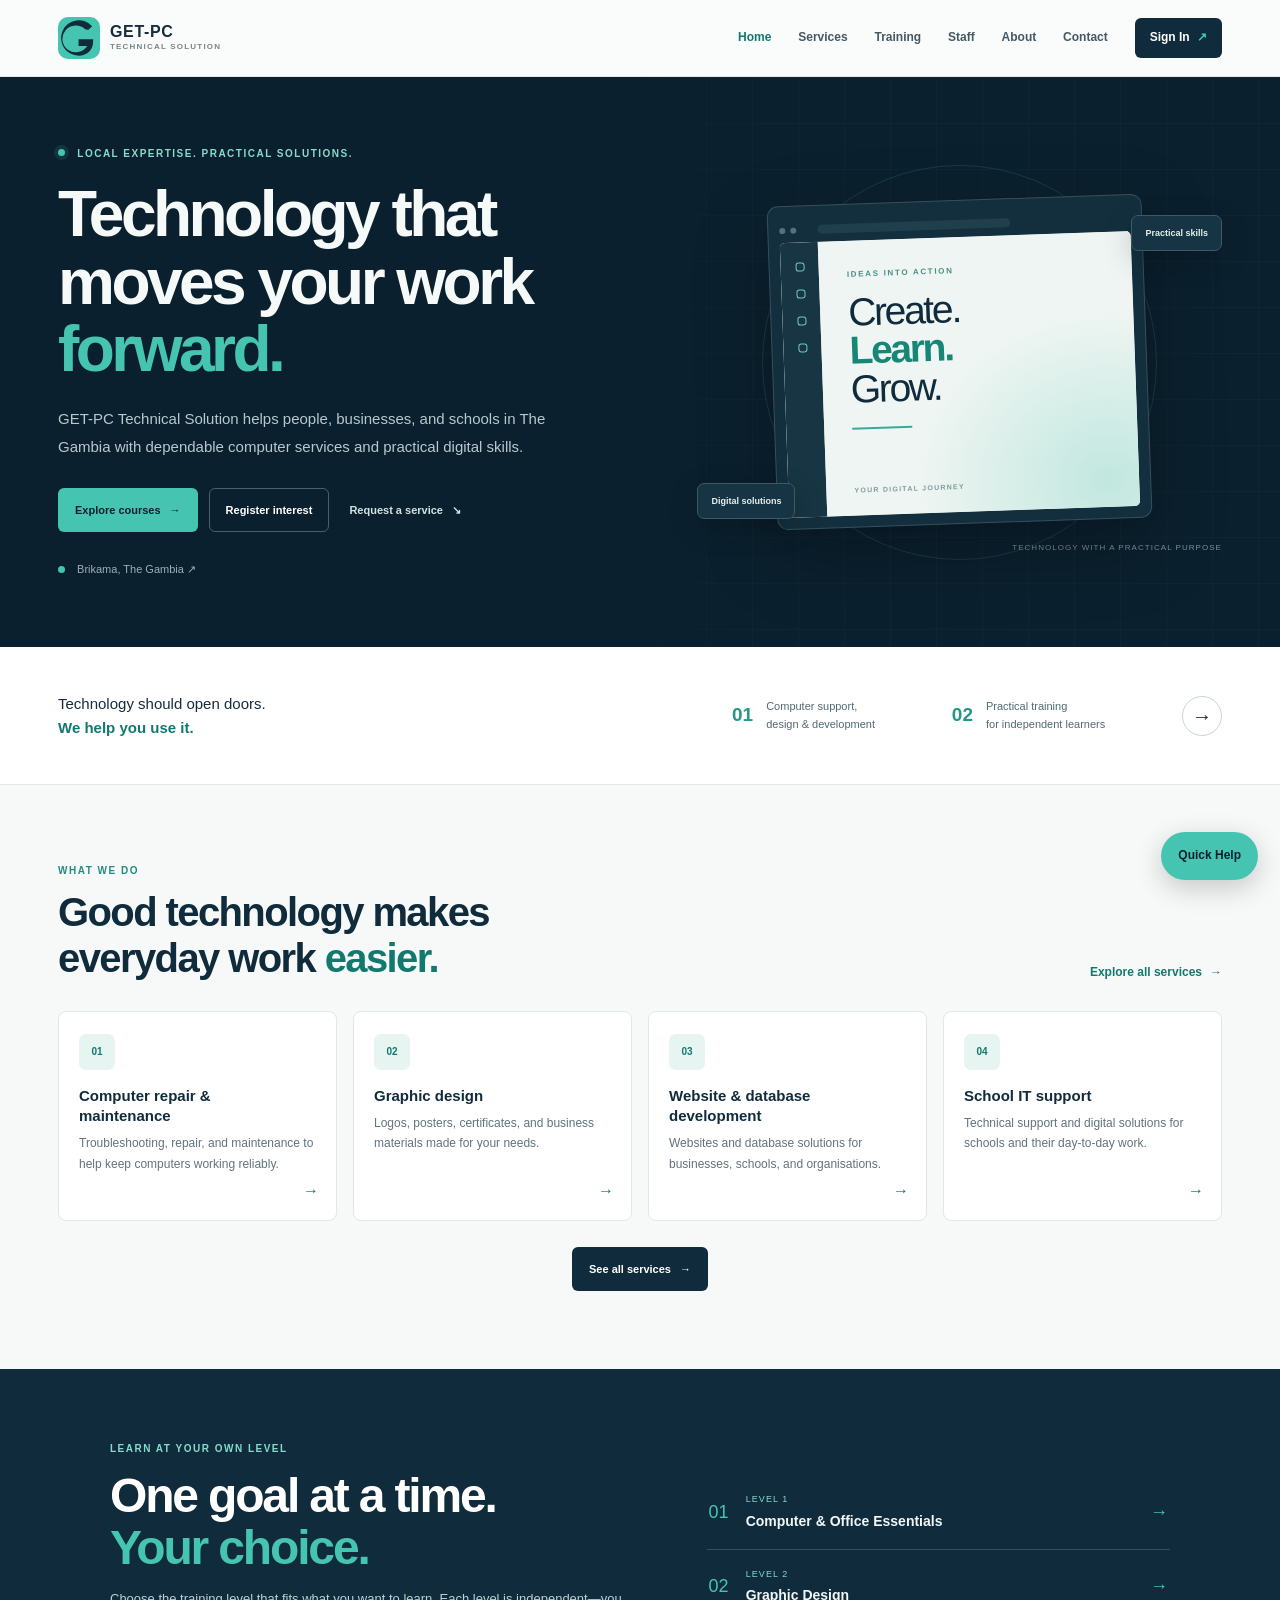
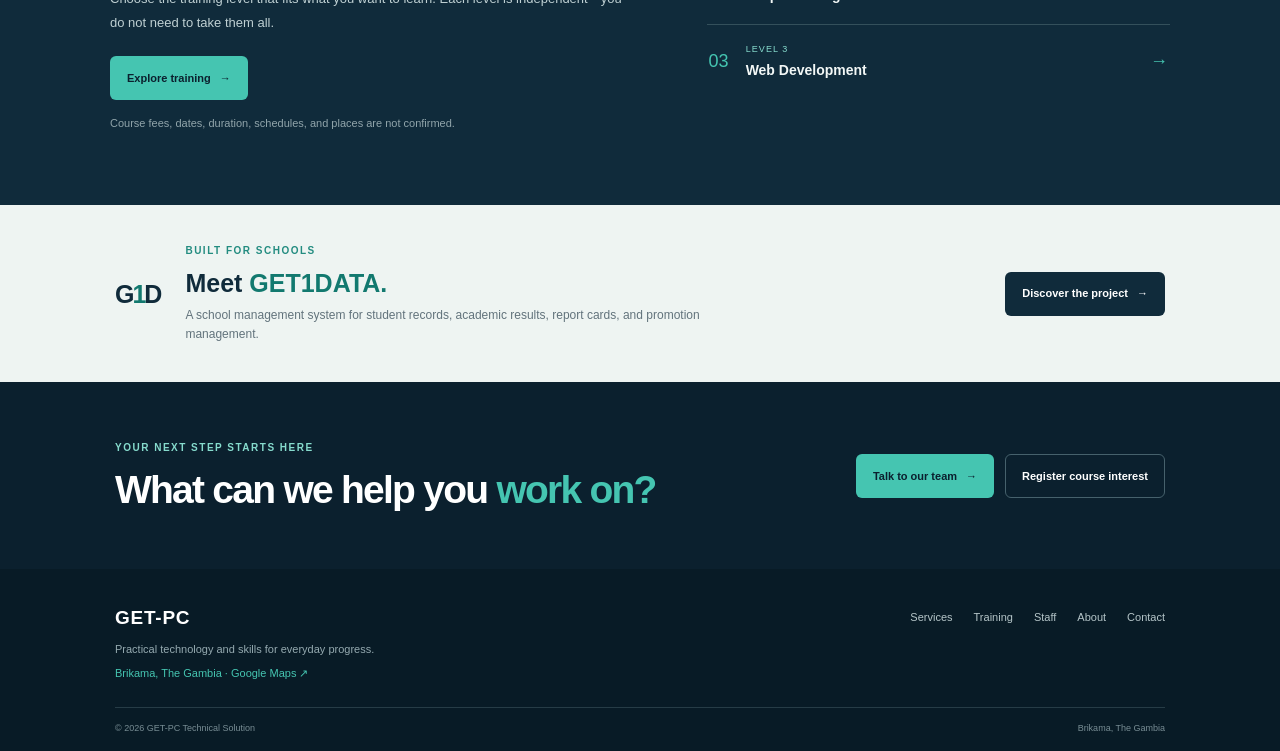
==== index.html @ 025e279f "update map update map" ====
<!doctype html>
<html lang="en">
<head>
  <meta charset="utf-8">
  <meta name="viewport" content="width=device-width, initial-scale=1">
  <meta name="description" content="GET-PC Technical Solution provides computer services, practical digital skills training, and school IT support in Brikama, The Gambia.">
  <meta name="theme-color" content="#102b3b">
  <title>GET-PC Technical Solution | Brikama, The Gambia</title>
  <link rel="icon" href="assets/images/getpc-mark.svg" type="image/svg+xml">
  <link rel="stylesheet" href="assets/css/styles.css">
  <script src="assets/js/config.js" defer></script>
  <script src="assets/js/main.js" defer></script>
</head>
<body>
  <a class="skip-link" href="#main-content">Skip to content</a>
  <header class="site-header">
    <div class="nav-wrap">
      <a class="brand" href="index.html" aria-label="GET-PC home">
        <img src="assets/images/getpc-mark.svg" alt="" width="42" height="42">
        <span><strong>GET-PC</strong><small>TECHNICAL SOLUTION</small></span>
      </a>
      <button class="menu-toggle" type="button" aria-expanded="false" aria-controls="main-navigation" aria-label="Open navigation">Menu</button>
      <nav id="main-navigation" class="main-nav" aria-label="Main navigation">
        <a href="index.html" aria-current="page">Home</a>
        <a href="services.html">Services</a>
        <a href="training.html">Training</a>
        <a href="staff.html">Staff</a>
        <a href="about.html">About</a>
        <a href="contact.html">Contact</a>
        <a class="nav-sign-in" data-portal-login href="https://getpcskills.floot.app/login" target="_blank" rel="noopener noreferrer">Sign In <span aria-hidden="true">↗</span></a>
      </nav>
    </div>
  </header>
  <main id="main-content">
    <section class="hero">
      <div class="hero-grid" aria-hidden="true"></div>
      <div class="hero-inner">
        <div class="hero-copy">
          <p class="eyebrow eyebrow-light"><span class="eyebrow-dot"></span> Local expertise. Practical solutions.</p>
          <h1>Technology that moves your work <em>forward.</em></h1>
          <p class="hero-description">GET-PC Technical Solution helps people, businesses, and schools in The Gambia with dependable computer services and practical digital skills.</p>
          <div class="button-row">
            <a class="button button-teal" href="training.html">Explore courses <span aria-hidden="true">→</span></a>
            <a class="button button-outline" href="register.html">Register interest</a>
            <a class="button button-plain" href="services.html">Request a service <span aria-hidden="true">↘</span></a>
          </div>
          <p class="hero-location"><span class="location-dot"></span> <a href="https://www.google.com/maps/dir/?api=1&amp;destination=13.263893%2C-16.646888" target="_blank" rel="noopener noreferrer">Brikama, The Gambia <span aria-hidden="true">↗</span></a></p>
        </div>
        <div class="hero-visual" aria-label="Technology, learning, and digital solutions">
          <div class="orbit orbit-large"></div><div class="orbit orbit-small"></div>
          <div class="screen-card">
            <div class="screen-top"><i></i><i></i><i><b></b></i></div>
            <div class="screen-content">
              <div class="screen-sidebar"><span></span><span></span><span></span><span></span></div>
              <div class="screen-board">
                <p>IDEAS INTO ACTION</p><strong>Create.<br><em>Learn.</em><br>Grow.</strong>
                <span class="board-rule"></span><small>YOUR DIGITAL JOURNEY</small>
              </div>
            </div>
          </div>
          <span class="float-tag tag-skills">Practical skills</span>
          <span class="float-tag tag-solutions">Digital solutions</span>
          <p class="visual-caption">Technology with a practical purpose</p>
        </div>
      </div>
    </section>
    <section class="intro-strip">
      <div class="intro-inner">
        <p class="intro-statement">Technology should open doors.<br><strong>We help you use it.</strong></p>
        <div class="intro-detail"><span>01</span><p>Computer support,<br>design &amp; development</p></div>
        <div class="intro-detail"><span>02</span><p>Practical training<br>for independent learners</p></div>
        <a class="round-link" href="about.html" aria-label="Learn about GET-PC">→</a>
      </div>
    </section>
    <section class="section">
      <div class="section-heading">
        <div><p class="eyebrow">What we do</p><h2>Good technology makes everyday work <em>easier.</em></h2></div>
        <a class="text-link" href="services.html">Explore all services <span aria-hidden="true">→</span></a>
      </div>
      <div class="card-grid service-preview-grid">
        <a class="service-card" href="services.html#computer-repair"><span class="card-icon">01</span><h3>Computer repair &amp; maintenance</h3><p>Troubleshooting, repair, and maintenance to help keep computers working reliably.</p><span class="card-arrow">→</span></a>
        <a class="service-card" href="services.html#graphic-design"><span class="card-icon">02</span><h3>Graphic design</h3><p>Logos, posters, certificates, and business materials made for your needs.</p><span class="card-arrow">→</span></a>
        <a class="service-card" href="services.html#website-database"><span class="card-icon">03</span><h3>Website &amp; database development</h3><p>Websites and database solutions for businesses, schools, and organisations.</p><span class="card-arrow">→</span></a>
        <a class="service-card" href="services.html#school-it"><span class="card-icon">04</span><h3>School IT support</h3><p>Technical support and digital solutions for schools and their day-to-day work.</p><span class="card-arrow">→</span></a>
      </div>
      <div class="section-end"><a class="button button-dark" href="services.html">See all services <span aria-hidden="true">→</span></a></div>
    </section>
    <section class="training-band">
      <div class="training-band-inner">
        <div>
          <p class="eyebrow eyebrow-light">Learn at your own level</p>
          <h2>One goal at a time.<br><em>Your choice.</em></h2>
          <p>Choose the training level that fits what you want to learn. Each level is independent—you do not need to take them all.</p>
          <a class="button button-teal" href="training.html">Explore training <span aria-hidden="true">→</span></a>
          <p class="small-note">Course fees, dates, duration, schedules, and places are not confirmed.</p>
        </div>
        <ol class="course-stack">
          <li><a href="training.html#level-1"><span>01</span><span><small>LEVEL 1</small><strong>Computer &amp; Office Essentials</strong></span><b aria-hidden="true">→</b></a></li>
          <li><a href="training.html#level-2"><span>02</span><span><small>LEVEL 2</small><strong>Graphic Design</strong></span><b aria-hidden="true">→</b></a></li>
          <li><a href="training.html#level-3"><span>03</span><span><small>LEVEL 3</small><strong>Web Development</strong></span><b aria-hidden="true">→</b></a></li>
        </ol>
      </div>
    </section>
    <section class="project-teaser">
      <div class="project-teaser-inner">
        <div class="get1data-mark">G<span>1</span>D</div>
        <div><p class="eyebrow">Built for schools</p><h2>Meet <em>GET1DATA.</em></h2><p>A school management system for student records, academic results, report cards, and promotion management.</p></div>
        <a class="button button-dark" href="about.html#projects">Discover the project <span aria-hidden="true">→</span></a>
      </div>
    </section>
    <section class="home-cta">
      <div><p class="eyebrow eyebrow-light">Your next step starts here</p><h2>What can we help you <em>work on?</em></h2></div>
      <div class="button-row"><a class="button button-teal" href="contact.html">Talk to our team <span aria-hidden="true">→</span></a><a class="button button-outline" href="register.html">Register course interest</a></div>
    </section>
  </main>
  <footer class="site-footer">
    <div class="footer-main">
      <div><a class="footer-brand" href="index.html">GET-PC</a><p>Practical technology and skills for everyday progress.</p><p class="footer-location"><a href="https://www.google.com/maps/dir/?api=1&amp;destination=13.263893%2C-16.646888" target="_blank" rel="noopener noreferrer">Brikama, The Gambia · Google Maps ↗</a></p></div>
      <nav class="footer-links" aria-label="Footer navigation"><a href="services.html">Services</a><a href="training.html">Training</a><a href="staff.html">Staff</a><a href="about.html">About</a><a href="contact.html">Contact</a></nav>
    </div>
    <div class="footer-bottom"><span>© 2026 GET-PC Technical Solution</span><span>Brikama, The Gambia</span></div>
  </footer>
</body>
</html>
---- assets/css/styles.css ----
:root {
  color-scheme: light;
  --navy: #102b3b;
  --navy-deep: #0b202e;
  --teal: #45c5b1;
  --teal-dark: #12796f;
  --ink: #162d3b;
  --muted: #62737c;
  --paper: #f7f9f8;
  --white: #fff;
  --line: #e0e8e6;
  --focus: #e0a451;
  font-family: Arial, Helvetica, sans-serif;
}

* { box-sizing: border-box; }
html { scroll-behavior: smooth; scroll-padding-top: 90px; }
body { margin: 0; color: var(--ink); background: var(--paper); line-height: 1.6; -webkit-font-smoothing: antialiased; }
a { color: inherit; text-decoration: none; }
button, input, select, textarea { font: inherit; }
button, a { -webkit-tap-highlight-color: transparent; }
:focus-visible { outline: 3px solid var(--focus); outline-offset: 3px; }
::selection { color: var(--navy-deep); background: #b9eee5; }
.skip-link { position: fixed; z-index: 100; top: 8px; left: 8px; padding: 10px 14px; transform: translateY(-150%); color: var(--white); background: var(--navy); border-radius: 5px; }
.skip-link:focus { transform: translateY(0); }
.site-header { position: sticky; z-index: 20; top: 0; border-bottom: 1px solid rgba(20,54,66,.1); background: rgba(250,252,251,.97); backdrop-filter: blur(14px); }
.nav-wrap { display: flex; align-items: center; justify-content: space-between; width: min(100% - 48px, 1164px); min-height: 76px; margin: 0 auto; }
.brand { display: inline-flex; align-items: center; gap: 10px; flex: 0 0 auto; }
.brand img { display: block; }
.brand span { display: grid; gap: 0; }
.brand strong { font-size: 16px; letter-spacing: .04em; line-height: 1.2; }
.brand small { color: #74858c; font-size: 8px; font-weight: 700; letter-spacing: .15em; }
.main-nav { display: flex; align-items: center; gap: clamp(12px, 2.1vw, 27px); color: #455964; font-size: 12px; font-weight: 700; }
.main-nav > a:not(.nav-sign-in) { padding: 10px 0; transition: color .18s ease; }
.main-nav > a:not(.nav-sign-in):hover, .main-nav > a[aria-current="page"]:not(.nav-sign-in) { color: var(--teal-dark); }
.nav-sign-in { padding: 10px 15px; border-radius: 6px; color: var(--white); background: var(--navy); }
.nav-sign-in:hover { background: var(--teal-dark); }
.nav-sign-in span { margin-left: 4px; color: var(--teal); }
.menu-toggle { display: none; border: 1px solid var(--line); border-radius: 5px; padding: 8px 12px; color: var(--navy); background: var(--white); font-size: 12px; font-weight: 700; cursor: pointer; }

.hero { position: relative; overflow: hidden; color: var(--white); background: var(--navy-deep); }
.hero-inner { position: relative; z-index: 1; display: grid; grid-template-columns: 1.06fr .94fr; align-items: center; gap: 48px; width: min(100% - 48px, 1164px); min-height: 570px; padding: 62px 0; margin: auto; }
.hero-grid { position: absolute; inset: 0 0 0 48%; opacity: .13; background-image: linear-gradient(rgba(125,206,194,.24) 1px, transparent 1px), linear-gradient(90deg, rgba(125,206,194,.24) 1px, transparent 1px); background-size: 46px 46px; mask-image: linear-gradient(90deg, transparent, black 24%, black); }
.eyebrow { margin: 0; color: #238c80; font-size: 10px; font-weight: 800; letter-spacing: .15em; line-height: 1.5; text-transform: uppercase; }
.eyebrow-light { color: #86dbcd; }
.eyebrow-dot { display: inline-block; width: 7px; height: 7px; margin-right: 8px; border-radius: 50%; background: var(--teal); box-shadow: 0 0 0 4px rgba(69,197,177,.12); vertical-align: 1px; }
h1, h2, h3, p { margin-top: 0; }
.hero h1, .page-hero h1 { max-width: 680px; margin: 20px 0 0; color: #f5f9f8; font-size: clamp(42px, 5vw, 64px); font-weight: 650; line-height: 1.06; letter-spacing: -.055em; }
.hero h1 em, .page-hero h1 em, .training-band h2 em, .home-cta h2 em { color: var(--teal); font-style: normal; }
.hero-description { max-width: 525px; margin: 21px 0 0; color: #b8c9ce; font-size: 15px; line-height: 1.85; }
.button-row { display: flex; align-items: center; flex-wrap: wrap; gap: 11px; margin-top: 27px; }
.button { display: inline-flex; min-height: 44px; align-items: center; justify-content: center; gap: 9px; padding: 0 16px; border: 1px solid transparent; border-radius: 6px; font-size: 11px; font-weight: 750; line-height: 1.3; text-align: center; transition: transform .18s ease, background .18s ease, border-color .18s ease; }
.button:hover { transform: translateY(-1px); }
.button-teal { color: var(--navy-deep); background: var(--teal); }
.button-teal:hover { background: #65d8c6; }
.button-outline { color: var(--white); border-color: #46616c; background: transparent; }
.button-outline:hover { border-color: var(--teal); }
.button-plain { padding: 0 8px; color: #d3e2e3; }
.button-dark { color: var(--white); background: var(--navy); }
.button-dark:hover { background: var(--teal-dark); }
.hero-location { margin: 29px 0 0; color: #9db0b7; font-size: 11px; }
.location-dot { display: inline-block; width: 7px; height: 7px; margin-right: 9px; border-radius: 50%; background: var(--teal); }
.hero-visual { position: relative; display: grid; min-height: 390px; place-items: center; }
.orbit { position: absolute; border: 1px solid rgba(107,206,192,.15); border-radius: 50%; }
.orbit-large { width: min(100%, 395px); aspect-ratio: 1; }
.orbit-small { width: min(78%, 310px); aspect-ratio: 1; }
.screen-card { position: relative; z-index: 1; width: min(100%, 375px); padding: 11px; transform: rotate(-2deg); border: 1px solid #35505d; border-radius: 11px; background: #132f3e; box-shadow: 0 24px 75px rgba(0,0,0,.28); }
.screen-top { display: flex; height: 25px; align-items: center; gap: 5px; }
.screen-top i { width: 6px; height: 6px; border-radius: 50%; background: #53727e; }
.screen-top i:last-child { width: 55%; height: 9px; margin-left: 16px; border-radius: 8px; background: #203f4d; }
.screen-content { display: flex; min-height: 275px; overflow: hidden; border-radius: 5px; background: #e8f0ed; }
.screen-sidebar { display: flex; width: 38px; flex: 0 0 38px; flex-direction: column; align-items: center; gap: 18px; padding-top: 20px; background: #173543; }
.screen-sidebar span { width: 9px; height: 9px; border: 1px solid #71c9b9; border-radius: 3px; }
.screen-board { position: relative; flex: 1; padding: 28px; color: var(--navy); background: radial-gradient(ellipse at 90% 90%, #c1e7df, transparent 48%), #eff5f2; }
.screen-board p { color: #488f83; font-size: 8px; font-weight: 800; letter-spacing: .21em; }
.screen-board strong { display: block; margin-top: 12px; font-size: 39px; font-weight: 400; line-height: .99; letter-spacing: -.06em; }
.screen-board em { color: #168777; font-style: normal; font-weight: 700; }
.screen-board small { position: absolute; bottom: 20px; color: #829a9c; font-size: 7px; font-weight: 700; letter-spacing: .18em; }
.board-rule { display: block; width: 60px; height: 2px; margin-top: 18px; background: #39aa99; }
.float-tag { position: absolute; z-index: 2; padding: 10px 13px; border: 1px solid #3a5a65; border-radius: 7px; color: #e5f0ed; background: #163443; box-shadow: 0 9px 30px rgba(0,0,0,.2); font-size: 9px; font-weight: 700; }
.tag-skills { top: 48px; right: 0; }
.tag-solutions { bottom: 38px; left: 0; }
.visual-caption { position: absolute; right: 0; bottom: -6px; color: #76929b; font-size: 8px; letter-spacing: .13em; text-transform: uppercase; }

.intro-strip { border-bottom: 1px solid var(--line); background: var(--white); }
.intro-inner { display: flex; min-height: 137px; align-items: center; gap: clamp(25px, 6vw, 80px); width: min(100% - 48px, 1164px); padding: 24px 0; margin: auto; }
.intro-statement { margin: 0 auto 0 0; font-size: 15px; line-height: 1.55; }
.intro-statement strong { color: var(--teal-dark); }
.intro-detail { display: flex; align-items: center; gap: 13px; color: #526873; font-size: 11px; }
.intro-detail span { color: #299587; font-size: 19px; font-weight: 700; }
.intro-detail p { margin: 0; }
.round-link { display: grid; width: 40px; height: 40px; flex: 0 0 auto; place-items: center; border: 1px solid #c7d5d1; border-radius: 50%; color: var(--navy); font-size: 20px; }
.section { width: min(100% - 48px, 1164px); padding: 78px 0; margin: auto; }
.section-heading { display: flex; align-items: end; justify-content: space-between; gap: 25px; margin-bottom: 29px; }
.section-heading h2, .about-intro h2, .project-section h2 { max-width: 590px; margin: 11px 0 0; color: var(--navy); font-size: clamp(28px, 3.3vw, 40px); line-height: 1.16; letter-spacing: -.04em; }
.section-heading h2 em { color: var(--teal-dark); font-style: normal; }
.text-link { display: inline-flex; align-items: center; gap: 8px; color: var(--teal-dark); font-size: 12px; font-weight: 750; }
.text-link:hover { color: var(--navy); }
.card-grid { display: grid; gap: 16px; }
.service-preview-grid { grid-template-columns: repeat(4, minmax(0, 1fr)); }
.service-card { position: relative; min-height: 210px; padding: 22px 20px; border: 1px solid var(--line); border-radius: 8px; background: var(--white); transition: transform .18s ease, box-shadow .18s ease; }
.service-card:hover { transform: translateY(-3px); box-shadow: 0 12px 28px rgba(15,49,61,.08); }
.card-icon { display: grid; width: 36px; height: 36px; place-items: center; border-radius: 7px; color: var(--teal-dark); background: #e6f5f1; font-size: 10px; font-weight: 800; }
.service-card h3 { margin: 16px 20px 7px 0; color: var(--navy); font-size: 15px; line-height: 1.35; }
.service-card p { margin: 0; color: var(--muted); font-size: 12px; line-height: 1.7; }
.card-arrow { position: absolute; right: 17px; bottom: 16px; color: var(--teal-dark); }
.section-end { margin-top: 26px; text-align: center; }

.training-band { color: var(--white); background: var(--navy); }
.training-band-inner { display: grid; grid-template-columns: 1fr .88fr; align-items: center; gap: 70px; width: min(100% - 48px, 1060px); padding: 72px 0; margin: auto; }
.training-band h2, .home-cta h2 { margin: 14px 0 14px; font-size: clamp(32px, 4vw, 48px); line-height: 1.08; letter-spacing: -.045em; }
.training-band-inner > div > p:not(.eyebrow):not(.small-note) { max-width: 520px; margin-bottom: 22px; color: #bfd0d3; font-size: 13px; line-height: 1.8; }
.small-note { margin: 14px 0 0; color: #75858b; font-size: 11px; line-height: 1.7; }
.training-band .small-note { color: #91a5ab; }
.course-stack { padding: 0; margin: 0; list-style: none; }
.course-stack li + li { border-top: 1px solid #34505b; }
.course-stack a { display: flex; align-items: center; gap: 17px; padding: 17px 2px; }
.course-stack a > span:first-child { color: var(--teal); font-size: 18px; }
.course-stack a > span:nth-child(2) { display: grid; gap: 3px; flex: 1; }
.course-stack small { color: #86dbcd; font-size: 9px; letter-spacing: .12em; }
.course-stack strong { color: #f2f7f6; font-size: 14px; }
.course-stack b { color: var(--teal); font-size: 18px; }
.course-stack a:hover strong { color: var(--teal); }
.project-teaser { background: #eef4f2; }
.project-teaser-inner { display: flex; align-items: center; gap: 25px; width: min(100% - 48px, 1050px); padding: 38px 0; margin: auto; }
.get1data-mark { flex: 0 0 auto; color: var(--navy); font-size: 25px; font-weight: 800; letter-spacing: -.08em; }
.get1data-mark span, .project-symbol span { color: var(--teal-dark); }
.project-teaser h2 { margin: 5px 0 3px; color: var(--navy); font-size: 25px; }
.project-teaser h2 em { color: var(--teal-dark); font-style: normal; }
.project-teaser p:not(.eyebrow) { max-width: 560px; margin: 0; color: var(--muted); font-size: 12px; }
.project-teaser .button { margin-left: auto; }
.home-cta { display: flex; align-items: center; justify-content: space-between; gap: 30px; padding: 58px max(24px, calc((100% - 1050px)/2)); color: var(--white); background: var(--navy-deep); }
.home-cta h2 { margin-bottom: 0; font-size: clamp(27px, 3.5vw, 39px); }
.home-cta .button-row { flex: 0 0 auto; margin-top: 0; }
.page-hero { padding: 73px max(24px, calc((100% - 1050px)/2)) 76px; color: var(--white); background: var(--navy-deep); }
.page-hero h1 { margin-top: 15px; font-size: clamp(40px, 5vw, 58px); }
.page-hero > p:last-child { max-width: 650px; margin: 17px 0 0; color: #b8c9ce; font-size: 14px; line-height: 1.8; }
.page-hero .eyebrow { margin: 0; }
.service-list { padding-top: 35px; padding-bottom: 35px; }
.service-detail { display: grid; grid-template-columns: 38px 48px minmax(0, 1fr) auto; align-items: center; gap: 20px; padding: 25px 0; border-bottom: 1px solid var(--line); scroll-margin-top: 100px; }
.service-index { color: #2e9b8d; font-size: 19px; font-weight: 700; }
.service-symbol { display: grid; width: 45px; height: 45px; place-items: center; border-radius: 8px; color: var(--teal-dark); background: #e4f3ef; font-size: 11px; font-weight: 800; }
.service-detail-copy h2 { margin: 0 0 5px; color: var(--navy); font-size: 18px; }
.service-detail-copy p { max-width: 600px; margin: 0; color: var(--muted); font-size: 12px; }
.service-detail-copy .text-link { margin-top: 9px; }
.slim-cta { display: flex; align-items: center; justify-content: space-between; gap: 20px; padding: 25px max(24px, calc((100% - 1050px)/2)); background: #edf4f2; }
.slim-cta p { margin: 0; color: var(--navy); font-size: 13px; font-weight: 700; }
.notice { display: flex; align-items: start; gap: 13px; padding: 16px 19px; margin-bottom: 23px; border: 1px solid #d4e9e3; border-radius: 7px; background: #eff8f5; }
.notice > span { display: grid; width: 22px; height: 22px; flex: 0 0 auto; place-items: center; border-radius: 50%; color: var(--teal-dark); background: #d5eee7; font-weight: 800; }
.notice p { margin: 0; color: #405d63; font-size: 12px; }
.training-grid { grid-template-columns: repeat(3, minmax(0, 1fr)); align-items: stretch; }
.training-card { display: flex; min-height: 345px; flex-direction: column; padding: 24px; border: 1px solid var(--line); border-radius: 8px; background: var(--white); scroll-margin-top: 100px; }
.level-top { display: flex; align-items: center; justify-content: space-between; gap: 10px; }
.level-top > span { color: var(--teal-dark); font-size: 20px; font-weight: 700; }
.level-top small { color: #6b7c83; font-size: 9px; font-weight: 800; letter-spacing: .12em; }
.training-card h2 { margin: 19px 0 9px; color: var(--navy); font-size: 21px; line-height: 1.25; }
.training-card > p { margin: 0; color: var(--muted); font-size: 12px; line-height: 1.75; }
.topic-list, .skill-list { padding: 0; margin: 17px 0 20px; list-style: none; }
.topic-list li { position: relative; padding: 5px 0 5px 20px; color: #405761; font-size: 11px; }
.topic-list li::before { position: absolute; left: 0; color: var(--teal-dark); content: "✓"; font-weight: 800; }
.training-card-bottom { display: flex; align-items: center; justify-content: space-between; gap: 12px; padding-top: 14px; margin-top: auto; border-top: 1px solid var(--line); }
.training-card-bottom > span { color: var(--muted); font-size: 10px; }
.training-card-bottom .text-link { font-size: 11px; }
.portal-callout { display: flex; align-items: center; justify-content: space-between; gap: 25px; padding: 39px max(24px, calc((100% - 1050px)/2)); color: var(--white); background: var(--navy); }
.portal-callout h2 { margin: 7px 0 3px; font-size: 25px; }
.portal-callout p:not(.eyebrow) { margin: 0; color: #bfd0d3; font-size: 12px; }
.staff-section { padding-top: 62px; }
.staff-profile { display: grid; grid-template-columns: 80px minmax(0, 1fr) minmax(220px, .65fr); align-items: start; gap: 28px; padding: 30px; border: 1px solid var(--line); border-radius: 9px; background: var(--white); }
.staff-avatar { display: grid; width: 74px; height: 74px; place-items: center; border-radius: 50%; color: var(--navy); background: #dff2ed; font-size: 22px; font-weight: 700; letter-spacing: -.04em; }
.staff-profile h2 { margin: 7px 0 9px; color: var(--navy); font-size: 27px; }
.staff-profile > div:nth-child(2) > p:not(.eyebrow) { max-width: 600px; margin-bottom: 20px; color: var(--muted); font-size: 13px; }
.staff-profile h3, .staff-project h3 { margin: 15px 0 8px; color: var(--navy); font-size: 16px; }
.skill-list { display: grid; grid-template-columns: repeat(2, minmax(0, 1fr)); gap: 4px 14px; margin: 0; }
.skill-list li { padding-left: 16px; color: #526873; font-size: 11px; }
.skill-list li::before { margin-left: -16px; color: var(--teal-dark); content: "•"; font-weight: 800; }
.staff-project { padding: 20px; border-radius: 7px; background: #f0f6f4; }
.staff-project > p:not(.eyebrow) { color: var(--muted); font-size: 12px; }
.about-intro { display: grid; grid-template-columns: 1fr 1fr; gap: 65px; }
.about-intro h2 { margin-top: 11px; }
.about-copy { padding-top: 19px; }
.about-copy p { margin-bottom: 13px; color: #566b73; font-size: 13px; line-height: 1.85; }
.about-services-band { display: grid; grid-template-columns: repeat(4, 1fr); padding: 25px max(24px, calc((100% - 1050px)/2)); color: #e1efec; background: var(--navy); }
.about-services-band span { padding: 7px 12px; border-right: 1px solid #38515b; font-size: 11px; font-weight: 700; text-align: center; }
.about-services-band span:last-child { border: 0; }
.project-section { display: grid; grid-template-columns: .8fr 1.2fr; align-items: center; gap: 60px; }
.project-card { padding: 28px; border: 1px solid var(--line); border-radius: 8px; background: var(--white); }
.project-symbol { margin-bottom: 18px; color: var(--navy); font-size: 26px; font-weight: 800; letter-spacing: -.08em; }
.project-card h3 { margin: 9px 0; color: var(--navy); font-size: 21px; }
.project-card > p:not(.eyebrow) { color: var(--muted); font-size: 13px; }
.project-card .button { margin-top: 6px; }
.contact-grid { display: grid; grid-template-columns: 1fr .85fr; gap: 65px; align-items: start; }
.contact-copy h2, .contact-guidance h2, .register-panel h2 { margin: 9px 0 12px; color: var(--navy); font-size: 27px; line-height: 1.2; }
.contact-copy > p:not(.eyebrow), .contact-guidance > p:not(.eyebrow), .register-panel > p:not(.eyebrow) { color: #586e77; font-size: 13px; line-height: 1.8; }
.contact-links { display: grid; gap: 11px; margin: 22px 0; }
.contact-links a { display: inline-flex; width: fit-content; align-items: center; gap: 11px; color: var(--teal-dark); font-size: 13px; font-weight: 700; }
.contact-links a:hover { color: var(--navy); text-decoration: underline; }
.contact-link-icon { display: grid; width: 31px; height: 31px; place-items: center; border-radius: 50%; color: var(--teal-dark); background: #e3f3ef; font-size: 11px; }
.selected-service { padding: 10px 12px; border-left: 3px solid var(--teal-dark); color: var(--navy); background: #edf7f4; font-size: 12px; font-weight: 700; }
.contact-note { color: #718087 !important; font-size: 11px !important; }
.contact-guidance { padding: 24px; border: 1px solid var(--line); border-radius: 8px; background: var(--white); }
.contact-guidance .small-note { color: #718087; }
.register-content { display: grid; grid-template-columns: 1fr 1fr; gap: 19px; }
.register-panel { padding: 28px; border: 1px solid var(--line); border-radius: 8px; background: var(--white); }
.register-panel .button { margin-top: 5px; }
.register-panel .small-note { color: #718087; }
.register-note { grid-column: 1 / -1; padding: 23px 26px; border-radius: 8px; background: #eef4f2; }
.register-note h2 { margin-bottom: 7px; color: var(--navy); font-size: 18px; }
.register-note p { margin-bottom: 8px; color: #586e77; font-size: 12px; line-height: 1.8; }
.register-note p:last-child { margin-bottom: 0; }
.site-footer { padding: 34px max(24px, calc((100% - 1050px)/2)) 16px; color: #d9e5e4; background: #081b26; }
.footer-main { display: flex; align-items: start; justify-content: space-between; gap: 30px; padding-bottom: 24px; }
.footer-brand { color: var(--white); font-size: 19px; font-weight: 800; letter-spacing: .04em; }
.footer-main p { margin: 7px 0 0; color: #95aab0; font-size: 11px; }
.footer-main .footer-location { color: var(--teal); }
.footer-links { display: flex; flex-wrap: wrap; gap: 14px 21px; padding-top: 6px; }
.footer-links a { color: #b5c5c8; font-size: 11px; }
.footer-links a:hover { color: var(--teal); }
.footer-bottom { display: flex; justify-content: space-between; gap: 12px; padding-top: 13px; border-top: 1px solid #263c46; color: #788d94; font-size: 9px; }

.quick-help-launcher { position: fixed; z-index: 40; right: 22px; bottom: 20px; display: inline-flex; min-height: 48px; align-items: center; gap: 9px; padding: 0 17px; border: 0; border-radius: 28px; color: var(--navy-deep); background: var(--teal); box-shadow: 0 8px 28px rgba(0,0,0,.2); font-size: 12px; font-weight: 800; cursor: pointer; }
.quick-help-launcher:hover { background: #65d8c6; }
.quick-help-panel { position: fixed; z-index: 41; right: 22px; bottom: 80px; display: flex; width: min(360px, calc(100vw - 28px)); max-height: min(520px, calc(100vh - 110px)); flex-direction: column; overflow: hidden; border: 1px solid #dce8e4; border-radius: 12px; background: var(--white); box-shadow: 0 18px 55px rgba(11,32,46,.22); }
.quick-help-header { display: flex; align-items: center; justify-content: space-between; padding: 15px 17px; color: var(--white); background: var(--navy); }
.quick-help-header strong { display: block; font-size: 13px; }
.quick-help-header span { color: #a9c0c3; font-size: 10px; }
.quick-help-close { border: 0; color: var(--white); background: transparent; font-size: 22px; cursor: pointer; }
.quick-help-body { overflow-y: auto; padding: 16px; }
.quick-help-body > p { margin-bottom: 13px; color: #536871; font-size: 12px; }
.quick-help-questions { display: grid; gap: 8px; }
.quick-help-questions button { padding: 9px 11px; border: 1px solid #dce9e5; border-radius: 6px; color: var(--navy); background: #f5faf8; font-size: 11px; text-align: left; cursor: pointer; }
.quick-help-questions button:hover { border-color: var(--teal-dark); background: #edf8f5; }
.quick-help-answer { min-height: 42px; padding: 11px; margin: 13px 0 9px; border-radius: 6px; color: #405761; background: #f0f6f4; font-size: 12px; line-height: 1.65; }
.quick-help-fallback { margin: 0 !important; font-size: 11px !important; }
.quick-help-fallback a { color: var(--teal-dark); font-weight: 700; text-decoration: underline; }
[hidden] { display: none !important; }

@media (max-width: 900px) {
  .main-nav { gap: 13px; font-size: 11px; }
  .hero-inner { grid-template-columns: 1fr .8fr; gap: 25px; }
  .service-preview-grid { grid-template-columns: repeat(2, minmax(0, 1fr)); }
  .training-band-inner { gap: 34px; }
  .training-card { padding: 19px; }
  .training-card-bottom { align-items: start; flex-direction: column; }
  .staff-profile { grid-template-columns: 72px minmax(0, 1fr); }
  .staff-project { grid-column: 2; }
}
@media (max-width: 700px) {
  html { scroll-padding-top: 72px; }
  .nav-wrap { width: calc(100% - 32px); min-height: 68px; }
  .brand img { width: 38px; height: 38px; }
  .menu-toggle { display: block; }
  .main-nav { position: absolute; top: 100%; right: 0; left: 0; display: none; align-items: stretch; flex-direction: column; gap: 0; padding: 8px 16px 16px; border-bottom: 1px solid var(--line); background: #fbfdfc; box-shadow: 0 12px 18px rgba(16,43,59,.08); }
  .main-nav.is-open { display: flex; }
  .main-nav > a:not(.nav-sign-in) { padding: 11px 5px; border-bottom: 1px solid #edf1f0; }
  .main-nav .nav-sign-in { margin-top: 11px; text-align: center; }
  .hero-inner { grid-template-columns: 1fr; gap: 20px; width: calc(100% - 36px); min-height: auto; padding: 53px 0 39px; }
  .hero h1 { font-size: clamp(39px, 11vw, 54px); }
  .hero-description { font-size: 14px; }
  .hero-visual { min-height: 330px; margin: 0 auto; width: min(100%, 450px); }
  .screen-card { width: min(84%, 340px); }
  .screen-content { min-height: 235px; }
  .screen-board { padding: 23px; }
  .screen-board strong { font-size: 34px; }
  .tag-skills { top: 25px; right: 1px; }
  .tag-solutions { bottom: 23px; left: 0; }
  .visual-caption { right: 0; bottom: -3px; font-size: 7px; }
  .intro-inner { display: grid; grid-template-columns: 1fr 1fr; gap: 17px; width: calc(100% - 36px); }
  .intro-statement { grid-column: 1 / -1; margin: 0; }
  .intro-detail { gap: 8px; font-size: 10px; }
  .intro-detail span { font-size: 16px; }
  .round-link { justify-self: end; width: 34px; height: 34px; }
  .section { width: calc(100% - 36px); padding: 55px 0; }
  .section-heading { align-items: start; flex-direction: column; gap: 14px; }
  .section-heading h2, .about-intro h2, .project-section h2 { font-size: 31px; }
  .service-preview-grid { gap: 11px; }
  .service-card { min-height: 195px; padding: 17px 14px; }
  .service-card h3 { font-size: 14px; }
  .service-card p { font-size: 11px; }
  .training-band-inner { grid-template-columns: 1fr; gap: 25px; width: calc(100% - 36px); padding: 53px 0; }
  .training-band h2 { font-size: 37px; }
  .project-teaser-inner { flex-wrap: wrap; gap: 15px; width: calc(100% - 36px); padding: 31px 0; }
  .project-teaser-inner > div:nth-child(2) { flex: 1 1 calc(100% - 70px); }
  .project-teaser .button { margin-left: 0; }
  .home-cta { align-items: start; flex-direction: column; padding: 44px 18px; }
  .home-cta .button-row { align-items: stretch; flex-direction: column; width: 100%; }
  .home-cta .button { width: 100%; }
  .page-hero { padding: 54px 18px 56px; }
  .page-hero h1 { font-size: clamp(38px, 10vw, 51px); }
  .page-hero > p:last-child { font-size: 13px; }
  .service-list { padding-top: 21px; padding-bottom: 25px; }
  .service-detail { grid-template-columns: 30px 40px minmax(0, 1fr); gap: 12px; padding: 19px 0; }
  .service-index { font-size: 15px; }
  .service-symbol { width: 39px; height: 39px; font-size: 10px; }
  .service-detail-copy { grid-column: 3; }
  .service-detail-copy h2 { font-size: 16px; }
  .service-detail > .button { grid-column: 3; justify-self: start; margin-top: 3px; }
  .slim-cta { align-items: start; flex-direction: column; padding: 22px 18px; }
  .training-grid { grid-template-columns: 1fr; }
  .training-card { min-height: 0; padding: 22px; }
  .training-card-bottom { align-items: center; flex-direction: row; }
  .portal-callout { align-items: start; flex-direction: column; padding: 30px 18px; }
  .staff-profile { grid-template-columns: 1fr; gap: 18px; padding: 22px; }
  .staff-project { grid-column: auto; }
  .skill-list { grid-template-columns: 1fr; }
  .about-intro, .project-section, .contact-grid { grid-template-columns: 1fr; gap: 24px; }
  .about-intro { gap: 8px; }
  .about-copy { padding-top: 0; }
  .about-services-band { grid-template-columns: 1fr 1fr; gap: 0; padding: 15px 18px; }
  .about-services-band span { border: 0; text-align: left; }
  .project-section { gap: 25px; }
  .contact-grid { gap: 26px; }
  .register-content { grid-template-columns: 1fr; }
  .register-note { grid-column: auto; }
  .register-panel { padding: 22px; }
  .footer-main { align-items: start; flex-direction: column; }
  .footer-links { gap: 11px 17px; }
  .footer-bottom { font-size: 8px; }
  .quick-help-launcher { right: 14px; bottom: 14px; }
  .quick-help-panel { right: 14px; bottom: 72px; }
}
@media (prefers-reduced-motion: reduce) {
  *, *::before, *::after { scroll-behavior: auto !important; transition-duration: .01ms !important; }
}
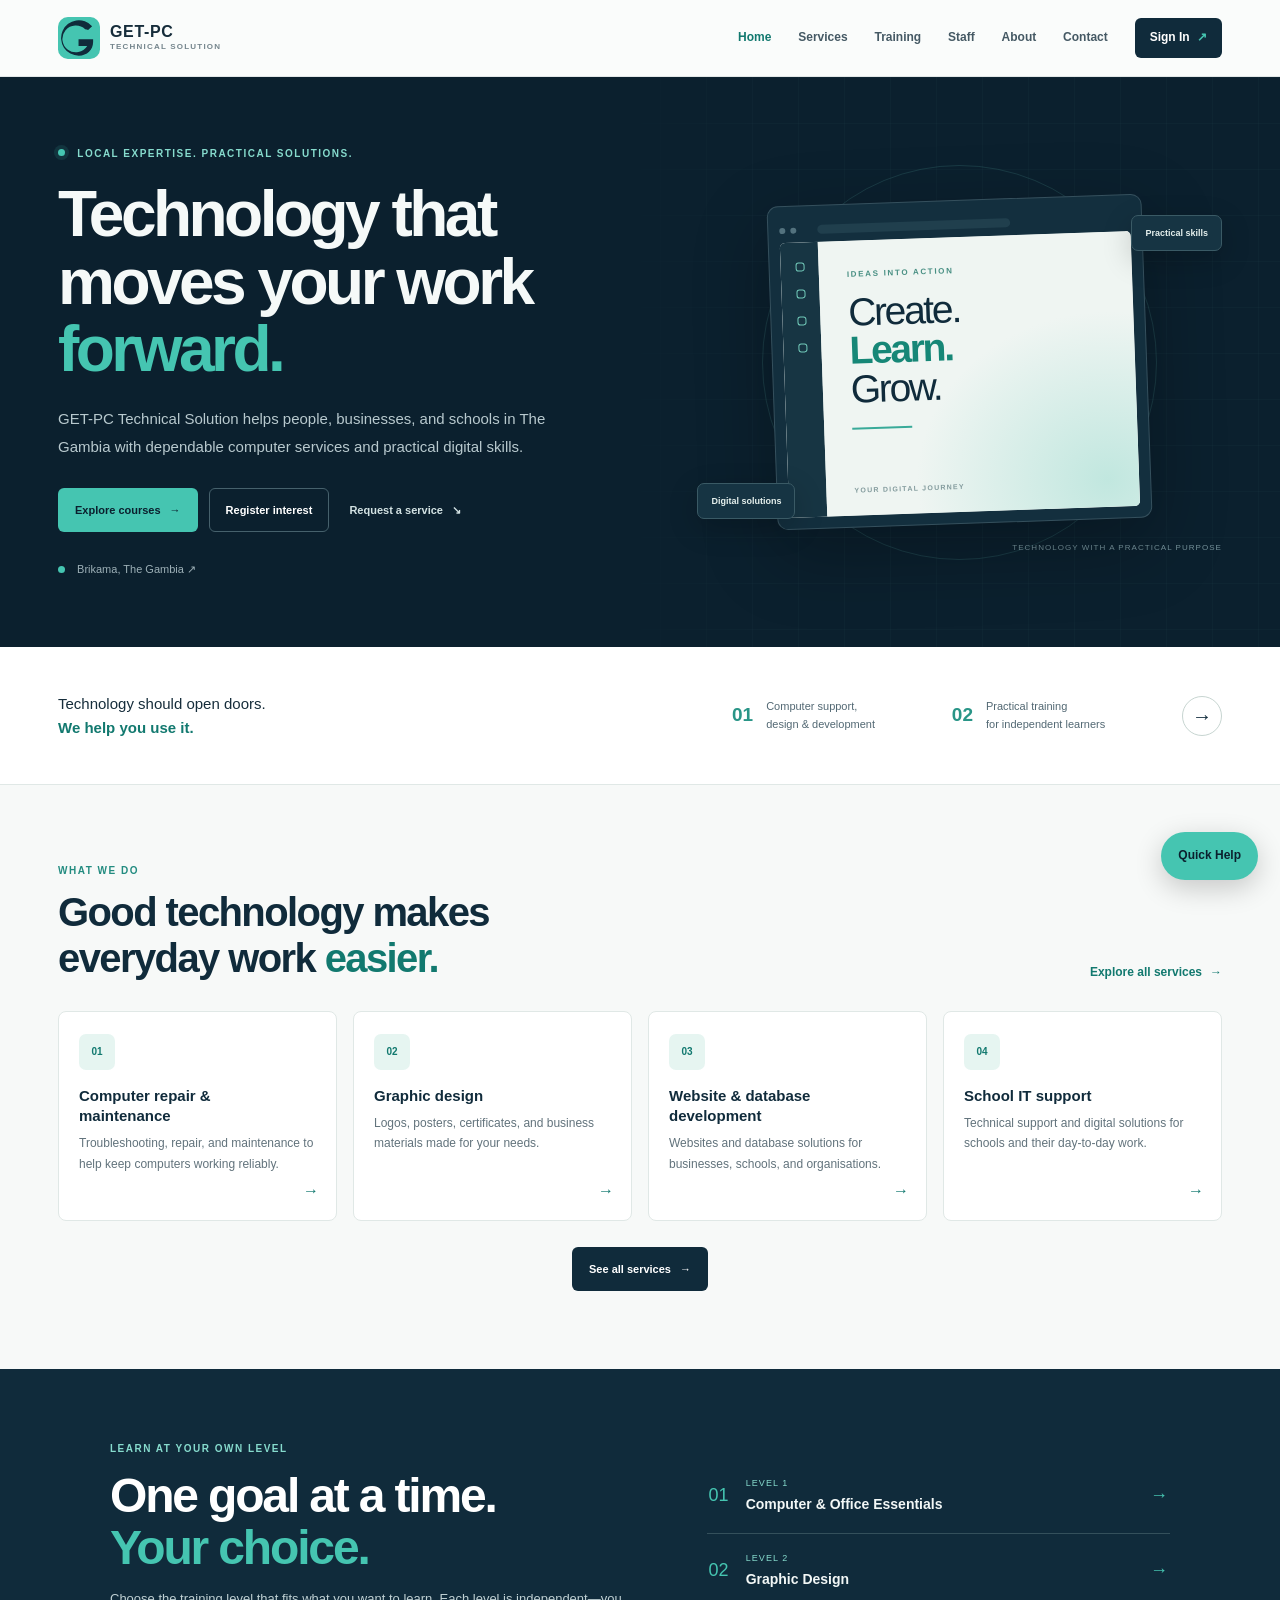
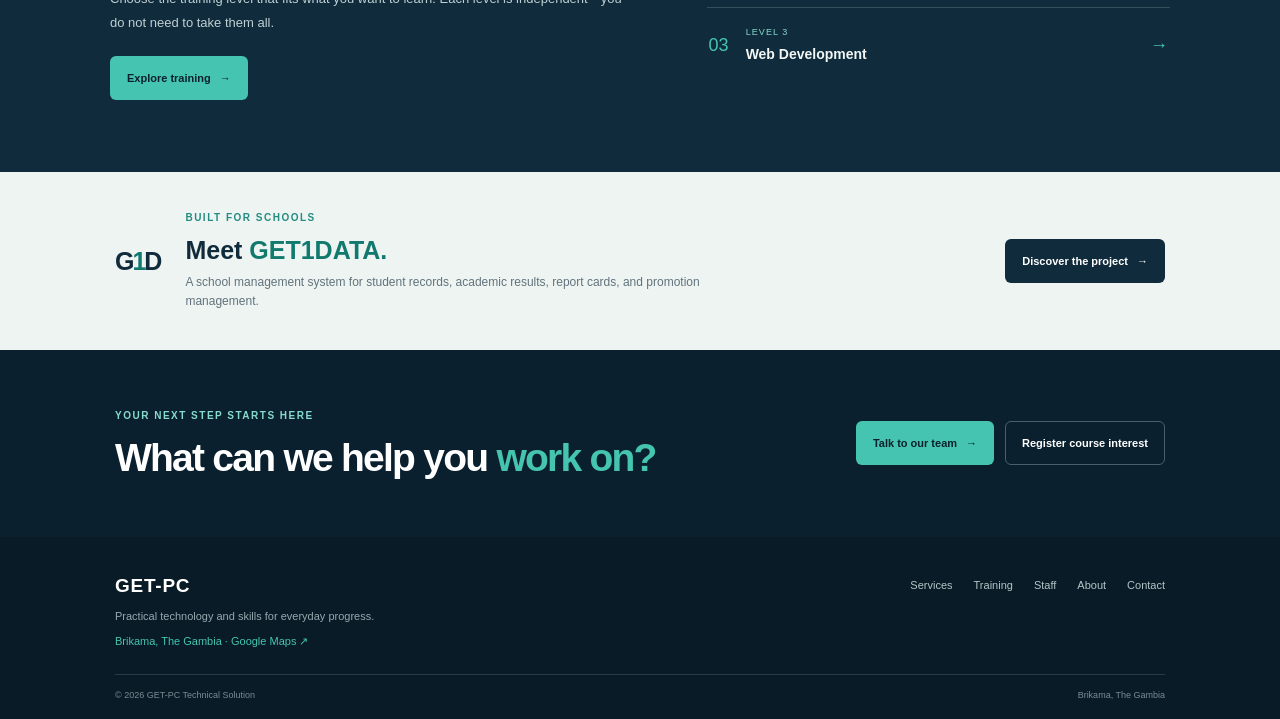
==== commit b3adeb6b: "updates commit" ====
--- a/index.html
+++ b/index.html
@@ -92,7 +92,7 @@
           <h2>One goal at a time.<br><em>Your choice.</em></h2>
           <p>Choose the training level that fits what you want to learn. Each level is independent—you do not need to take them all.</p>
           <a class="button button-teal" href="training.html">Explore training <span aria-hidden="true">→</span></a>
-          <p class="small-note">Course fees, dates, duration, schedules, and places are not confirmed.</p>
+          
         </div>
         <ol class="course-stack">
           <li><a href="training.html#level-1"><span>01</span><span><small>LEVEL 1</small><strong>Computer &amp; Office Essentials</strong></span><b aria-hidden="true">→</b></a></li>
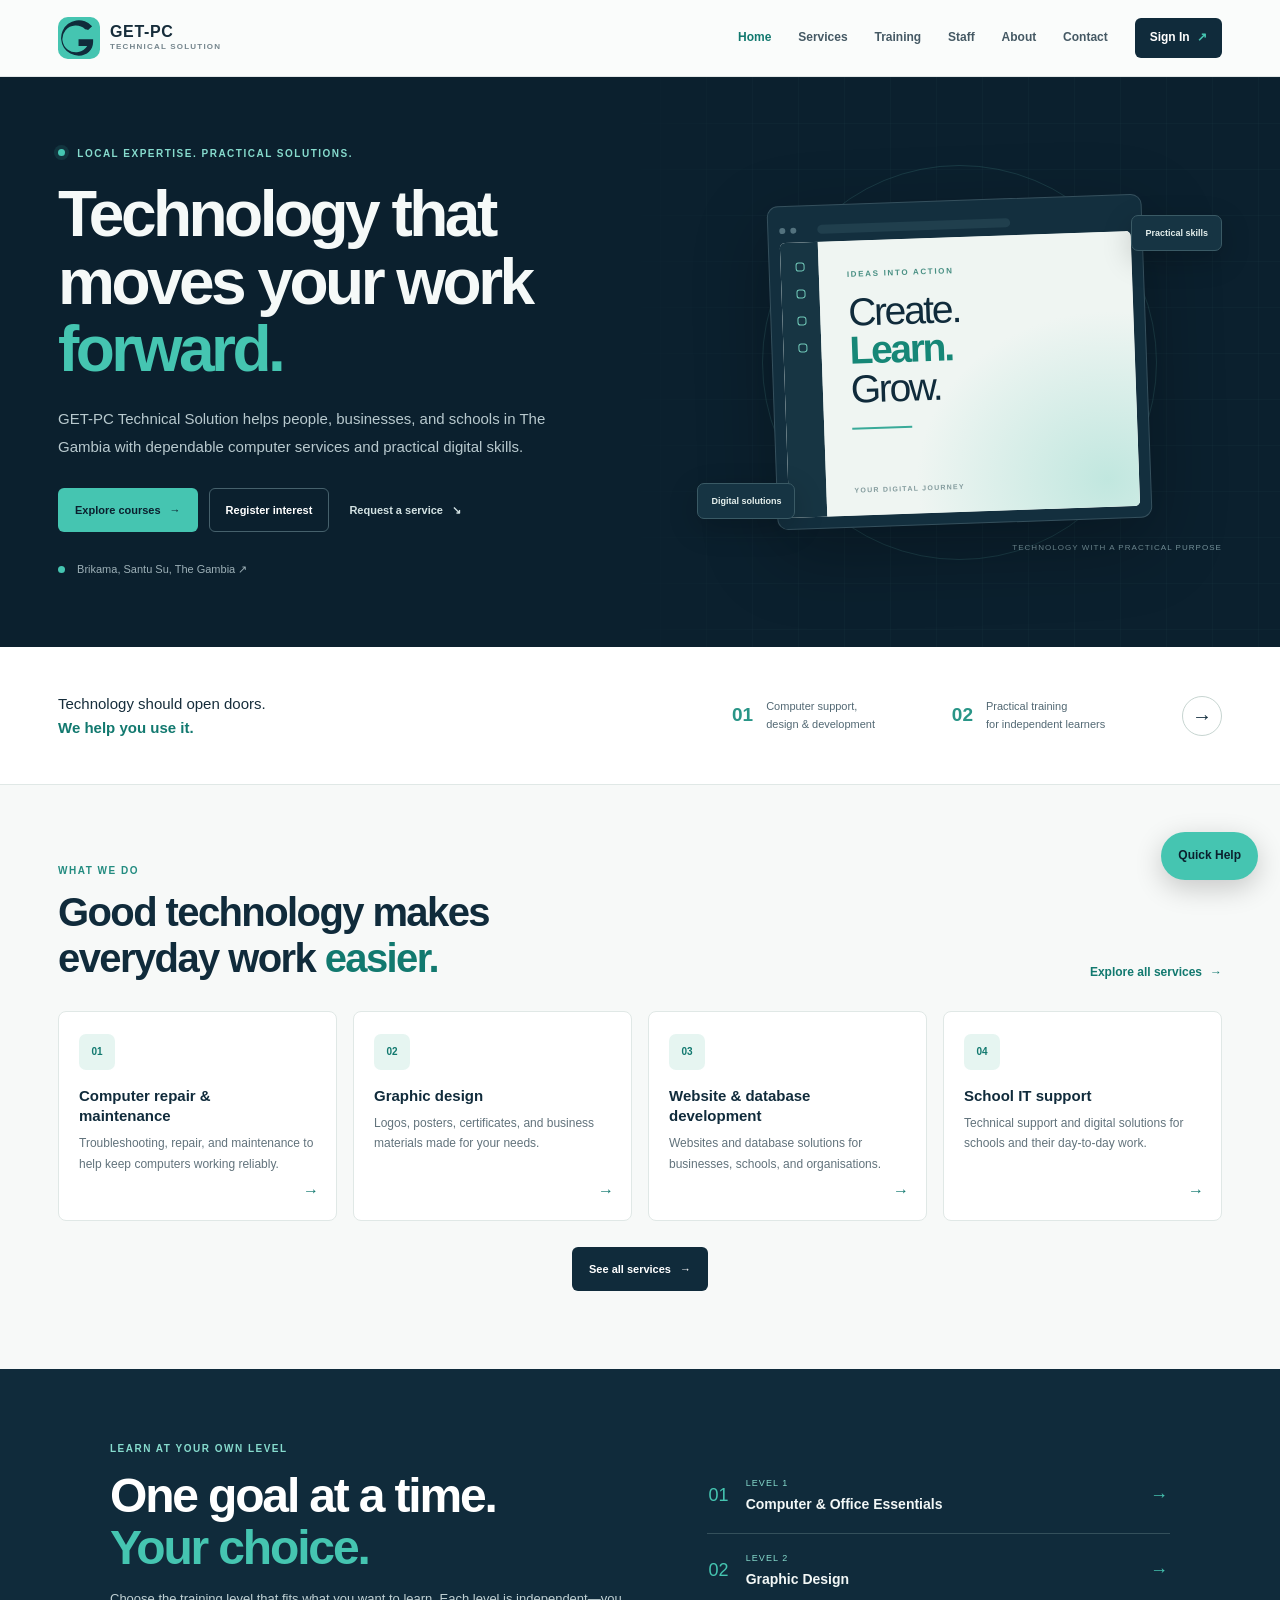
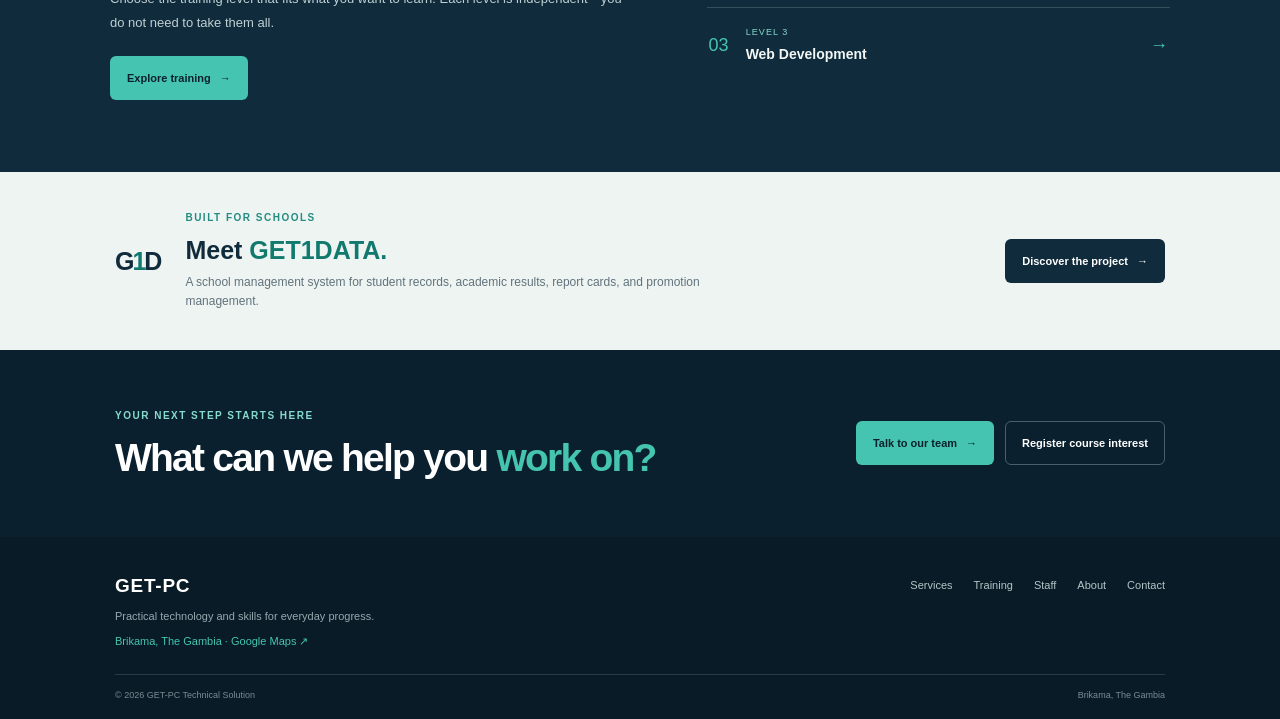
==== commit 0f4c482e: "address update," ====
--- a/index.html
+++ b/index.html
@@ -1,9 +1,11 @@
 <!doctype html>
 <html lang="en">
+
 <head>
   <meta charset="utf-8">
   <meta name="viewport" content="width=device-width, initial-scale=1">
-  <meta name="description" content="GET-PC Technical Solution provides computer services, practical digital skills training, and school IT support in Brikama, The Gambia.">
+  <meta name="description"
+    content="GET-PC Technical Solution provides computer services, practical digital skills training, and school IT support in Brikama, The Gambia.">
   <meta name="theme-color" content="#102b3b">
   <title>GET-PC Technical Solution | Brikama, The Gambia</title>
   <link rel="icon" href="assets/images/getpc-mark.svg" type="image/svg+xml">
@@ -11,6 +13,7 @@
   <script src="assets/js/config.js" defer></script>
   <script src="assets/js/main.js" defer></script>
 </head>
+
 <body>
   <a class="skip-link" href="#main-content">Skip to content</a>
   <header class="site-header">
@@ -19,7 +22,8 @@
         <img src="assets/images/getpc-mark.svg" alt="" width="42" height="42">
         <span><strong>GET-PC</strong><small>TECHNICAL SOLUTION</small></span>
       </a>
-      <button class="menu-toggle" type="button" aria-expanded="false" aria-controls="main-navigation" aria-label="Open navigation">Menu</button>
+      <button class="menu-toggle" type="button" aria-expanded="false" aria-controls="main-navigation"
+        aria-label="Open navigation">Menu</button>
       <nav id="main-navigation" class="main-nav" aria-label="Main navigation">
         <a href="index.html" aria-current="page">Home</a>
         <a href="services.html">Services</a>
@@ -27,7 +31,8 @@
         <a href="staff.html">Staff</a>
         <a href="about.html">About</a>
         <a href="contact.html">Contact</a>
-        <a class="nav-sign-in" data-portal-login href="https://getpcskills.floot.app/login" target="_blank" rel="noopener noreferrer">Sign In <span aria-hidden="true">↗</span></a>
+        <a class="nav-sign-in" data-portal-login href="https://getpcskills.floot.app/login" target="_blank"
+          rel="noopener noreferrer">Sign In <span aria-hidden="true">↗</span></a>
       </nav>
     </div>
   </header>
@@ -38,16 +43,20 @@
         <div class="hero-copy">
           <p class="eyebrow eyebrow-light"><span class="eyebrow-dot"></span> Local expertise. Practical solutions.</p>
           <h1>Technology that moves your work <em>forward.</em></h1>
-          <p class="hero-description">GET-PC Technical Solution helps people, businesses, and schools in The Gambia with dependable computer services and practical digital skills.</p>
+          <p class="hero-description">GET-PC Technical Solution helps people, businesses, and schools in The Gambia with
+            dependable computer services and practical digital skills.</p>
           <div class="button-row">
             <a class="button button-teal" href="training.html">Explore courses <span aria-hidden="true">→</span></a>
             <a class="button button-outline" href="register.html">Register interest</a>
             <a class="button button-plain" href="services.html">Request a service <span aria-hidden="true">↘</span></a>
           </div>
-          <p class="hero-location"><span class="location-dot"></span> <a href="https://www.google.com/maps/dir/?api=1&amp;destination=13.263893%2C-16.646888" target="_blank" rel="noopener noreferrer">Brikama, The Gambia <span aria-hidden="true">↗</span></a></p>
+          <p class="hero-location"><span class="location-dot"></span> <a
+              href="https://www.google.com/maps/dir/?api=1&amp;destination=13.263893%2C-16.646888" target="_blank"
+              rel="noopener noreferrer">Brikama, Santu Su, The Gambia <span aria-hidden="true">↗</span></a></p>
         </div>
         <div class="hero-visual" aria-label="Technology, learning, and digital solutions">
-          <div class="orbit orbit-large"></div><div class="orbit orbit-small"></div>
+          <div class="orbit orbit-large"></div>
+          <div class="orbit orbit-small"></div>
           <div class="screen-card">
             <div class="screen-top"><i></i><i></i><i><b></b></i></div>
             <div class="screen-content">
@@ -67,58 +76,105 @@
     <section class="intro-strip">
       <div class="intro-inner">
         <p class="intro-statement">Technology should open doors.<br><strong>We help you use it.</strong></p>
-        <div class="intro-detail"><span>01</span><p>Computer support,<br>design &amp; development</p></div>
-        <div class="intro-detail"><span>02</span><p>Practical training<br>for independent learners</p></div>
+        <div class="intro-detail"><span>01</span>
+          <p>Computer support,<br>design &amp; development</p>
+        </div>
+        <div class="intro-detail"><span>02</span>
+          <p>Practical training<br>for independent learners</p>
+        </div>
         <a class="round-link" href="about.html" aria-label="Learn about GET-PC">→</a>
       </div>
     </section>
     <section class="section">
       <div class="section-heading">
-        <div><p class="eyebrow">What we do</p><h2>Good technology makes everyday work <em>easier.</em></h2></div>
+        <div>
+          <p class="eyebrow">What we do</p>
+          <h2>Good technology makes everyday work <em>easier.</em></h2>
+        </div>
         <a class="text-link" href="services.html">Explore all services <span aria-hidden="true">→</span></a>
       </div>
       <div class="card-grid service-preview-grid">
-        <a class="service-card" href="services.html#computer-repair"><span class="card-icon">01</span><h3>Computer repair &amp; maintenance</h3><p>Troubleshooting, repair, and maintenance to help keep computers working reliably.</p><span class="card-arrow">→</span></a>
-        <a class="service-card" href="services.html#graphic-design"><span class="card-icon">02</span><h3>Graphic design</h3><p>Logos, posters, certificates, and business materials made for your needs.</p><span class="card-arrow">→</span></a>
-        <a class="service-card" href="services.html#website-database"><span class="card-icon">03</span><h3>Website &amp; database development</h3><p>Websites and database solutions for businesses, schools, and organisations.</p><span class="card-arrow">→</span></a>
-        <a class="service-card" href="services.html#school-it"><span class="card-icon">04</span><h3>School IT support</h3><p>Technical support and digital solutions for schools and their day-to-day work.</p><span class="card-arrow">→</span></a>
+        <a class="service-card" href="services.html#computer-repair"><span class="card-icon">01</span>
+          <h3>Computer repair &amp; maintenance</h3>
+          <p>Troubleshooting, repair, and maintenance to help keep computers working reliably.</p><span
+            class="card-arrow">→</span>
+        </a>
+        <a class="service-card" href="services.html#graphic-design"><span class="card-icon">02</span>
+          <h3>Graphic design</h3>
+          <p>Logos, posters, certificates, and business materials made for your needs.</p><span
+            class="card-arrow">→</span>
+        </a>
+        <a class="service-card" href="services.html#website-database"><span class="card-icon">03</span>
+          <h3>Website &amp; database development</h3>
+          <p>Websites and database solutions for businesses, schools, and organisations.</p><span
+            class="card-arrow">→</span>
+        </a>
+        <a class="service-card" href="services.html#school-it"><span class="card-icon">04</span>
+          <h3>School IT support</h3>
+          <p>Technical support and digital solutions for schools and their day-to-day work.</p><span
+            class="card-arrow">→</span>
+        </a>
       </div>
-      <div class="section-end"><a class="button button-dark" href="services.html">See all services <span aria-hidden="true">→</span></a></div>
+      <div class="section-end"><a class="button button-dark" href="services.html">See all services <span
+            aria-hidden="true">→</span></a></div>
     </section>
     <section class="training-band">
       <div class="training-band-inner">
         <div>
           <p class="eyebrow eyebrow-light">Learn at your own level</p>
           <h2>One goal at a time.<br><em>Your choice.</em></h2>
-          <p>Choose the training level that fits what you want to learn. Each level is independent—you do not need to take them all.</p>
+          <p>Choose the training level that fits what you want to learn. Each level is independent—you do not need to
+            take them all.</p>
           <a class="button button-teal" href="training.html">Explore training <span aria-hidden="true">→</span></a>
-          
+
         </div>
         <ol class="course-stack">
-          <li><a href="training.html#level-1"><span>01</span><span><small>LEVEL 1</small><strong>Computer &amp; Office Essentials</strong></span><b aria-hidden="true">→</b></a></li>
-          <li><a href="training.html#level-2"><span>02</span><span><small>LEVEL 2</small><strong>Graphic Design</strong></span><b aria-hidden="true">→</b></a></li>
-          <li><a href="training.html#level-3"><span>03</span><span><small>LEVEL 3</small><strong>Web Development</strong></span><b aria-hidden="true">→</b></a></li>
+          <li><a href="training.html#level-1"><span>01</span><span><small>LEVEL 1</small><strong>Computer &amp; Office
+                  Essentials</strong></span><b aria-hidden="true">→</b></a></li>
+          <li><a href="training.html#level-2"><span>02</span><span><small>LEVEL 2</small><strong>Graphic
+                  Design</strong></span><b aria-hidden="true">→</b></a></li>
+          <li><a href="training.html#level-3"><span>03</span><span><small>LEVEL 3</small><strong>Web
+                  Development</strong></span><b aria-hidden="true">→</b></a></li>
         </ol>
       </div>
     </section>
     <section class="project-teaser">
       <div class="project-teaser-inner">
         <div class="get1data-mark">G<span>1</span>D</div>
-        <div><p class="eyebrow">Built for schools</p><h2>Meet <em>GET1DATA.</em></h2><p>A school management system for student records, academic results, report cards, and promotion management.</p></div>
-        <a class="button button-dark" href="about.html#projects">Discover the project <span aria-hidden="true">→</span></a>
+        <div>
+          <p class="eyebrow">Built for schools</p>
+          <h2>Meet <em>GET1DATA.</em></h2>
+          <p>A school management system for student records, academic results, report cards, and promotion management.
+          </p>
+        </div>
+        <a class="button button-dark" href="about.html#projects">Discover the project <span
+            aria-hidden="true">→</span></a>
       </div>
     </section>
     <section class="home-cta">
-      <div><p class="eyebrow eyebrow-light">Your next step starts here</p><h2>What can we help you <em>work on?</em></h2></div>
-      <div class="button-row"><a class="button button-teal" href="contact.html">Talk to our team <span aria-hidden="true">→</span></a><a class="button button-outline" href="register.html">Register course interest</a></div>
+      <div>
+        <p class="eyebrow eyebrow-light">Your next step starts here</p>
+        <h2>What can we help you <em>work on?</em></h2>
+      </div>
+      <div class="button-row"><a class="button button-teal" href="contact.html">Talk to our team <span
+            aria-hidden="true">→</span></a><a class="button button-outline" href="register.html">Register course
+          interest</a></div>
     </section>
   </main>
   <footer class="site-footer">
     <div class="footer-main">
-      <div><a class="footer-brand" href="index.html">GET-PC</a><p>Practical technology and skills for everyday progress.</p><p class="footer-location"><a href="https://www.google.com/maps/dir/?api=1&amp;destination=13.263893%2C-16.646888" target="_blank" rel="noopener noreferrer">Brikama, The Gambia · Google Maps ↗</a></p></div>
-      <nav class="footer-links" aria-label="Footer navigation"><a href="services.html">Services</a><a href="training.html">Training</a><a href="staff.html">Staff</a><a href="about.html">About</a><a href="contact.html">Contact</a></nav>
+      <div><a class="footer-brand" href="index.html">GET-PC</a>
+        <p>Practical technology and skills for everyday progress.</p>
+        <p class="footer-location"><a
+            href="https://www.google.com/maps/dir/?api=1&amp;destination=13.263893%2C-16.646888" target="_blank"
+            rel="noopener noreferrer">Brikama, The Gambia · Google Maps ↗</a></p>
+      </div>
+      <nav class="footer-links" aria-label="Footer navigation"><a href="services.html">Services</a><a
+          href="training.html">Training</a><a href="staff.html">Staff</a><a href="about.html">About</a><a
+          href="contact.html">Contact</a></nav>
     </div>
     <div class="footer-bottom"><span>© 2026 GET-PC Technical Solution</span><span>Brikama, The Gambia</span></div>
   </footer>
 </body>
-</html>
+
+</html>
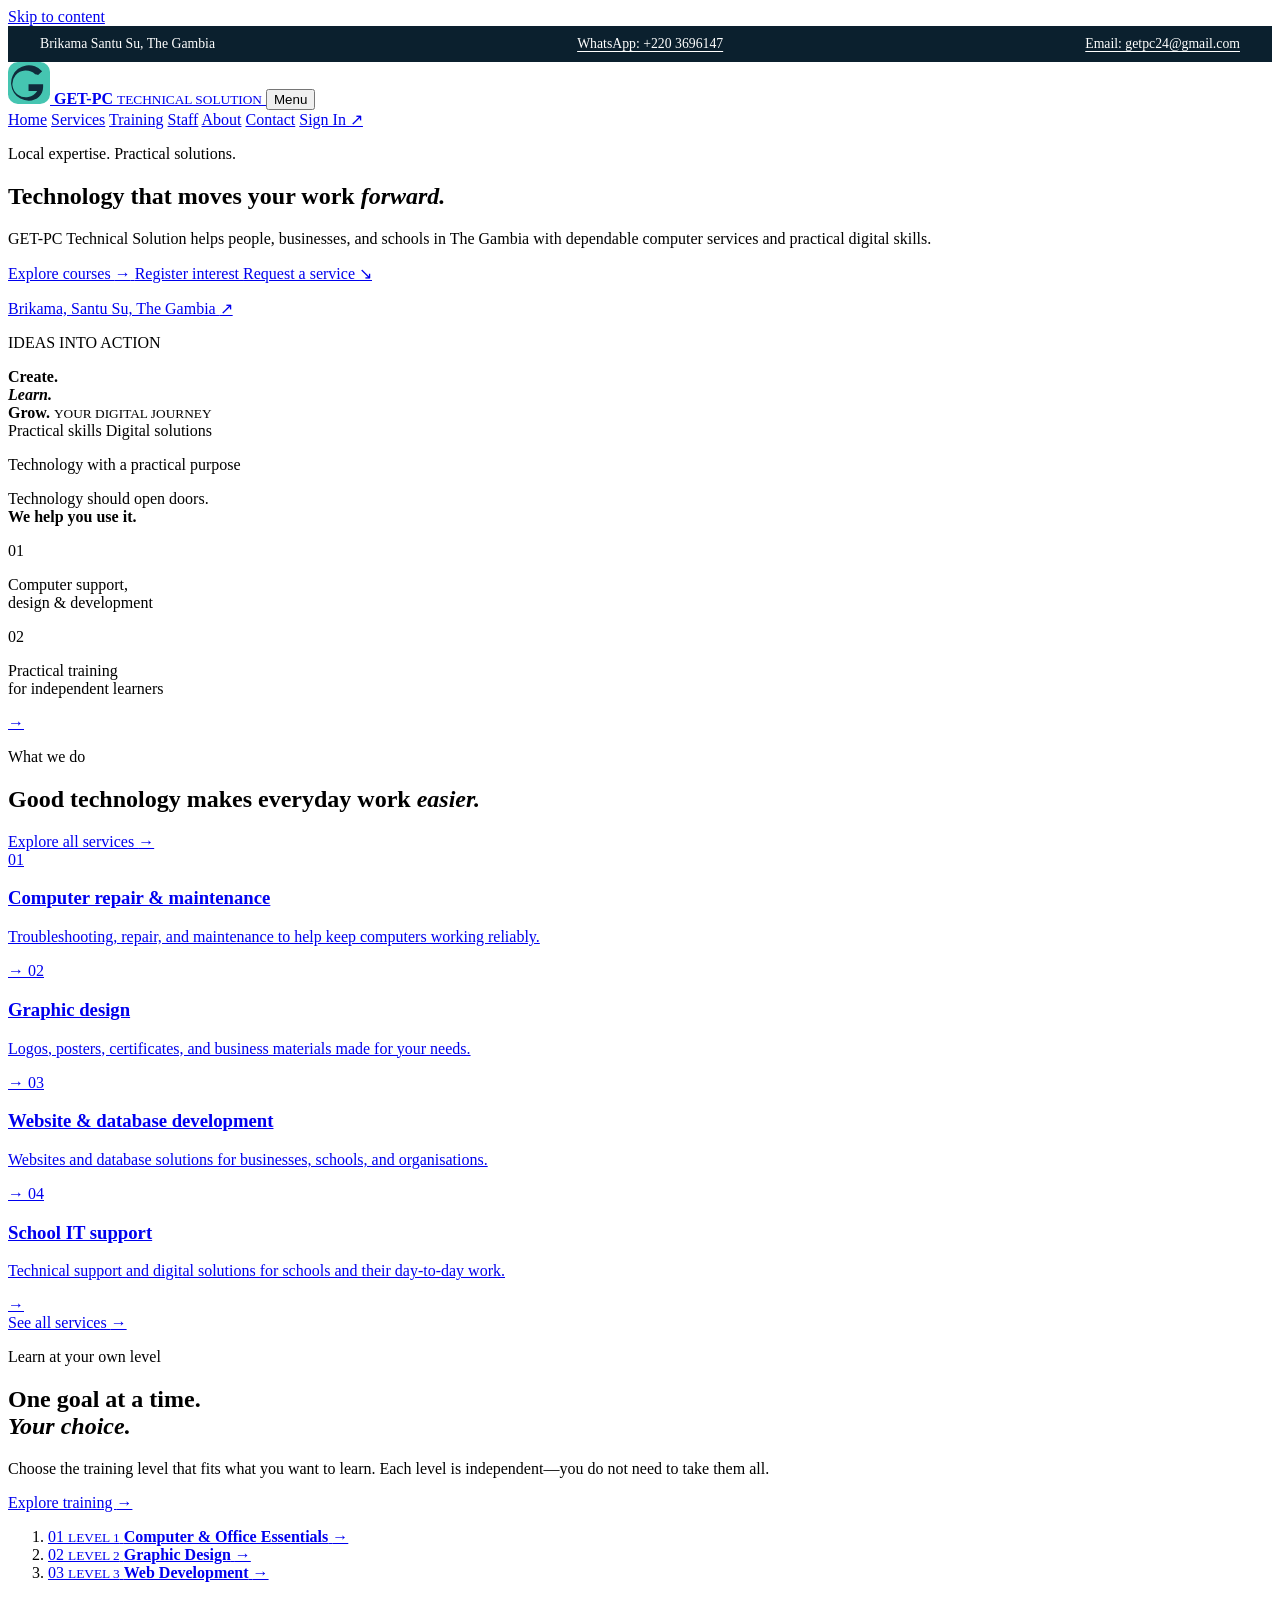
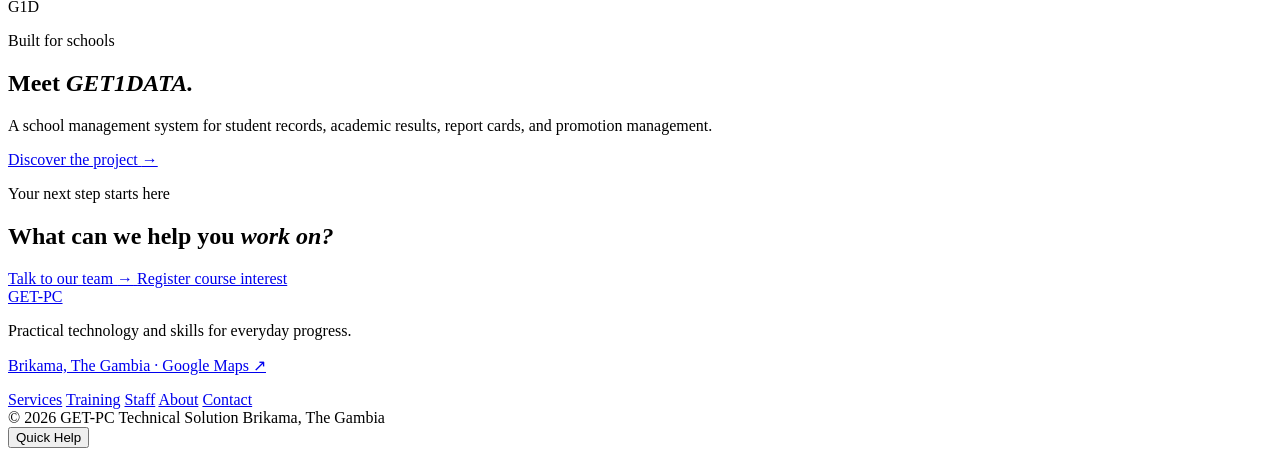
==== commit 901a082b: "update" ====
--- a/index.html
+++ b/index.html
@@ -1,11 +1,9 @@
 <!doctype html>
 <html lang="en">
-
 <head>
   <meta charset="utf-8">
   <meta name="viewport" content="width=device-width, initial-scale=1">
-  <meta name="description"
-    content="GET-PC Technical Solution provides computer services, practical digital skills training, and school IT support in Brikama, The Gambia.">
+  <meta name="description" content="GET-PC Technical Solution provides computer services, practical digital skills training, and school IT support in Brikama, The Gambia.">
   <meta name="theme-color" content="#102b3b">
   <title>GET-PC Technical Solution | Brikama, The Gambia</title>
   <link rel="icon" href="assets/images/getpc-mark.svg" type="image/svg+xml">
@@ -16,14 +14,36 @@
 
 <body>
   <a class="skip-link" href="#main-content">Skip to content</a>
+
+  <div class="top-contact" aria-label="Contact GET-PC">
+    <div>
+      <span>Brikama Santu Su, The Gambia</span>
+      <a href="https://wa.me/2203696147" target="_blank" rel="noopener noreferrer">
+        WhatsApp: +220 3696147
+      </a>
+      <a href="mailto:getpc24@gmail.com">
+        Email: getpc24@gmail.com
+      </a>
+    </div>
+  </div>
+
   <header class="site-header">
     <div class="nav-wrap">
       <a class="brand" href="index.html" aria-label="GET-PC home">
         <img src="assets/images/getpc-mark.svg" alt="" width="42" height="42">
-        <span><strong>GET-PC</strong><small>TECHNICAL SOLUTION</small></span>
+        <span>
+          <strong>GET-PC</strong>
+          <small>TECHNICAL SOLUTION</small>
+        </span>
       </a>
-      <button class="menu-toggle" type="button" aria-expanded="false" aria-controls="main-navigation"
-        aria-label="Open navigation">Menu</button>
+
+      <button class="menu-toggle" type="button"
+        aria-expanded="false"
+        aria-controls="main-navigation"
+        aria-label="Open navigation">
+        Menu
+      </button>
+
       <nav id="main-navigation" class="main-nav" aria-label="Main navigation">
         <a href="index.html" aria-current="page">Home</a>
         <a href="services.html">Services</a>
@@ -31,150 +51,259 @@
         <a href="staff.html">Staff</a>
         <a href="about.html">About</a>
         <a href="contact.html">Contact</a>
-        <a class="nav-sign-in" data-portal-login href="https://getpcskills.floot.app/login" target="_blank"
-          rel="noopener noreferrer">Sign In <span aria-hidden="true">↗</span></a>
+        <a class="nav-sign-in" data-portal-login
+          href="https://getpcskills.floot.app/login"
+          target="_blank" rel="noopener noreferrer">
+          Sign In <span aria-hidden="true">↗</span>
+        </a>
       </nav>
     </div>
   </header>
+
   <main id="main-content">
     <section class="hero">
       <div class="hero-grid" aria-hidden="true"></div>
+
       <div class="hero-inner">
         <div class="hero-copy">
-          <p class="eyebrow eyebrow-light"><span class="eyebrow-dot"></span> Local expertise. Practical solutions.</p>
+          <p class="eyebrow eyebrow-light">
+            <span class="eyebrow-dot"></span>
+            Local expertise. Practical solutions.
+          </p>
+
           <h1>Technology that moves your work <em>forward.</em></h1>
-          <p class="hero-description">GET-PC Technical Solution helps people, businesses, and schools in The Gambia with
-            dependable computer services and practical digital skills.</p>
+
+          <p class="hero-description">
+            GET-PC Technical Solution helps people, businesses, and schools
+            in The Gambia with dependable computer services and practical
+            digital skills.
+          </p>
+
           <div class="button-row">
-            <a class="button button-teal" href="training.html">Explore courses <span aria-hidden="true">→</span></a>
-            <a class="button button-outline" href="register.html">Register interest</a>
-            <a class="button button-plain" href="services.html">Request a service <span aria-hidden="true">↘</span></a>
+            <a class="button button-teal" href="training.html">
+              Explore courses <span aria-hidden="true">→</span>
+            </a>
+            <a class="button button-outline" href="register.html">
+              Register interest
+            </a>
+            <a class="button button-plain" href="services.html">
+              Request a service <span aria-hidden="true">↘</span>
+            </a>
           </div>
-          <p class="hero-location"><span class="location-dot"></span> <a
-              href="https://www.google.com/maps/dir/?api=1&amp;destination=13.263893%2C-16.646888" target="_blank"
-              rel="noopener noreferrer">Brikama, Santu Su, The Gambia <span aria-hidden="true">↗</span></a></p>
-        </div>
+
+          <p class="hero-location">
+            <span class="location-dot"></span>
+            <a
+              href="https://www.google.com/maps/dir/?api=1&amp;destination=13.263893%2C-16.646888"
+              target="_blank" rel="noopener noreferrer">
+              Brikama, Santu Su, The Gambia
+              <span aria-hidden="true">↗</span>
+            </a>
+          </p>
+        </div>
+
         <div class="hero-visual" aria-label="Technology, learning, and digital solutions">
           <div class="orbit orbit-large"></div>
           <div class="orbit orbit-small"></div>
+
           <div class="screen-card">
-            <div class="screen-top"><i></i><i></i><i><b></b></i></div>
+            <div class="screen-top">
+              <i></i><i></i><i><b></b></i>
+            </div>
+
             <div class="screen-content">
-              <div class="screen-sidebar"><span></span><span></span><span></span><span></span></div>
+              <div class="screen-sidebar">
+                <span></span><span></span><span></span><span></span>
+              </div>
               <div class="screen-board">
-                <p>IDEAS INTO ACTION</p><strong>Create.<br><em>Learn.</em><br>Grow.</strong>
-                <span class="board-rule"></span><small>YOUR DIGITAL JOURNEY</small>
+                <p>IDEAS INTO ACTION</p>
+                <strong>Create.<br><em>Learn.</em><br>Grow.</strong>
+                <span class="board-rule"></span>
+                <small>YOUR DIGITAL JOURNEY</small>
               </div>
             </div>
           </div>
+
           <span class="float-tag tag-skills">Practical skills</span>
           <span class="float-tag tag-solutions">Digital solutions</span>
           <p class="visual-caption">Technology with a practical purpose</p>
         </div>
       </div>
     </section>
+
     <section class="intro-strip">
       <div class="intro-inner">
-        <p class="intro-statement">Technology should open doors.<br><strong>We help you use it.</strong></p>
-        <div class="intro-detail"><span>01</span>
+        <p class="intro-statement">
+          Technology should open doors.<br>
+          <strong>We help you use it.</strong>
+        </p>
+        <div class="intro-detail">
+          <span>01</span>
           <p>Computer support,<br>design &amp; development</p>
         </div>
-        <div class="intro-detail"><span>02</span>
+        <div class="intro-detail">
+          <span>02</span>
           <p>Practical training<br>for independent learners</p>
         </div>
         <a class="round-link" href="about.html" aria-label="Learn about GET-PC">→</a>
       </div>
     </section>
+
     <section class="section">
       <div class="section-heading">
         <div>
           <p class="eyebrow">What we do</p>
           <h2>Good technology makes everyday work <em>easier.</em></h2>
         </div>
-        <a class="text-link" href="services.html">Explore all services <span aria-hidden="true">→</span></a>
-      </div>
+        <a class="text-link" href="services.html">
+          Explore all services <span aria-hidden="true">→</span>
+        </a>
+      </div>
+
       <div class="card-grid service-preview-grid">
-        <a class="service-card" href="services.html#computer-repair"><span class="card-icon">01</span>
+        <a class="service-card" href="services.html#computer-repair">
+          <span class="card-icon">01</span>
           <h3>Computer repair &amp; maintenance</h3>
-          <p>Troubleshooting, repair, and maintenance to help keep computers working reliably.</p><span
-            class="card-arrow">→</span>
-        </a>
-        <a class="service-card" href="services.html#graphic-design"><span class="card-icon">02</span>
+          <p>Troubleshooting, repair, and maintenance to help keep computers working reliably.</p>
+          <span class="card-arrow">→</span>
+        </a>
+
+        <a class="service-card" href="services.html#graphic-design">
+          <span class="card-icon">02</span>
           <h3>Graphic design</h3>
-          <p>Logos, posters, certificates, and business materials made for your needs.</p><span
-            class="card-arrow">→</span>
-        </a>
-        <a class="service-card" href="services.html#website-database"><span class="card-icon">03</span>
+          <p>Logos, posters, certificates, and business materials made for your needs.</p>
+          <span class="card-arrow">→</span>
+        </a>
+
+        <a class="service-card" href="services.html#website-database">
+          <span class="card-icon">03</span>
           <h3>Website &amp; database development</h3>
-          <p>Websites and database solutions for businesses, schools, and organisations.</p><span
-            class="card-arrow">→</span>
-        </a>
-        <a class="service-card" href="services.html#school-it"><span class="card-icon">04</span>
+          <p>Websites and database solutions for businesses, schools, and organisations.</p>
+          <span class="card-arrow">→</span>
+        </a>
+
+        <a class="service-card" href="services.html#school-it">
+          <span class="card-icon">04</span>
           <h3>School IT support</h3>
-          <p>Technical support and digital solutions for schools and their day-to-day work.</p><span
-            class="card-arrow">→</span>
-        </a>
-      </div>
-      <div class="section-end"><a class="button button-dark" href="services.html">See all services <span
-            aria-hidden="true">→</span></a></div>
-    </section>
+          <p>Technical support and digital solutions for schools and their day-to-day work.</p>
+          <span class="card-arrow">→</span>
+        </a>
+      </div>
+
+      <div class="section-end">
+        <a class="button button-dark" href="services.html">
+          See all services <span aria-hidden="true">→</span>
+        </a>
+      </div>
+    </section>
+
     <section class="training-band">
       <div class="training-band-inner">
         <div>
           <p class="eyebrow eyebrow-light">Learn at your own level</p>
           <h2>One goal at a time.<br><em>Your choice.</em></h2>
-          <p>Choose the training level that fits what you want to learn. Each level is independent—you do not need to
-            take them all.</p>
-          <a class="button button-teal" href="training.html">Explore training <span aria-hidden="true">→</span></a>
-
-        </div>
+          <p>
+            Choose the training level that fits what you want to learn.
+            Each level is independent—you do not need to take them all.
+          </p>
+          <a class="button button-teal" href="training.html">
+            Explore training <span aria-hidden="true">→</span>
+          </a>
+        </div>
+
         <ol class="course-stack">
-          <li><a href="training.html#level-1"><span>01</span><span><small>LEVEL 1</small><strong>Computer &amp; Office
-                  Essentials</strong></span><b aria-hidden="true">→</b></a></li>
-          <li><a href="training.html#level-2"><span>02</span><span><small>LEVEL 2</small><strong>Graphic
-                  Design</strong></span><b aria-hidden="true">→</b></a></li>
-          <li><a href="training.html#level-3"><span>03</span><span><small>LEVEL 3</small><strong>Web
-                  Development</strong></span><b aria-hidden="true">→</b></a></li>
+          <li>
+            <a href="training.html#level-1">
+              <span>01</span>
+              <span>
+                <small>LEVEL 1</small>
+                <strong>Computer &amp; Office Essentials</strong>
+              </span>
+              <b aria-hidden="true">→</b>
+            </a>
+          </li>
+          <li>
+            <a href="training.html#level-2">
+              <span>02</span>
+              <span>
+                <small>LEVEL 2</small>
+                <strong>Graphic Design</strong>
+              </span>
+              <b aria-hidden="true">→</b>
+            </a>
+          </li>
+          <li>
+            <a href="training.html#level-3">
+              <span>03</span>
+              <span>
+                <small>LEVEL 3</small>
+                <strong>Web Development</strong>
+              </span>
+              <b aria-hidden="true">→</b>
+            </a>
+          </li>
         </ol>
       </div>
     </section>
+
     <section class="project-teaser">
       <div class="project-teaser-inner">
         <div class="get1data-mark">G<span>1</span>D</div>
         <div>
           <p class="eyebrow">Built for schools</p>
           <h2>Meet <em>GET1DATA.</em></h2>
-          <p>A school management system for student records, academic results, report cards, and promotion management.
-          </p>
-        </div>
-        <a class="button button-dark" href="about.html#projects">Discover the project <span
-            aria-hidden="true">→</span></a>
-      </div>
-    </section>
+          <p>
+            A school management system for student records, academic results,
+            report cards, and promotion management.
+          </p>
+        </div>
+        <a class="button button-dark" href="about.html#projects">
+          Discover the project <span aria-hidden="true">→</span>
+        </a>
+      </div>
+    </section>
+
     <section class="home-cta">
       <div>
         <p class="eyebrow eyebrow-light">Your next step starts here</p>
         <h2>What can we help you <em>work on?</em></h2>
       </div>
-      <div class="button-row"><a class="button button-teal" href="contact.html">Talk to our team <span
-            aria-hidden="true">→</span></a><a class="button button-outline" href="register.html">Register course
-          interest</a></div>
+      <div class="button-row">
+        <a class="button button-teal" href="contact.html">
+          Talk to our team <span aria-hidden="true">→</span>
+        </a>
+        <a class="button button-outline" href="register.html">
+          Register course interest
+        </a>
+      </div>
     </section>
   </main>
+
   <footer class="site-footer">
     <div class="footer-main">
-      <div><a class="footer-brand" href="index.html">GET-PC</a>
+      <div>
+        <a class="footer-brand" href="index.html">GET-PC</a>
         <p>Practical technology and skills for everyday progress.</p>
-        <p class="footer-location"><a
-            href="https://www.google.com/maps/dir/?api=1&amp;destination=13.263893%2C-16.646888" target="_blank"
-            rel="noopener noreferrer">Brikama, The Gambia · Google Maps ↗</a></p>
-      </div>
-      <nav class="footer-links" aria-label="Footer navigation"><a href="services.html">Services</a><a
-          href="training.html">Training</a><a href="staff.html">Staff</a><a href="about.html">About</a><a
-          href="contact.html">Contact</a></nav>
+        <p class="footer-location">
+          <a
+            href="https://www.google.com/maps/dir/?api=1&amp;destination=13.263893%2C-16.646888"
+            target="_blank" rel="noopener noreferrer">
+            Brikama, The Gambia · Google Maps ↗
+          </a>
+        </p>
+      </div>
+      <nav class="footer-links" aria-label="Footer navigation">
+        <a href="services.html">Services</a>
+        <a href="training.html">Training</a>
+        <a href="staff.html">Staff</a>
+        <a href="about.html">About</a>
+        <a href="contact.html">Contact</a>
+      </nav>
     </div>
-    <div class="footer-bottom"><span>© 2026 GET-PC Technical Solution</span><span>Brikama, The Gambia</span></div>
+    <div class="footer-bottom">
+      <span>© 2026 GET-PC Technical Solution</span>
+      <span>Brikama, The Gambia</span>
+    </div>
   </footer>
 </body>
-
 </html>
--- a/assets/css/styles.css
+++ b/assets/css/styles.css
@@ -1,323 +1,99 @@
-:root {
-  color-scheme: light;
-  --navy: #102b3b;
-  --navy-deep: #0b202e;
-  --teal: #45c5b1;
-  --teal-dark: #12796f;
-  --ink: #162d3b;
-  --muted: #62737c;
-  --paper: #f7f9f8;
-  --white: #fff;
-  --line: #e0e8e6;
-  --focus: #e0a451;
-  font-family: Arial, Helvetica, sans-serif;
+/* Contact and registration improvements */
+
+.top-contact {
+  background: #0b202e;
+  color: #fff;
+  font-size: 0.86rem;
 }
 
-* { box-sizing: border-box; }
-html { scroll-behavior: smooth; scroll-padding-top: 90px; }
-body { margin: 0; color: var(--ink); background: var(--paper); line-height: 1.6; -webkit-font-smoothing: antialiased; }
-a { color: inherit; text-decoration: none; }
-button, input, select, textarea { font: inherit; }
-button, a { -webkit-tap-highlight-color: transparent; }
-:focus-visible { outline: 3px solid var(--focus); outline-offset: 3px; }
-::selection { color: var(--navy-deep); background: #b9eee5; }
-.skip-link { position: fixed; z-index: 100; top: 8px; left: 8px; padding: 10px 14px; transform: translateY(-150%); color: var(--white); background: var(--navy); border-radius: 5px; }
-.skip-link:focus { transform: translateY(0); }
-.site-header { position: sticky; z-index: 20; top: 0; border-bottom: 1px solid rgba(20,54,66,.1); background: rgba(250,252,251,.97); backdrop-filter: blur(14px); }
-.nav-wrap { display: flex; align-items: center; justify-content: space-between; width: min(100% - 48px, 1164px); min-height: 76px; margin: 0 auto; }
-.brand { display: inline-flex; align-items: center; gap: 10px; flex: 0 0 auto; }
-.brand img { display: block; }
-.brand span { display: grid; gap: 0; }
-.brand strong { font-size: 16px; letter-spacing: .04em; line-height: 1.2; }
-.brand small { color: #74858c; font-size: 8px; font-weight: 700; letter-spacing: .15em; }
-.main-nav { display: flex; align-items: center; gap: clamp(12px, 2.1vw, 27px); color: #455964; font-size: 12px; font-weight: 700; }
-.main-nav > a:not(.nav-sign-in) { padding: 10px 0; transition: color .18s ease; }
-.main-nav > a:not(.nav-sign-in):hover, .main-nav > a[aria-current="page"]:not(.nav-sign-in) { color: var(--teal-dark); }
-.nav-sign-in { padding: 10px 15px; border-radius: 6px; color: var(--white); background: var(--navy); }
-.nav-sign-in:hover { background: var(--teal-dark); }
-.nav-sign-in span { margin-left: 4px; color: var(--teal); }
-.menu-toggle { display: none; border: 1px solid var(--line); border-radius: 5px; padding: 8px 12px; color: var(--navy); background: var(--white); font-size: 12px; font-weight: 700; cursor: pointer; }
+.top-contact > div {
+  max-width: 1200px;
+  margin: auto;
+  padding: 10px 24px;
+  display: flex;
+  align-items: center;
+  justify-content: space-between;
+  gap: 12px;
+  flex-wrap: wrap;
+}
 
-.hero { position: relative; overflow: hidden; color: var(--white); background: var(--navy-deep); }
-.hero-inner { position: relative; z-index: 1; display: grid; grid-template-columns: 1.06fr .94fr; align-items: center; gap: 48px; width: min(100% - 48px, 1164px); min-height: 570px; padding: 62px 0; margin: auto; }
-.hero-grid { position: absolute; inset: 0 0 0 48%; opacity: .13; background-image: linear-gradient(rgba(125,206,194,.24) 1px, transparent 1px), linear-gradient(90deg, rgba(125,206,194,.24) 1px, transparent 1px); background-size: 46px 46px; mask-image: linear-gradient(90deg, transparent, black 24%, black); }
-.eyebrow { margin: 0; color: #238c80; font-size: 10px; font-weight: 800; letter-spacing: .15em; line-height: 1.5; text-transform: uppercase; }
-.eyebrow-light { color: #86dbcd; }
-.eyebrow-dot { display: inline-block; width: 7px; height: 7px; margin-right: 8px; border-radius: 50%; background: var(--teal); box-shadow: 0 0 0 4px rgba(69,197,177,.12); vertical-align: 1px; }
-h1, h2, h3, p { margin-top: 0; }
-.hero h1, .page-hero h1 { max-width: 680px; margin: 20px 0 0; color: #f5f9f8; font-size: clamp(42px, 5vw, 64px); font-weight: 650; line-height: 1.06; letter-spacing: -.055em; }
-.hero h1 em, .page-hero h1 em, .training-band h2 em, .home-cta h2 em { color: var(--teal); font-style: normal; }
-.hero-description { max-width: 525px; margin: 21px 0 0; color: #b8c9ce; font-size: 15px; line-height: 1.85; }
-.button-row { display: flex; align-items: center; flex-wrap: wrap; gap: 11px; margin-top: 27px; }
-.button { display: inline-flex; min-height: 44px; align-items: center; justify-content: center; gap: 9px; padding: 0 16px; border: 1px solid transparent; border-radius: 6px; font-size: 11px; font-weight: 750; line-height: 1.3; text-align: center; transition: transform .18s ease, background .18s ease, border-color .18s ease; }
-.button:hover { transform: translateY(-1px); }
-.button-teal { color: var(--navy-deep); background: var(--teal); }
-.button-teal:hover { background: #65d8c6; }
-.button-outline { color: var(--white); border-color: #46616c; background: transparent; }
-.button-outline:hover { border-color: var(--teal); }
-.button-plain { padding: 0 8px; color: #d3e2e3; }
-.button-dark { color: var(--white); background: var(--navy); }
-.button-dark:hover { background: var(--teal-dark); }
-.hero-location { margin: 29px 0 0; color: #9db0b7; font-size: 11px; }
-.location-dot { display: inline-block; width: 7px; height: 7px; margin-right: 9px; border-radius: 50%; background: var(--teal); }
-.hero-visual { position: relative; display: grid; min-height: 390px; place-items: center; }
-.orbit { position: absolute; border: 1px solid rgba(107,206,192,.15); border-radius: 50%; }
-.orbit-large { width: min(100%, 395px); aspect-ratio: 1; }
-.orbit-small { width: min(78%, 310px); aspect-ratio: 1; }
-.screen-card { position: relative; z-index: 1; width: min(100%, 375px); padding: 11px; transform: rotate(-2deg); border: 1px solid #35505d; border-radius: 11px; background: #132f3e; box-shadow: 0 24px 75px rgba(0,0,0,.28); }
-.screen-top { display: flex; height: 25px; align-items: center; gap: 5px; }
-.screen-top i { width: 6px; height: 6px; border-radius: 50%; background: #53727e; }
-.screen-top i:last-child { width: 55%; height: 9px; margin-left: 16px; border-radius: 8px; background: #203f4d; }
-.screen-content { display: flex; min-height: 275px; overflow: hidden; border-radius: 5px; background: #e8f0ed; }
-.screen-sidebar { display: flex; width: 38px; flex: 0 0 38px; flex-direction: column; align-items: center; gap: 18px; padding-top: 20px; background: #173543; }
-.screen-sidebar span { width: 9px; height: 9px; border: 1px solid #71c9b9; border-radius: 3px; }
-.screen-board { position: relative; flex: 1; padding: 28px; color: var(--navy); background: radial-gradient(ellipse at 90% 90%, #c1e7df, transparent 48%), #eff5f2; }
-.screen-board p { color: #488f83; font-size: 8px; font-weight: 800; letter-spacing: .21em; }
-.screen-board strong { display: block; margin-top: 12px; font-size: 39px; font-weight: 400; line-height: .99; letter-spacing: -.06em; }
-.screen-board em { color: #168777; font-style: normal; font-weight: 700; }
-.screen-board small { position: absolute; bottom: 20px; color: #829a9c; font-size: 7px; font-weight: 700; letter-spacing: .18em; }
-.board-rule { display: block; width: 60px; height: 2px; margin-top: 18px; background: #39aa99; }
-.float-tag { position: absolute; z-index: 2; padding: 10px 13px; border: 1px solid #3a5a65; border-radius: 7px; color: #e5f0ed; background: #163443; box-shadow: 0 9px 30px rgba(0,0,0,.2); font-size: 9px; font-weight: 700; }
-.tag-skills { top: 48px; right: 0; }
-.tag-solutions { bottom: 38px; left: 0; }
-.visual-caption { position: absolute; right: 0; bottom: -6px; color: #76929b; font-size: 8px; letter-spacing: .13em; text-transform: uppercase; }
+.top-contact a {
+  color: #fff;
+  text-decoration: underline;
+  text-underline-offset: 3px;
+}
 
-.intro-strip { border-bottom: 1px solid var(--line); background: var(--white); }
-.intro-inner { display: flex; min-height: 137px; align-items: center; gap: clamp(25px, 6vw, 80px); width: min(100% - 48px, 1164px); padding: 24px 0; margin: auto; }
-.intro-statement { margin: 0 auto 0 0; font-size: 15px; line-height: 1.55; }
-.intro-statement strong { color: var(--teal-dark); }
-.intro-detail { display: flex; align-items: center; gap: 13px; color: #526873; font-size: 11px; }
-.intro-detail span { color: #299587; font-size: 19px; font-weight: 700; }
-.intro-detail p { margin: 0; }
-.round-link { display: grid; width: 40px; height: 40px; flex: 0 0 auto; place-items: center; border: 1px solid #c7d5d1; border-radius: 50%; color: var(--navy); font-size: 20px; }
-.section { width: min(100% - 48px, 1164px); padding: 78px 0; margin: auto; }
-.section-heading { display: flex; align-items: end; justify-content: space-between; gap: 25px; margin-bottom: 29px; }
-.section-heading h2, .about-intro h2, .project-section h2 { max-width: 590px; margin: 11px 0 0; color: var(--navy); font-size: clamp(28px, 3.3vw, 40px); line-height: 1.16; letter-spacing: -.04em; }
-.section-heading h2 em { color: var(--teal-dark); font-style: normal; }
-.text-link { display: inline-flex; align-items: center; gap: 8px; color: var(--teal-dark); font-size: 12px; font-weight: 750; }
-.text-link:hover { color: var(--navy); }
-.card-grid { display: grid; gap: 16px; }
-.service-preview-grid { grid-template-columns: repeat(4, minmax(0, 1fr)); }
-.service-card { position: relative; min-height: 210px; padding: 22px 20px; border: 1px solid var(--line); border-radius: 8px; background: var(--white); transition: transform .18s ease, box-shadow .18s ease; }
-.service-card:hover { transform: translateY(-3px); box-shadow: 0 12px 28px rgba(15,49,61,.08); }
-.card-icon { display: grid; width: 36px; height: 36px; place-items: center; border-radius: 7px; color: var(--teal-dark); background: #e6f5f1; font-size: 10px; font-weight: 800; }
-.service-card h3 { margin: 16px 20px 7px 0; color: var(--navy); font-size: 15px; line-height: 1.35; }
-.service-card p { margin: 0; color: var(--muted); font-size: 12px; line-height: 1.7; }
-.card-arrow { position: absolute; right: 17px; bottom: 16px; color: var(--teal-dark); }
-.section-end { margin-top: 26px; text-align: center; }
+.quick-registration {
+  display: grid;
+  gap: 10px;
+  margin-top: 24px;
+}
 
-.training-band { color: var(--white); background: var(--navy); }
-.training-band-inner { display: grid; grid-template-columns: 1fr .88fr; align-items: center; gap: 70px; width: min(100% - 48px, 1060px); padding: 72px 0; margin: auto; }
-.training-band h2, .home-cta h2 { margin: 14px 0 14px; font-size: clamp(32px, 4vw, 48px); line-height: 1.08; letter-spacing: -.045em; }
-.training-band-inner > div > p:not(.eyebrow):not(.small-note) { max-width: 520px; margin-bottom: 22px; color: #bfd0d3; font-size: 13px; line-height: 1.8; }
-.small-note { margin: 14px 0 0; color: #75858b; font-size: 11px; line-height: 1.7; }
-.training-band .small-note { color: #91a5ab; }
-.course-stack { padding: 0; margin: 0; list-style: none; }
-.course-stack li + li { border-top: 1px solid #34505b; }
-.course-stack a { display: flex; align-items: center; gap: 17px; padding: 17px 2px; }
-.course-stack a > span:first-child { color: var(--teal); font-size: 18px; }
-.course-stack a > span:nth-child(2) { display: grid; gap: 3px; flex: 1; }
-.course-stack small { color: #86dbcd; font-size: 9px; letter-spacing: .12em; }
-.course-stack strong { color: #f2f7f6; font-size: 14px; }
-.course-stack b { color: var(--teal); font-size: 18px; }
-.course-stack a:hover strong { color: var(--teal); }
-.project-teaser { background: #eef4f2; }
-.project-teaser-inner { display: flex; align-items: center; gap: 25px; width: min(100% - 48px, 1050px); padding: 38px 0; margin: auto; }
-.get1data-mark { flex: 0 0 auto; color: var(--navy); font-size: 25px; font-weight: 800; letter-spacing: -.08em; }
-.get1data-mark span, .project-symbol span { color: var(--teal-dark); }
-.project-teaser h2 { margin: 5px 0 3px; color: var(--navy); font-size: 25px; }
-.project-teaser h2 em { color: var(--teal-dark); font-style: normal; }
-.project-teaser p:not(.eyebrow) { max-width: 560px; margin: 0; color: var(--muted); font-size: 12px; }
-.project-teaser .button { margin-left: auto; }
-.home-cta { display: flex; align-items: center; justify-content: space-between; gap: 30px; padding: 58px max(24px, calc((100% - 1050px)/2)); color: var(--white); background: var(--navy-deep); }
-.home-cta h2 { margin-bottom: 0; font-size: clamp(27px, 3.5vw, 39px); }
-.home-cta .button-row { flex: 0 0 auto; margin-top: 0; }
-.page-hero { padding: 73px max(24px, calc((100% - 1050px)/2)) 76px; color: var(--white); background: var(--navy-deep); }
-.page-hero h1 { margin-top: 15px; font-size: clamp(40px, 5vw, 58px); }
-.page-hero > p:last-child { max-width: 650px; margin: 17px 0 0; color: #b8c9ce; font-size: 14px; line-height: 1.8; }
-.page-hero .eyebrow { margin: 0; }
-.service-list { padding-top: 35px; padding-bottom: 35px; }
-.service-detail { display: grid; grid-template-columns: 38px 48px minmax(0, 1fr) auto; align-items: center; gap: 20px; padding: 25px 0; border-bottom: 1px solid var(--line); scroll-margin-top: 100px; }
-.service-index { color: #2e9b8d; font-size: 19px; font-weight: 700; }
-.service-symbol { display: grid; width: 45px; height: 45px; place-items: center; border-radius: 8px; color: var(--teal-dark); background: #e4f3ef; font-size: 11px; font-weight: 800; }
-.service-detail-copy h2 { margin: 0 0 5px; color: var(--navy); font-size: 18px; }
-.service-detail-copy p { max-width: 600px; margin: 0; color: var(--muted); font-size: 12px; }
-.service-detail-copy .text-link { margin-top: 9px; }
-.slim-cta { display: flex; align-items: center; justify-content: space-between; gap: 20px; padding: 25px max(24px, calc((100% - 1050px)/2)); background: #edf4f2; }
-.slim-cta p { margin: 0; color: var(--navy); font-size: 13px; font-weight: 700; }
-.notice { display: flex; align-items: start; gap: 13px; padding: 16px 19px; margin-bottom: 23px; border: 1px solid #d4e9e3; border-radius: 7px; background: #eff8f5; }
-.notice > span { display: grid; width: 22px; height: 22px; flex: 0 0 auto; place-items: center; border-radius: 50%; color: var(--teal-dark); background: #d5eee7; font-weight: 800; }
-.notice p { margin: 0; color: #405d63; font-size: 12px; }
-.training-grid { grid-template-columns: repeat(3, minmax(0, 1fr)); align-items: stretch; }
-.training-card { display: flex; min-height: 345px; flex-direction: column; padding: 24px; border: 1px solid var(--line); border-radius: 8px; background: var(--white); scroll-margin-top: 100px; }
-.level-top { display: flex; align-items: center; justify-content: space-between; gap: 10px; }
-.level-top > span { color: var(--teal-dark); font-size: 20px; font-weight: 700; }
-.level-top small { color: #6b7c83; font-size: 9px; font-weight: 800; letter-spacing: .12em; }
-.training-card h2 { margin: 19px 0 9px; color: var(--navy); font-size: 21px; line-height: 1.25; }
-.training-card > p { margin: 0; color: var(--muted); font-size: 12px; line-height: 1.75; }
-.topic-list, .skill-list { padding: 0; margin: 17px 0 20px; list-style: none; }
-.topic-list li { position: relative; padding: 5px 0 5px 20px; color: #405761; font-size: 11px; }
-.topic-list li::before { position: absolute; left: 0; color: var(--teal-dark); content: "✓"; font-weight: 800; }
-.training-card-bottom { display: flex; align-items: center; justify-content: space-between; gap: 12px; padding-top: 14px; margin-top: auto; border-top: 1px solid var(--line); }
-.training-card-bottom > span { color: var(--muted); font-size: 10px; }
-.training-card-bottom .text-link { font-size: 11px; }
-.portal-callout { display: flex; align-items: center; justify-content: space-between; gap: 25px; padding: 39px max(24px, calc((100% - 1050px)/2)); color: var(--white); background: var(--navy); }
-.portal-callout h2 { margin: 7px 0 3px; font-size: 25px; }
-.portal-callout p:not(.eyebrow) { margin: 0; color: #bfd0d3; font-size: 12px; }
-.staff-section { padding-top: 62px; }
-.staff-profile { display: grid; grid-template-columns: 80px minmax(0, 1fr) minmax(220px, .65fr); align-items: start; gap: 28px; padding: 30px; border: 1px solid var(--line); border-radius: 9px; background: var(--white); }
-.staff-avatar { display: grid; width: 74px; height: 74px; place-items: center; border-radius: 50%; color: var(--navy); background: #dff2ed; font-size: 22px; font-weight: 700; letter-spacing: -.04em; }
-.staff-profile h2 { margin: 7px 0 9px; color: var(--navy); font-size: 27px; }
-.staff-profile > div:nth-child(2) > p:not(.eyebrow) { max-width: 600px; margin-bottom: 20px; color: var(--muted); font-size: 13px; }
-.staff-profile h3, .staff-project h3 { margin: 15px 0 8px; color: var(--navy); font-size: 16px; }
-.skill-list { display: grid; grid-template-columns: repeat(2, minmax(0, 1fr)); gap: 4px 14px; margin: 0; }
-.skill-list li { padding-left: 16px; color: #526873; font-size: 11px; }
-.skill-list li::before { margin-left: -16px; color: var(--teal-dark); content: "•"; font-weight: 800; }
-.staff-project { padding: 20px; border-radius: 7px; background: #f0f6f4; }
-.staff-project > p:not(.eyebrow) { color: var(--muted); font-size: 12px; }
-.about-intro { display: grid; grid-template-columns: 1fr 1fr; gap: 65px; }
-.about-intro h2 { margin-top: 11px; }
-.about-copy { padding-top: 19px; }
-.about-copy p { margin-bottom: 13px; color: #566b73; font-size: 13px; line-height: 1.85; }
-.about-services-band { display: grid; grid-template-columns: repeat(4, 1fr); padding: 25px max(24px, calc((100% - 1050px)/2)); color: #e1efec; background: var(--navy); }
-.about-services-band span { padding: 7px 12px; border-right: 1px solid #38515b; font-size: 11px; font-weight: 700; text-align: center; }
-.about-services-band span:last-child { border: 0; }
-.project-section { display: grid; grid-template-columns: .8fr 1.2fr; align-items: center; gap: 60px; }
-.project-card { padding: 28px; border: 1px solid var(--line); border-radius: 8px; background: var(--white); }
-.project-symbol { margin-bottom: 18px; color: var(--navy); font-size: 26px; font-weight: 800; letter-spacing: -.08em; }
-.project-card h3 { margin: 9px 0; color: var(--navy); font-size: 21px; }
-.project-card > p:not(.eyebrow) { color: var(--muted); font-size: 13px; }
-.project-card .button { margin-top: 6px; }
-.contact-grid { display: grid; grid-template-columns: 1fr .85fr; gap: 65px; align-items: start; }
-.contact-copy h2, .contact-guidance h2, .register-panel h2 { margin: 9px 0 12px; color: var(--navy); font-size: 27px; line-height: 1.2; }
-.contact-copy > p:not(.eyebrow), .contact-guidance > p:not(.eyebrow), .register-panel > p:not(.eyebrow) { color: #586e77; font-size: 13px; line-height: 1.8; }
-.contact-links { display: grid; gap: 11px; margin: 22px 0; }
-.contact-links a { display: inline-flex; width: fit-content; align-items: center; gap: 11px; color: var(--teal-dark); font-size: 13px; font-weight: 700; }
-.contact-links a:hover { color: var(--navy); text-decoration: underline; }
-.contact-link-icon { display: grid; width: 31px; height: 31px; place-items: center; border-radius: 50%; color: var(--teal-dark); background: #e3f3ef; font-size: 11px; }
-.selected-service { padding: 10px 12px; border-left: 3px solid var(--teal-dark); color: var(--navy); background: #edf7f4; font-size: 12px; font-weight: 700; }
-.contact-note { color: #718087 !important; font-size: 11px !important; }
-.contact-guidance { padding: 24px; border: 1px solid var(--line); border-radius: 8px; background: var(--white); }
-.contact-guidance .small-note { color: #718087; }
-.register-content { display: grid; grid-template-columns: 1fr 1fr; gap: 19px; }
-.register-panel { padding: 28px; border: 1px solid var(--line); border-radius: 8px; background: var(--white); }
-.register-panel .button { margin-top: 5px; }
-.register-panel .small-note { color: #718087; }
-.register-note { grid-column: 1 / -1; padding: 23px 26px; border-radius: 8px; background: #eef4f2; }
-.register-note h2 { margin-bottom: 7px; color: var(--navy); font-size: 18px; }
-.register-note p { margin-bottom: 8px; color: #586e77; font-size: 12px; line-height: 1.8; }
-.register-note p:last-child { margin-bottom: 0; }
-.site-footer { padding: 34px max(24px, calc((100% - 1050px)/2)) 16px; color: #d9e5e4; background: #081b26; }
-.footer-main { display: flex; align-items: start; justify-content: space-between; gap: 30px; padding-bottom: 24px; }
-.footer-brand { color: var(--white); font-size: 19px; font-weight: 800; letter-spacing: .04em; }
-.footer-main p { margin: 7px 0 0; color: #95aab0; font-size: 11px; }
-.footer-main .footer-location { color: var(--teal); }
-.footer-links { display: flex; flex-wrap: wrap; gap: 14px 21px; padding-top: 6px; }
-.footer-links a { color: #b5c5c8; font-size: 11px; }
-.footer-links a:hover { color: var(--teal); }
-.footer-bottom { display: flex; justify-content: space-between; gap: 12px; padding-top: 13px; border-top: 1px solid #263c46; color: #788d94; font-size: 9px; }
+.quick-registration label {
+  font-weight: 600;
+}
 
-.quick-help-launcher { position: fixed; z-index: 40; right: 22px; bottom: 20px; display: inline-flex; min-height: 48px; align-items: center; gap: 9px; padding: 0 17px; border: 0; border-radius: 28px; color: var(--navy-deep); background: var(--teal); box-shadow: 0 8px 28px rgba(0,0,0,.2); font-size: 12px; font-weight: 800; cursor: pointer; }
-.quick-help-launcher:hover { background: #65d8c6; }
-.quick-help-panel { position: fixed; z-index: 41; right: 22px; bottom: 80px; display: flex; width: min(360px, calc(100vw - 28px)); max-height: min(520px, calc(100vh - 110px)); flex-direction: column; overflow: hidden; border: 1px solid #dce8e4; border-radius: 12px; background: var(--white); box-shadow: 0 18px 55px rgba(11,32,46,.22); }
-.quick-help-header { display: flex; align-items: center; justify-content: space-between; padding: 15px 17px; color: var(--white); background: var(--navy); }
-.quick-help-header strong { display: block; font-size: 13px; }
-.quick-help-header span { color: #a9c0c3; font-size: 10px; }
-.quick-help-close { border: 0; color: var(--white); background: transparent; font-size: 22px; cursor: pointer; }
-.quick-help-body { overflow-y: auto; padding: 16px; }
-.quick-help-body > p { margin-bottom: 13px; color: #536871; font-size: 12px; }
-.quick-help-questions { display: grid; gap: 8px; }
-.quick-help-questions button { padding: 9px 11px; border: 1px solid #dce9e5; border-radius: 6px; color: var(--navy); background: #f5faf8; font-size: 11px; text-align: left; cursor: pointer; }
-.quick-help-questions button:hover { border-color: var(--teal-dark); background: #edf8f5; }
-.quick-help-answer { min-height: 42px; padding: 11px; margin: 13px 0 9px; border-radius: 6px; color: #405761; background: #f0f6f4; font-size: 12px; line-height: 1.65; }
-.quick-help-fallback { margin: 0 !important; font-size: 11px !important; }
-.quick-help-fallback a { color: var(--teal-dark); font-weight: 700; text-decoration: underline; }
-[hidden] { display: none !important; }
+.quick-registration input:not([type="checkbox"]),
+.quick-registration select {
+  width: 100%;
+  padding: 12px;
+  border: 1px solid #8fa6ad;
+  border-radius: 6px;
+  background: white;
+  color: #102b3b;
+  font: inherit;
+  min-width: 0;
+}
 
-@media (max-width: 900px) {
-  .main-nav { gap: 13px; font-size: 11px; }
-  .hero-inner { grid-template-columns: 1fr .8fr; gap: 25px; }
-  .service-preview-grid { grid-template-columns: repeat(2, minmax(0, 1fr)); }
-  .training-band-inner { gap: 34px; }
-  .training-card { padding: 19px; }
-  .training-card-bottom { align-items: start; flex-direction: column; }
-  .staff-profile { grid-template-columns: 72px minmax(0, 1fr); }
-  .staff-project { grid-column: 2; }
+.quick-registration .consent {
+  display: flex;
+  align-items: flex-start;
+  gap: 10px;
+  font-weight: 400;
+  font-size: 0.9rem;
 }
+
+.consent input {
+  margin-top: 5px;
+  flex-shrink: 0;
+}
+
+.course-facts {
+  display: grid;
+  grid-template-columns: 1fr 1.4fr;
+  gap: 8px;
+  font-size: 0.9rem;
+  margin: 18px 0;
+}
+
+.course-facts dt {
+  font-weight: 600;
+}
+
+.course-facts dd {
+  margin: 0;
+}
+
+.course-detail {
+  font-size: 0.85rem;
+}
+
+#registration-status:empty {
+  display: none;
+}
+
+[hidden] {
+  display: none !important;
+}
+
 @media (max-width: 700px) {
-  html { scroll-padding-top: 72px; }
-  .nav-wrap { width: calc(100% - 32px); min-height: 68px; }
-  .brand img { width: 38px; height: 38px; }
-  .menu-toggle { display: block; }
-  .main-nav { position: absolute; top: 100%; right: 0; left: 0; display: none; align-items: stretch; flex-direction: column; gap: 0; padding: 8px 16px 16px; border-bottom: 1px solid var(--line); background: #fbfdfc; box-shadow: 0 12px 18px rgba(16,43,59,.08); }
-  .main-nav.is-open { display: flex; }
-  .main-nav > a:not(.nav-sign-in) { padding: 11px 5px; border-bottom: 1px solid #edf1f0; }
-  .main-nav .nav-sign-in { margin-top: 11px; text-align: center; }
-  .hero-inner { grid-template-columns: 1fr; gap: 20px; width: calc(100% - 36px); min-height: auto; padding: 53px 0 39px; }
-  .hero h1 { font-size: clamp(39px, 11vw, 54px); }
-  .hero-description { font-size: 14px; }
-  .hero-visual { min-height: 330px; margin: 0 auto; width: min(100%, 450px); }
-  .screen-card { width: min(84%, 340px); }
-  .screen-content { min-height: 235px; }
-  .screen-board { padding: 23px; }
-  .screen-board strong { font-size: 34px; }
-  .tag-skills { top: 25px; right: 1px; }
-  .tag-solutions { bottom: 23px; left: 0; }
-  .visual-caption { right: 0; bottom: -3px; font-size: 7px; }
-  .intro-inner { display: grid; grid-template-columns: 1fr 1fr; gap: 17px; width: calc(100% - 36px); }
-  .intro-statement { grid-column: 1 / -1; margin: 0; }
-  .intro-detail { gap: 8px; font-size: 10px; }
-  .intro-detail span { font-size: 16px; }
-  .round-link { justify-self: end; width: 34px; height: 34px; }
-  .section { width: calc(100% - 36px); padding: 55px 0; }
-  .section-heading { align-items: start; flex-direction: column; gap: 14px; }
-  .section-heading h2, .about-intro h2, .project-section h2 { font-size: 31px; }
-  .service-preview-grid { gap: 11px; }
-  .service-card { min-height: 195px; padding: 17px 14px; }
-  .service-card h3 { font-size: 14px; }
-  .service-card p { font-size: 11px; }
-  .training-band-inner { grid-template-columns: 1fr; gap: 25px; width: calc(100% - 36px); padding: 53px 0; }
-  .training-band h2 { font-size: 37px; }
-  .project-teaser-inner { flex-wrap: wrap; gap: 15px; width: calc(100% - 36px); padding: 31px 0; }
-  .project-teaser-inner > div:nth-child(2) { flex: 1 1 calc(100% - 70px); }
-  .project-teaser .button { margin-left: 0; }
-  .home-cta { align-items: start; flex-direction: column; padding: 44px 18px; }
-  .home-cta .button-row { align-items: stretch; flex-direction: column; width: 100%; }
-  .home-cta .button { width: 100%; }
-  .page-hero { padding: 54px 18px 56px; }
-  .page-hero h1 { font-size: clamp(38px, 10vw, 51px); }
-  .page-hero > p:last-child { font-size: 13px; }
-  .service-list { padding-top: 21px; padding-bottom: 25px; }
-  .service-detail { grid-template-columns: 30px 40px minmax(0, 1fr); gap: 12px; padding: 19px 0; }
-  .service-index { font-size: 15px; }
-  .service-symbol { width: 39px; height: 39px; font-size: 10px; }
-  .service-detail-copy { grid-column: 3; }
-  .service-detail-copy h2 { font-size: 16px; }
-  .service-detail > .button { grid-column: 3; justify-self: start; margin-top: 3px; }
-  .slim-cta { align-items: start; flex-direction: column; padding: 22px 18px; }
-  .training-grid { grid-template-columns: 1fr; }
-  .training-card { min-height: 0; padding: 22px; }
-  .training-card-bottom { align-items: center; flex-direction: row; }
-  .portal-callout { align-items: start; flex-direction: column; padding: 30px 18px; }
-  .staff-profile { grid-template-columns: 1fr; gap: 18px; padding: 22px; }
-  .staff-project { grid-column: auto; }
-  .skill-list { grid-template-columns: 1fr; }
-  .about-intro, .project-section, .contact-grid { grid-template-columns: 1fr; gap: 24px; }
-  .about-intro { gap: 8px; }
-  .about-copy { padding-top: 0; }
-  .about-services-band { grid-template-columns: 1fr 1fr; gap: 0; padding: 15px 18px; }
-  .about-services-band span { border: 0; text-align: left; }
-  .project-section { gap: 25px; }
-  .contact-grid { gap: 26px; }
-  .register-content { grid-template-columns: 1fr; }
-  .register-note { grid-column: auto; }
-  .register-panel { padding: 22px; }
-  .footer-main { align-items: start; flex-direction: column; }
-  .footer-links { gap: 11px 17px; }
-  .footer-bottom { font-size: 8px; }
-  .quick-help-launcher { right: 14px; bottom: 14px; }
-  .quick-help-panel { right: 14px; bottom: 72px; }
-}
-@media (prefers-reduced-motion: reduce) {
-  *, *::before, *::after { scroll-behavior: auto !important; transition-duration: .01ms !important; }
-}
+  .top-contact > div {
+    justify-content: center;
+    padding: 10px 16px;
+    text-align: center;
+  }
+
+  .top-contact span {
+    width: 100%;
+  }
+}
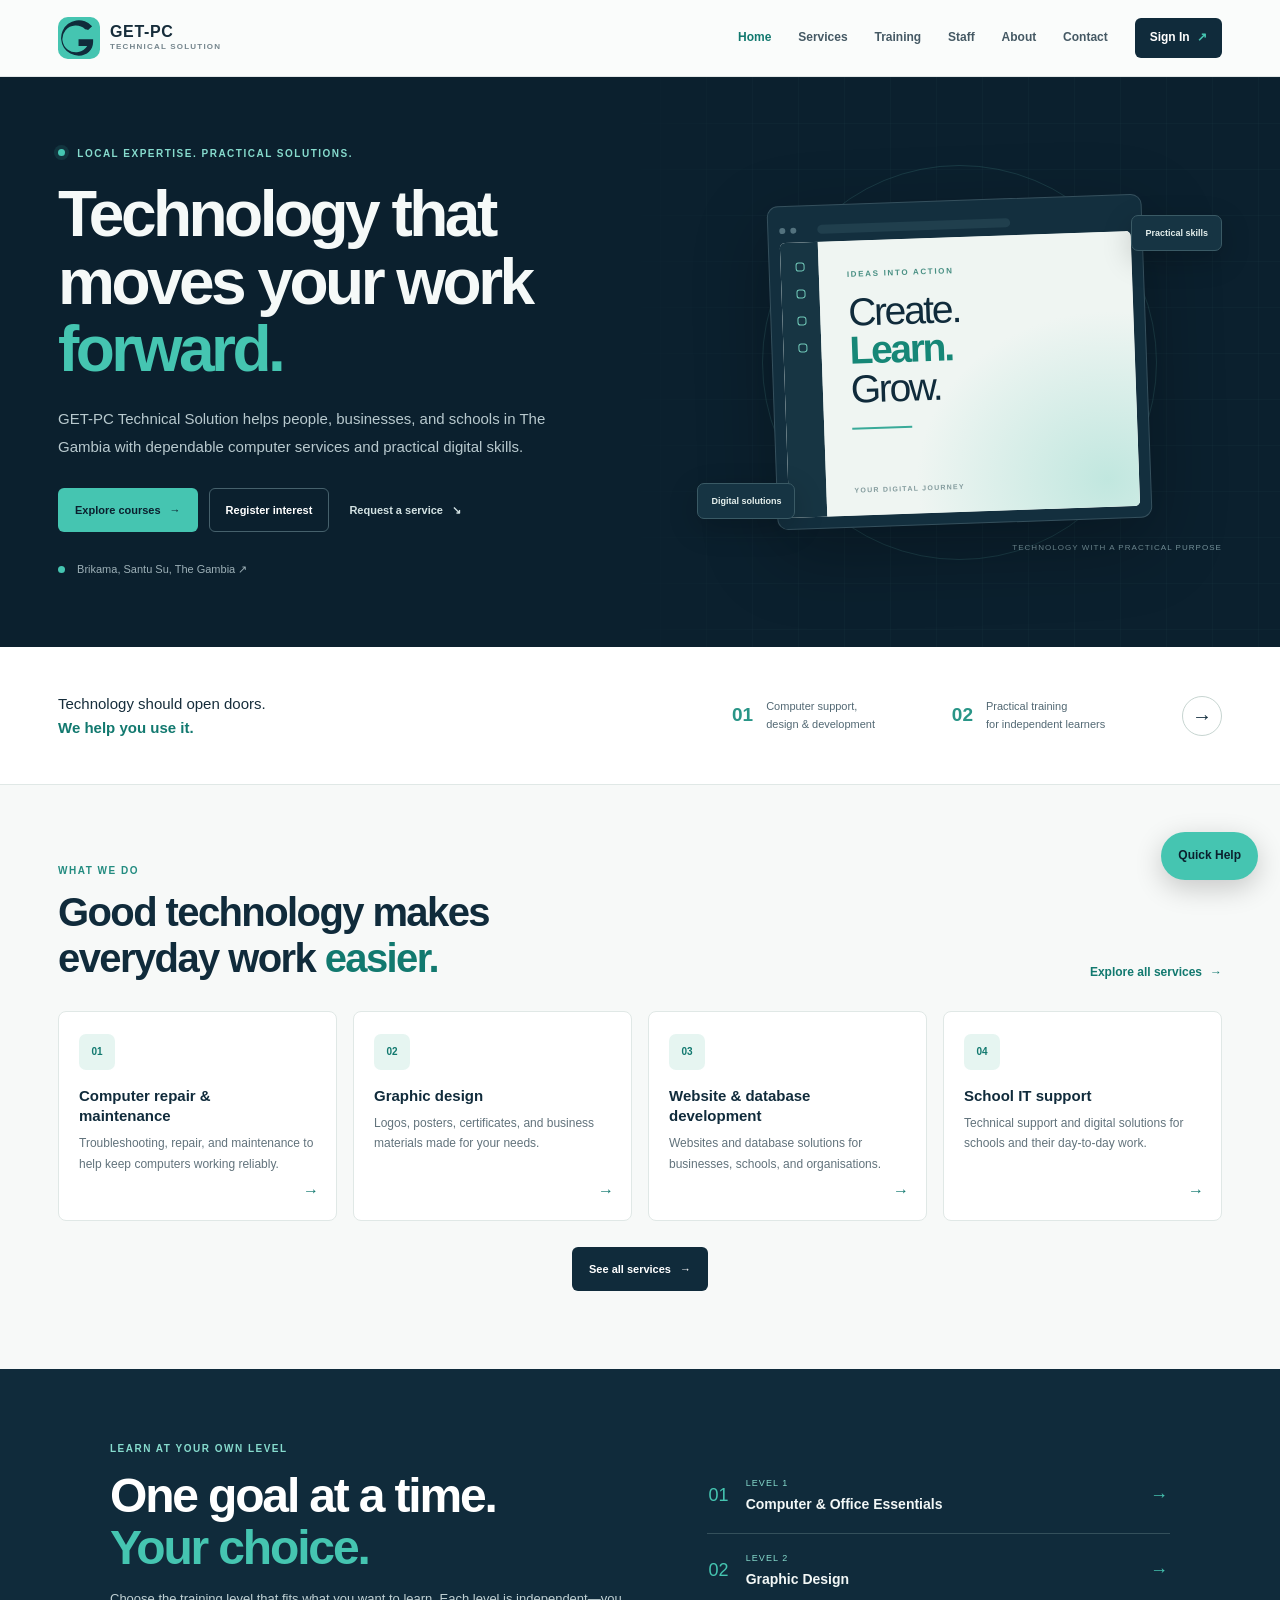
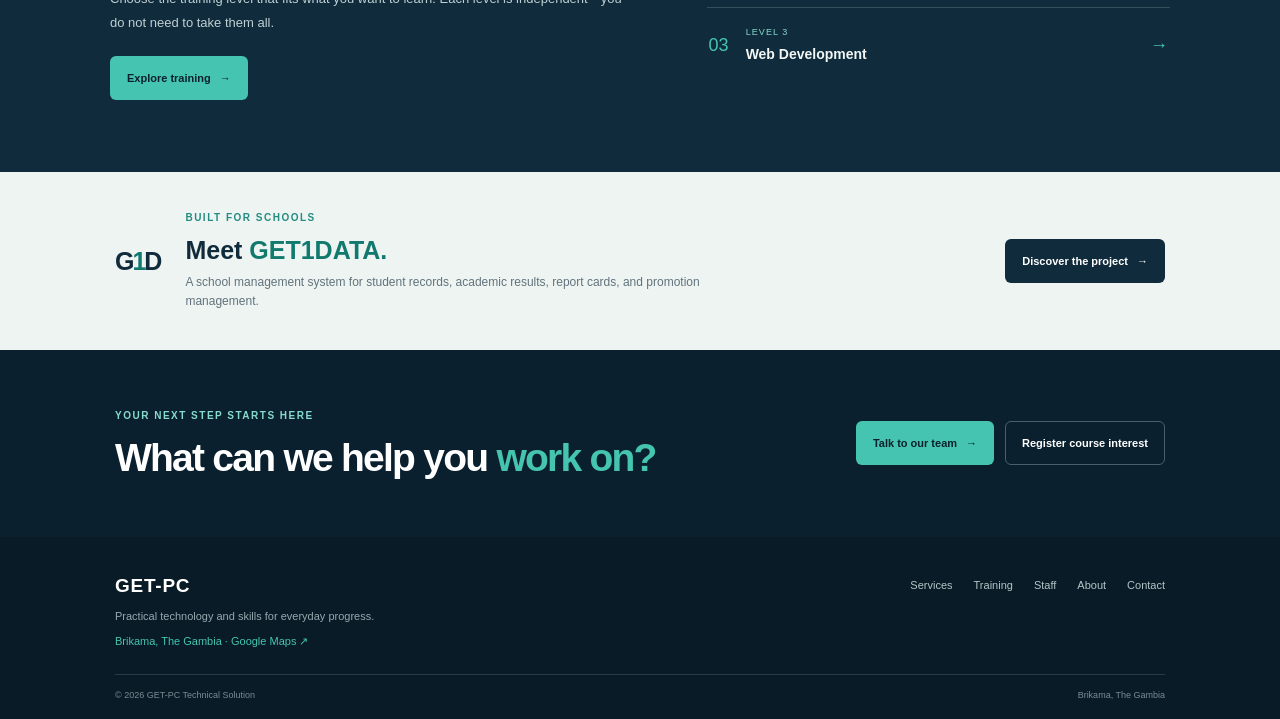
==== commit d169d7b7: "changes" ====
--- a/index.html
+++ b/index.html
@@ -1,9 +1,11 @@
 <!doctype html>
 <html lang="en">
+
 <head>
   <meta charset="utf-8">
   <meta name="viewport" content="width=device-width, initial-scale=1">
-  <meta name="description" content="GET-PC Technical Solution provides computer services, practical digital skills training, and school IT support in Brikama, The Gambia.">
+  <meta name="description"
+    content="GET-PC Technical Solution provides computer services, practical digital skills training, and school IT support in Brikama, The Gambia.">
   <meta name="theme-color" content="#102b3b">
   <title>GET-PC Technical Solution | Brikama, The Gambia</title>
   <link rel="icon" href="assets/images/getpc-mark.svg" type="image/svg+xml">
@@ -14,36 +16,14 @@
 
 <body>
   <a class="skip-link" href="#main-content">Skip to content</a>
-
-  <div class="top-contact" aria-label="Contact GET-PC">
-    <div>
-      <span>Brikama Santu Su, The Gambia</span>
-      <a href="https://wa.me/2203696147" target="_blank" rel="noopener noreferrer">
-        WhatsApp: +220 3696147
-      </a>
-      <a href="mailto:getpc24@gmail.com">
-        Email: getpc24@gmail.com
-      </a>
-    </div>
-  </div>
-
   <header class="site-header">
     <div class="nav-wrap">
       <a class="brand" href="index.html" aria-label="GET-PC home">
         <img src="assets/images/getpc-mark.svg" alt="" width="42" height="42">
-        <span>
-          <strong>GET-PC</strong>
-          <small>TECHNICAL SOLUTION</small>
-        </span>
+        <span><strong>GET-PC</strong><small>TECHNICAL SOLUTION</small></span>
       </a>
-
-      <button class="menu-toggle" type="button"
-        aria-expanded="false"
-        aria-controls="main-navigation"
-        aria-label="Open navigation">
-        Menu
-      </button>
-
+      <button class="menu-toggle" type="button" aria-expanded="false" aria-controls="main-navigation"
+        aria-label="Open navigation">Menu</button>
       <nav id="main-navigation" class="main-nav" aria-label="Main navigation">
         <a href="index.html" aria-current="page">Home</a>
         <a href="services.html">Services</a>
@@ -51,259 +31,150 @@
         <a href="staff.html">Staff</a>
         <a href="about.html">About</a>
         <a href="contact.html">Contact</a>
-        <a class="nav-sign-in" data-portal-login
-          href="https://getpcskills.floot.app/login"
-          target="_blank" rel="noopener noreferrer">
-          Sign In <span aria-hidden="true">↗</span>
-        </a>
+        <a class="nav-sign-in" data-portal-login href="https://getpcskills.floot.app/login" target="_blank"
+          rel="noopener noreferrer">Sign In <span aria-hidden="true">↗</span></a>
       </nav>
     </div>
   </header>
-
   <main id="main-content">
     <section class="hero">
       <div class="hero-grid" aria-hidden="true"></div>
-
       <div class="hero-inner">
         <div class="hero-copy">
-          <p class="eyebrow eyebrow-light">
-            <span class="eyebrow-dot"></span>
-            Local expertise. Practical solutions.
-          </p>
-
+          <p class="eyebrow eyebrow-light"><span class="eyebrow-dot"></span> Local expertise. Practical solutions.</p>
           <h1>Technology that moves your work <em>forward.</em></h1>
-
-          <p class="hero-description">
-            GET-PC Technical Solution helps people, businesses, and schools
-            in The Gambia with dependable computer services and practical
-            digital skills.
-          </p>
-
+          <p class="hero-description">GET-PC Technical Solution helps people, businesses, and schools in The Gambia with
+            dependable computer services and practical digital skills.</p>
           <div class="button-row">
-            <a class="button button-teal" href="training.html">
-              Explore courses <span aria-hidden="true">→</span>
-            </a>
-            <a class="button button-outline" href="register.html">
-              Register interest
-            </a>
-            <a class="button button-plain" href="services.html">
-              Request a service <span aria-hidden="true">↘</span>
-            </a>
+            <a class="button button-teal" href="training.html">Explore courses <span aria-hidden="true">→</span></a>
+            <a class="button button-outline" href="register.html">Register interest</a>
+            <a class="button button-plain" href="services.html">Request a service <span aria-hidden="true">↘</span></a>
           </div>
-
-          <p class="hero-location">
-            <span class="location-dot"></span>
-            <a
-              href="https://www.google.com/maps/dir/?api=1&amp;destination=13.263893%2C-16.646888"
-              target="_blank" rel="noopener noreferrer">
-              Brikama, Santu Su, The Gambia
-              <span aria-hidden="true">↗</span>
-            </a>
-          </p>
+          <p class="hero-location"><span class="location-dot"></span> <a
+              href="https://www.google.com/maps/dir/?api=1&amp;destination=13.263893%2C-16.646888" target="_blank"
+              rel="noopener noreferrer">Brikama, Santu Su, The Gambia <span aria-hidden="true">↗</span></a></p>
         </div>
-
         <div class="hero-visual" aria-label="Technology, learning, and digital solutions">
           <div class="orbit orbit-large"></div>
           <div class="orbit orbit-small"></div>
-
           <div class="screen-card">
-            <div class="screen-top">
-              <i></i><i></i><i><b></b></i>
-            </div>
-
+            <div class="screen-top"><i></i><i></i><i><b></b></i></div>
             <div class="screen-content">
-              <div class="screen-sidebar">
-                <span></span><span></span><span></span><span></span>
-              </div>
+              <div class="screen-sidebar"><span></span><span></span><span></span><span></span></div>
               <div class="screen-board">
-                <p>IDEAS INTO ACTION</p>
-                <strong>Create.<br><em>Learn.</em><br>Grow.</strong>
-                <span class="board-rule"></span>
-                <small>YOUR DIGITAL JOURNEY</small>
+                <p>IDEAS INTO ACTION</p><strong>Create.<br><em>Learn.</em><br>Grow.</strong>
+                <span class="board-rule"></span><small>YOUR DIGITAL JOURNEY</small>
               </div>
             </div>
           </div>
-
           <span class="float-tag tag-skills">Practical skills</span>
           <span class="float-tag tag-solutions">Digital solutions</span>
           <p class="visual-caption">Technology with a practical purpose</p>
         </div>
       </div>
     </section>
-
     <section class="intro-strip">
       <div class="intro-inner">
-        <p class="intro-statement">
-          Technology should open doors.<br>
-          <strong>We help you use it.</strong>
-        </p>
-        <div class="intro-detail">
-          <span>01</span>
+        <p class="intro-statement">Technology should open doors.<br><strong>We help you use it.</strong></p>
+        <div class="intro-detail"><span>01</span>
           <p>Computer support,<br>design &amp; development</p>
         </div>
-        <div class="intro-detail">
-          <span>02</span>
+        <div class="intro-detail"><span>02</span>
           <p>Practical training<br>for independent learners</p>
         </div>
         <a class="round-link" href="about.html" aria-label="Learn about GET-PC">→</a>
       </div>
     </section>
-
     <section class="section">
       <div class="section-heading">
         <div>
           <p class="eyebrow">What we do</p>
           <h2>Good technology makes everyday work <em>easier.</em></h2>
         </div>
-        <a class="text-link" href="services.html">
-          Explore all services <span aria-hidden="true">→</span>
+        <a class="text-link" href="services.html">Explore all services <span aria-hidden="true">→</span></a>
+      </div>
+      <div class="card-grid service-preview-grid">
+        <a class="service-card" href="services.html#computer-repair"><span class="card-icon">01</span>
+          <h3>Computer repair &amp; maintenance</h3>
+          <p>Troubleshooting, repair, and maintenance to help keep computers working reliably.</p><span
+            class="card-arrow">→</span>
+        </a>
+        <a class="service-card" href="services.html#graphic-design"><span class="card-icon">02</span>
+          <h3>Graphic design</h3>
+          <p>Logos, posters, certificates, and business materials made for your needs.</p><span
+            class="card-arrow">→</span>
+        </a>
+        <a class="service-card" href="services.html#website-database"><span class="card-icon">03</span>
+          <h3>Website &amp; database development</h3>
+          <p>Websites and database solutions for businesses, schools, and organisations.</p><span
+            class="card-arrow">→</span>
+        </a>
+        <a class="service-card" href="services.html#school-it"><span class="card-icon">04</span>
+          <h3>School IT support</h3>
+          <p>Technical support and digital solutions for schools and their day-to-day work.</p><span
+            class="card-arrow">→</span>
         </a>
       </div>
-
-      <div class="card-grid service-preview-grid">
-        <a class="service-card" href="services.html#computer-repair">
-          <span class="card-icon">01</span>
-          <h3>Computer repair &amp; maintenance</h3>
-          <p>Troubleshooting, repair, and maintenance to help keep computers working reliably.</p>
-          <span class="card-arrow">→</span>
-        </a>
-
-        <a class="service-card" href="services.html#graphic-design">
-          <span class="card-icon">02</span>
-          <h3>Graphic design</h3>
-          <p>Logos, posters, certificates, and business materials made for your needs.</p>
-          <span class="card-arrow">→</span>
-        </a>
-
-        <a class="service-card" href="services.html#website-database">
-          <span class="card-icon">03</span>
-          <h3>Website &amp; database development</h3>
-          <p>Websites and database solutions for businesses, schools, and organisations.</p>
-          <span class="card-arrow">→</span>
-        </a>
-
-        <a class="service-card" href="services.html#school-it">
-          <span class="card-icon">04</span>
-          <h3>School IT support</h3>
-          <p>Technical support and digital solutions for schools and their day-to-day work.</p>
-          <span class="card-arrow">→</span>
-        </a>
-      </div>
-
-      <div class="section-end">
-        <a class="button button-dark" href="services.html">
-          See all services <span aria-hidden="true">→</span>
-        </a>
-      </div>
+      <div class="section-end"><a class="button button-dark" href="services.html">See all services <span
+            aria-hidden="true">→</span></a></div>
     </section>
-
     <section class="training-band">
       <div class="training-band-inner">
         <div>
           <p class="eyebrow eyebrow-light">Learn at your own level</p>
           <h2>One goal at a time.<br><em>Your choice.</em></h2>
-          <p>
-            Choose the training level that fits what you want to learn.
-            Each level is independent—you do not need to take them all.
-          </p>
-          <a class="button button-teal" href="training.html">
-            Explore training <span aria-hidden="true">→</span>
-          </a>
+          <p>Choose the training level that fits what you want to learn. Each level is independent—you do not need to
+            take them all.</p>
+          <a class="button button-teal" href="training.html">Explore training <span aria-hidden="true">→</span></a>
+
         </div>
-
         <ol class="course-stack">
-          <li>
-            <a href="training.html#level-1">
-              <span>01</span>
-              <span>
-                <small>LEVEL 1</small>
-                <strong>Computer &amp; Office Essentials</strong>
-              </span>
-              <b aria-hidden="true">→</b>
-            </a>
-          </li>
-          <li>
-            <a href="training.html#level-2">
-              <span>02</span>
-              <span>
-                <small>LEVEL 2</small>
-                <strong>Graphic Design</strong>
-              </span>
-              <b aria-hidden="true">→</b>
-            </a>
-          </li>
-          <li>
-            <a href="training.html#level-3">
-              <span>03</span>
-              <span>
-                <small>LEVEL 3</small>
-                <strong>Web Development</strong>
-              </span>
-              <b aria-hidden="true">→</b>
-            </a>
-          </li>
+          <li><a href="training.html#level-1"><span>01</span><span><small>LEVEL 1</small><strong>Computer &amp; Office
+                  Essentials</strong></span><b aria-hidden="true">→</b></a></li>
+          <li><a href="training.html#level-2"><span>02</span><span><small>LEVEL 2</small><strong>Graphic
+                  Design</strong></span><b aria-hidden="true">→</b></a></li>
+          <li><a href="training.html#level-3"><span>03</span><span><small>LEVEL 3</small><strong>Web
+                  Development</strong></span><b aria-hidden="true">→</b></a></li>
         </ol>
       </div>
     </section>
-
     <section class="project-teaser">
       <div class="project-teaser-inner">
         <div class="get1data-mark">G<span>1</span>D</div>
         <div>
           <p class="eyebrow">Built for schools</p>
           <h2>Meet <em>GET1DATA.</em></h2>
-          <p>
-            A school management system for student records, academic results,
-            report cards, and promotion management.
+          <p>A school management system for student records, academic results, report cards, and promotion management.
           </p>
         </div>
-        <a class="button button-dark" href="about.html#projects">
-          Discover the project <span aria-hidden="true">→</span>
-        </a>
+        <a class="button button-dark" href="about.html#projects">Discover the project <span
+            aria-hidden="true">→</span></a>
       </div>
     </section>
-
     <section class="home-cta">
       <div>
         <p class="eyebrow eyebrow-light">Your next step starts here</p>
         <h2>What can we help you <em>work on?</em></h2>
       </div>
-      <div class="button-row">
-        <a class="button button-teal" href="contact.html">
-          Talk to our team <span aria-hidden="true">→</span>
-        </a>
-        <a class="button button-outline" href="register.html">
-          Register course interest
-        </a>
-      </div>
+      <div class="button-row"><a class="button button-teal" href="contact.html">Talk to our team <span
+            aria-hidden="true">→</span></a><a class="button button-outline" href="register.html">Register course
+          interest</a></div>
     </section>
   </main>
-
   <footer class="site-footer">
     <div class="footer-main">
-      <div>
-        <a class="footer-brand" href="index.html">GET-PC</a>
+      <div><a class="footer-brand" href="index.html">GET-PC</a>
         <p>Practical technology and skills for everyday progress.</p>
-        <p class="footer-location">
-          <a
-            href="https://www.google.com/maps/dir/?api=1&amp;destination=13.263893%2C-16.646888"
-            target="_blank" rel="noopener noreferrer">
-            Brikama, The Gambia · Google Maps ↗
-          </a>
-        </p>
+        <p class="footer-location"><a
+            href="https://www.google.com/maps/dir/?api=1&amp;destination=13.263893%2C-16.646888" target="_blank"
+            rel="noopener noreferrer">Brikama, The Gambia · Google Maps ↗</a></p>
       </div>
-      <nav class="footer-links" aria-label="Footer navigation">
-        <a href="services.html">Services</a>
-        <a href="training.html">Training</a>
-        <a href="staff.html">Staff</a>
-        <a href="about.html">About</a>
-        <a href="contact.html">Contact</a>
-      </nav>
+      <nav class="footer-links" aria-label="Footer navigation"><a href="services.html">Services</a><a
+          href="training.html">Training</a><a href="staff.html">Staff</a><a href="about.html">About</a><a
+          href="contact.html">Contact</a></nav>
     </div>
-    <div class="footer-bottom">
-      <span>© 2026 GET-PC Technical Solution</span>
-      <span>Brikama, The Gambia</span>
-    </div>
+    <div class="footer-bottom"><span>© 2026 GET-PC Technical Solution</span><span>Brikama, The Gambia</span></div>
   </footer>
 </body>
+
 </html>
--- a/assets/css/styles.css
+++ b/assets/css/styles.css
@@ -1,99 +1,323 @@
-/* Contact and registration improvements */
-
-.top-contact {
-  background: #0b202e;
-  color: #fff;
-  font-size: 0.86rem;
+:root {
+  color-scheme: light;
+  --navy: #102b3b;
+  --navy-deep: #0b202e;
+  --teal: #45c5b1;
+  --teal-dark: #12796f;
+  --ink: #162d3b;
+  --muted: #62737c;
+  --paper: #f7f9f8;
+  --white: #fff;
+  --line: #e0e8e6;
+  --focus: #e0a451;
+  font-family: Arial, Helvetica, sans-serif;
 }
 
-.top-contact > div {
-  max-width: 1200px;
-  margin: auto;
-  padding: 10px 24px;
-  display: flex;
-  align-items: center;
-  justify-content: space-between;
-  gap: 12px;
-  flex-wrap: wrap;
+* { box-sizing: border-box; }
+html { scroll-behavior: smooth; scroll-padding-top: 90px; }
+body { margin: 0; color: var(--ink); background: var(--paper); line-height: 1.6; -webkit-font-smoothing: antialiased; }
+a { color: inherit; text-decoration: none; }
+button, input, select, textarea { font: inherit; }
+button, a { -webkit-tap-highlight-color: transparent; }
+:focus-visible { outline: 3px solid var(--focus); outline-offset: 3px; }
+::selection { color: var(--navy-deep); background: #b9eee5; }
+.skip-link { position: fixed; z-index: 100; top: 8px; left: 8px; padding: 10px 14px; transform: translateY(-150%); color: var(--white); background: var(--navy); border-radius: 5px; }
+.skip-link:focus { transform: translateY(0); }
+.site-header { position: sticky; z-index: 20; top: 0; border-bottom: 1px solid rgba(20,54,66,.1); background: rgba(250,252,251,.97); backdrop-filter: blur(14px); }
+.nav-wrap { display: flex; align-items: center; justify-content: space-between; width: min(100% - 48px, 1164px); min-height: 76px; margin: 0 auto; }
+.brand { display: inline-flex; align-items: center; gap: 10px; flex: 0 0 auto; }
+.brand img { display: block; }
+.brand span { display: grid; gap: 0; }
+.brand strong { font-size: 16px; letter-spacing: .04em; line-height: 1.2; }
+.brand small { color: #74858c; font-size: 8px; font-weight: 700; letter-spacing: .15em; }
+.main-nav { display: flex; align-items: center; gap: clamp(12px, 2.1vw, 27px); color: #455964; font-size: 12px; font-weight: 700; }
+.main-nav > a:not(.nav-sign-in) { padding: 10px 0; transition: color .18s ease; }
+.main-nav > a:not(.nav-sign-in):hover, .main-nav > a[aria-current="page"]:not(.nav-sign-in) { color: var(--teal-dark); }
+.nav-sign-in { padding: 10px 15px; border-radius: 6px; color: var(--white); background: var(--navy); }
+.nav-sign-in:hover { background: var(--teal-dark); }
+.nav-sign-in span { margin-left: 4px; color: var(--teal); }
+.menu-toggle { display: none; border: 1px solid var(--line); border-radius: 5px; padding: 8px 12px; color: var(--navy); background: var(--white); font-size: 12px; font-weight: 700; cursor: pointer; }
+
+.hero { position: relative; overflow: hidden; color: var(--white); background: var(--navy-deep); }
+.hero-inner { position: relative; z-index: 1; display: grid; grid-template-columns: 1.06fr .94fr; align-items: center; gap: 48px; width: min(100% - 48px, 1164px); min-height: 570px; padding: 62px 0; margin: auto; }
+.hero-grid { position: absolute; inset: 0 0 0 48%; opacity: .13; background-image: linear-gradient(rgba(125,206,194,.24) 1px, transparent 1px), linear-gradient(90deg, rgba(125,206,194,.24) 1px, transparent 1px); background-size: 46px 46px; mask-image: linear-gradient(90deg, transparent, black 24%, black); }
+.eyebrow { margin: 0; color: #238c80; font-size: 10px; font-weight: 800; letter-spacing: .15em; line-height: 1.5; text-transform: uppercase; }
+.eyebrow-light { color: #86dbcd; }
+.eyebrow-dot { display: inline-block; width: 7px; height: 7px; margin-right: 8px; border-radius: 50%; background: var(--teal); box-shadow: 0 0 0 4px rgba(69,197,177,.12); vertical-align: 1px; }
+h1, h2, h3, p { margin-top: 0; }
+.hero h1, .page-hero h1 { max-width: 680px; margin: 20px 0 0; color: #f5f9f8; font-size: clamp(42px, 5vw, 64px); font-weight: 650; line-height: 1.06; letter-spacing: -.055em; }
+.hero h1 em, .page-hero h1 em, .training-band h2 em, .home-cta h2 em { color: var(--teal); font-style: normal; }
+.hero-description { max-width: 525px; margin: 21px 0 0; color: #b8c9ce; font-size: 15px; line-height: 1.85; }
+.button-row { display: flex; align-items: center; flex-wrap: wrap; gap: 11px; margin-top: 27px; }
+.button { display: inline-flex; min-height: 44px; align-items: center; justify-content: center; gap: 9px; padding: 0 16px; border: 1px solid transparent; border-radius: 6px; font-size: 11px; font-weight: 750; line-height: 1.3; text-align: center; transition: transform .18s ease, background .18s ease, border-color .18s ease; }
+.button:hover { transform: translateY(-1px); }
+.button-teal { color: var(--navy-deep); background: var(--teal); }
+.button-teal:hover { background: #65d8c6; }
+.button-outline { color: var(--white); border-color: #46616c; background: transparent; }
+.button-outline:hover { border-color: var(--teal); }
+.button-plain { padding: 0 8px; color: #d3e2e3; }
+.button-dark { color: var(--white); background: var(--navy); }
+.button-dark:hover { background: var(--teal-dark); }
+.hero-location { margin: 29px 0 0; color: #9db0b7; font-size: 11px; }
+.location-dot { display: inline-block; width: 7px; height: 7px; margin-right: 9px; border-radius: 50%; background: var(--teal); }
+.hero-visual { position: relative; display: grid; min-height: 390px; place-items: center; }
+.orbit { position: absolute; border: 1px solid rgba(107,206,192,.15); border-radius: 50%; }
+.orbit-large { width: min(100%, 395px); aspect-ratio: 1; }
+.orbit-small { width: min(78%, 310px); aspect-ratio: 1; }
+.screen-card { position: relative; z-index: 1; width: min(100%, 375px); padding: 11px; transform: rotate(-2deg); border: 1px solid #35505d; border-radius: 11px; background: #132f3e; box-shadow: 0 24px 75px rgba(0,0,0,.28); }
+.screen-top { display: flex; height: 25px; align-items: center; gap: 5px; }
+.screen-top i { width: 6px; height: 6px; border-radius: 50%; background: #53727e; }
+.screen-top i:last-child { width: 55%; height: 9px; margin-left: 16px; border-radius: 8px; background: #203f4d; }
+.screen-content { display: flex; min-height: 275px; overflow: hidden; border-radius: 5px; background: #e8f0ed; }
+.screen-sidebar { display: flex; width: 38px; flex: 0 0 38px; flex-direction: column; align-items: center; gap: 18px; padding-top: 20px; background: #173543; }
+.screen-sidebar span { width: 9px; height: 9px; border: 1px solid #71c9b9; border-radius: 3px; }
+.screen-board { position: relative; flex: 1; padding: 28px; color: var(--navy); background: radial-gradient(ellipse at 90% 90%, #c1e7df, transparent 48%), #eff5f2; }
+.screen-board p { color: #488f83; font-size: 8px; font-weight: 800; letter-spacing: .21em; }
+.screen-board strong { display: block; margin-top: 12px; font-size: 39px; font-weight: 400; line-height: .99; letter-spacing: -.06em; }
+.screen-board em { color: #168777; font-style: normal; font-weight: 700; }
+.screen-board small { position: absolute; bottom: 20px; color: #829a9c; font-size: 7px; font-weight: 700; letter-spacing: .18em; }
+.board-rule { display: block; width: 60px; height: 2px; margin-top: 18px; background: #39aa99; }
+.float-tag { position: absolute; z-index: 2; padding: 10px 13px; border: 1px solid #3a5a65; border-radius: 7px; color: #e5f0ed; background: #163443; box-shadow: 0 9px 30px rgba(0,0,0,.2); font-size: 9px; font-weight: 700; }
+.tag-skills { top: 48px; right: 0; }
+.tag-solutions { bottom: 38px; left: 0; }
+.visual-caption { position: absolute; right: 0; bottom: -6px; color: #76929b; font-size: 8px; letter-spacing: .13em; text-transform: uppercase; }
+
+.intro-strip { border-bottom: 1px solid var(--line); background: var(--white); }
+.intro-inner { display: flex; min-height: 137px; align-items: center; gap: clamp(25px, 6vw, 80px); width: min(100% - 48px, 1164px); padding: 24px 0; margin: auto; }
+.intro-statement { margin: 0 auto 0 0; font-size: 15px; line-height: 1.55; }
+.intro-statement strong { color: var(--teal-dark); }
+.intro-detail { display: flex; align-items: center; gap: 13px; color: #526873; font-size: 11px; }
+.intro-detail span { color: #299587; font-size: 19px; font-weight: 700; }
+.intro-detail p { margin: 0; }
+.round-link { display: grid; width: 40px; height: 40px; flex: 0 0 auto; place-items: center; border: 1px solid #c7d5d1; border-radius: 50%; color: var(--navy); font-size: 20px; }
+.section { width: min(100% - 48px, 1164px); padding: 78px 0; margin: auto; }
+.section-heading { display: flex; align-items: end; justify-content: space-between; gap: 25px; margin-bottom: 29px; }
+.section-heading h2, .about-intro h2, .project-section h2 { max-width: 590px; margin: 11px 0 0; color: var(--navy); font-size: clamp(28px, 3.3vw, 40px); line-height: 1.16; letter-spacing: -.04em; }
+.section-heading h2 em { color: var(--teal-dark); font-style: normal; }
+.text-link { display: inline-flex; align-items: center; gap: 8px; color: var(--teal-dark); font-size: 12px; font-weight: 750; }
+.text-link:hover { color: var(--navy); }
+.card-grid { display: grid; gap: 16px; }
+.service-preview-grid { grid-template-columns: repeat(4, minmax(0, 1fr)); }
+.service-card { position: relative; min-height: 210px; padding: 22px 20px; border: 1px solid var(--line); border-radius: 8px; background: var(--white); transition: transform .18s ease, box-shadow .18s ease; }
+.service-card:hover { transform: translateY(-3px); box-shadow: 0 12px 28px rgba(15,49,61,.08); }
+.card-icon { display: grid; width: 36px; height: 36px; place-items: center; border-radius: 7px; color: var(--teal-dark); background: #e6f5f1; font-size: 10px; font-weight: 800; }
+.service-card h3 { margin: 16px 20px 7px 0; color: var(--navy); font-size: 15px; line-height: 1.35; }
+.service-card p { margin: 0; color: var(--muted); font-size: 12px; line-height: 1.7; }
+.card-arrow { position: absolute; right: 17px; bottom: 16px; color: var(--teal-dark); }
+.section-end { margin-top: 26px; text-align: center; }
+
+.training-band { color: var(--white); background: var(--navy); }
+.training-band-inner { display: grid; grid-template-columns: 1fr .88fr; align-items: center; gap: 70px; width: min(100% - 48px, 1060px); padding: 72px 0; margin: auto; }
+.training-band h2, .home-cta h2 { margin: 14px 0 14px; font-size: clamp(32px, 4vw, 48px); line-height: 1.08; letter-spacing: -.045em; }
+.training-band-inner > div > p:not(.eyebrow):not(.small-note) { max-width: 520px; margin-bottom: 22px; color: #bfd0d3; font-size: 13px; line-height: 1.8; }
+.small-note { margin: 14px 0 0; color: #75858b; font-size: 11px; line-height: 1.7; }
+.training-band .small-note { color: #91a5ab; }
+.course-stack { padding: 0; margin: 0; list-style: none; }
+.course-stack li + li { border-top: 1px solid #34505b; }
+.course-stack a { display: flex; align-items: center; gap: 17px; padding: 17px 2px; }
+.course-stack a > span:first-child { color: var(--teal); font-size: 18px; }
+.course-stack a > span:nth-child(2) { display: grid; gap: 3px; flex: 1; }
+.course-stack small { color: #86dbcd; font-size: 9px; letter-spacing: .12em; }
+.course-stack strong { color: #f2f7f6; font-size: 14px; }
+.course-stack b { color: var(--teal); font-size: 18px; }
+.course-stack a:hover strong { color: var(--teal); }
+.project-teaser { background: #eef4f2; }
+.project-teaser-inner { display: flex; align-items: center; gap: 25px; width: min(100% - 48px, 1050px); padding: 38px 0; margin: auto; }
+.get1data-mark { flex: 0 0 auto; color: var(--navy); font-size: 25px; font-weight: 800; letter-spacing: -.08em; }
+.get1data-mark span, .project-symbol span { color: var(--teal-dark); }
+.project-teaser h2 { margin: 5px 0 3px; color: var(--navy); font-size: 25px; }
+.project-teaser h2 em { color: var(--teal-dark); font-style: normal; }
+.project-teaser p:not(.eyebrow) { max-width: 560px; margin: 0; color: var(--muted); font-size: 12px; }
+.project-teaser .button { margin-left: auto; }
+.home-cta { display: flex; align-items: center; justify-content: space-between; gap: 30px; padding: 58px max(24px, calc((100% - 1050px)/2)); color: var(--white); background: var(--navy-deep); }
+.home-cta h2 { margin-bottom: 0; font-size: clamp(27px, 3.5vw, 39px); }
+.home-cta .button-row { flex: 0 0 auto; margin-top: 0; }
+.page-hero { padding: 73px max(24px, calc((100% - 1050px)/2)) 76px; color: var(--white); background: var(--navy-deep); }
+.page-hero h1 { margin-top: 15px; font-size: clamp(40px, 5vw, 58px); }
+.page-hero > p:last-child { max-width: 650px; margin: 17px 0 0; color: #b8c9ce; font-size: 14px; line-height: 1.8; }
+.page-hero .eyebrow { margin: 0; }
+.service-list { padding-top: 35px; padding-bottom: 35px; }
+.service-detail { display: grid; grid-template-columns: 38px 48px minmax(0, 1fr) auto; align-items: center; gap: 20px; padding: 25px 0; border-bottom: 1px solid var(--line); scroll-margin-top: 100px; }
+.service-index { color: #2e9b8d; font-size: 19px; font-weight: 700; }
+.service-symbol { display: grid; width: 45px; height: 45px; place-items: center; border-radius: 8px; color: var(--teal-dark); background: #e4f3ef; font-size: 11px; font-weight: 800; }
+.service-detail-copy h2 { margin: 0 0 5px; color: var(--navy); font-size: 18px; }
+.service-detail-copy p { max-width: 600px; margin: 0; color: var(--muted); font-size: 12px; }
+.service-detail-copy .text-link { margin-top: 9px; }
+.slim-cta { display: flex; align-items: center; justify-content: space-between; gap: 20px; padding: 25px max(24px, calc((100% - 1050px)/2)); background: #edf4f2; }
+.slim-cta p { margin: 0; color: var(--navy); font-size: 13px; font-weight: 700; }
+.notice { display: flex; align-items: start; gap: 13px; padding: 16px 19px; margin-bottom: 23px; border: 1px solid #d4e9e3; border-radius: 7px; background: #eff8f5; }
+.notice > span { display: grid; width: 22px; height: 22px; flex: 0 0 auto; place-items: center; border-radius: 50%; color: var(--teal-dark); background: #d5eee7; font-weight: 800; }
+.notice p { margin: 0; color: #405d63; font-size: 12px; }
+.training-grid { grid-template-columns: repeat(3, minmax(0, 1fr)); align-items: stretch; }
+.training-card { display: flex; min-height: 345px; flex-direction: column; padding: 24px; border: 1px solid var(--line); border-radius: 8px; background: var(--white); scroll-margin-top: 100px; }
+.level-top { display: flex; align-items: center; justify-content: space-between; gap: 10px; }
+.level-top > span { color: var(--teal-dark); font-size: 20px; font-weight: 700; }
+.level-top small { color: #6b7c83; font-size: 9px; font-weight: 800; letter-spacing: .12em; }
+.training-card h2 { margin: 19px 0 9px; color: var(--navy); font-size: 21px; line-height: 1.25; }
+.training-card > p { margin: 0; color: var(--muted); font-size: 12px; line-height: 1.75; }
+.topic-list, .skill-list { padding: 0; margin: 17px 0 20px; list-style: none; }
+.topic-list li { position: relative; padding: 5px 0 5px 20px; color: #405761; font-size: 11px; }
+.topic-list li::before { position: absolute; left: 0; color: var(--teal-dark); content: "✓"; font-weight: 800; }
+.training-card-bottom { display: flex; align-items: center; justify-content: space-between; gap: 12px; padding-top: 14px; margin-top: auto; border-top: 1px solid var(--line); }
+.training-card-bottom > span { color: var(--muted); font-size: 10px; }
+.training-card-bottom .text-link { font-size: 11px; }
+.portal-callout { display: flex; align-items: center; justify-content: space-between; gap: 25px; padding: 39px max(24px, calc((100% - 1050px)/2)); color: var(--white); background: var(--navy); }
+.portal-callout h2 { margin: 7px 0 3px; font-size: 25px; }
+.portal-callout p:not(.eyebrow) { margin: 0; color: #bfd0d3; font-size: 12px; }
+.staff-section { padding-top: 62px; }
+.staff-profile { display: grid; grid-template-columns: 80px minmax(0, 1fr) minmax(220px, .65fr); align-items: start; gap: 28px; padding: 30px; border: 1px solid var(--line); border-radius: 9px; background: var(--white); }
+.staff-avatar { display: grid; width: 74px; height: 74px; place-items: center; border-radius: 50%; color: var(--navy); background: #dff2ed; font-size: 22px; font-weight: 700; letter-spacing: -.04em; }
+.staff-profile h2 { margin: 7px 0 9px; color: var(--navy); font-size: 27px; }
+.staff-profile > div:nth-child(2) > p:not(.eyebrow) { max-width: 600px; margin-bottom: 20px; color: var(--muted); font-size: 13px; }
+.staff-profile h3, .staff-project h3 { margin: 15px 0 8px; color: var(--navy); font-size: 16px; }
+.skill-list { display: grid; grid-template-columns: repeat(2, minmax(0, 1fr)); gap: 4px 14px; margin: 0; }
+.skill-list li { padding-left: 16px; color: #526873; font-size: 11px; }
+.skill-list li::before { margin-left: -16px; color: var(--teal-dark); content: "•"; font-weight: 800; }
+.staff-project { padding: 20px; border-radius: 7px; background: #f0f6f4; }
+.staff-project > p:not(.eyebrow) { color: var(--muted); font-size: 12px; }
+.about-intro { display: grid; grid-template-columns: 1fr 1fr; gap: 65px; }
+.about-intro h2 { margin-top: 11px; }
+.about-copy { padding-top: 19px; }
+.about-copy p { margin-bottom: 13px; color: #566b73; font-size: 13px; line-height: 1.85; }
+.about-services-band { display: grid; grid-template-columns: repeat(4, 1fr); padding: 25px max(24px, calc((100% - 1050px)/2)); color: #e1efec; background: var(--navy); }
+.about-services-band span { padding: 7px 12px; border-right: 1px solid #38515b; font-size: 11px; font-weight: 700; text-align: center; }
+.about-services-band span:last-child { border: 0; }
+.project-section { display: grid; grid-template-columns: .8fr 1.2fr; align-items: center; gap: 60px; }
+.project-card { padding: 28px; border: 1px solid var(--line); border-radius: 8px; background: var(--white); }
+.project-symbol { margin-bottom: 18px; color: var(--navy); font-size: 26px; font-weight: 800; letter-spacing: -.08em; }
+.project-card h3 { margin: 9px 0; color: var(--navy); font-size: 21px; }
+.project-card > p:not(.eyebrow) { color: var(--muted); font-size: 13px; }
+.project-card .button { margin-top: 6px; }
+.contact-grid { display: grid; grid-template-columns: 1fr .85fr; gap: 65px; align-items: start; }
+.contact-copy h2, .contact-guidance h2, .register-panel h2 { margin: 9px 0 12px; color: var(--navy); font-size: 27px; line-height: 1.2; }
+.contact-copy > p:not(.eyebrow), .contact-guidance > p:not(.eyebrow), .register-panel > p:not(.eyebrow) { color: #586e77; font-size: 13px; line-height: 1.8; }
+.contact-links { display: grid; gap: 11px; margin: 22px 0; }
+.contact-links a { display: inline-flex; width: fit-content; align-items: center; gap: 11px; color: var(--teal-dark); font-size: 13px; font-weight: 700; }
+.contact-links a:hover { color: var(--navy); text-decoration: underline; }
+.contact-link-icon { display: grid; width: 31px; height: 31px; place-items: center; border-radius: 50%; color: var(--teal-dark); background: #e3f3ef; font-size: 11px; }
+.selected-service { padding: 10px 12px; border-left: 3px solid var(--teal-dark); color: var(--navy); background: #edf7f4; font-size: 12px; font-weight: 700; }
+.contact-note { color: #718087 !important; font-size: 11px !important; }
+.contact-guidance { padding: 24px; border: 1px solid var(--line); border-radius: 8px; background: var(--white); }
+.contact-guidance .small-note { color: #718087; }
+.register-content { display: grid; grid-template-columns: 1fr 1fr; gap: 19px; }
+.register-panel { padding: 28px; border: 1px solid var(--line); border-radius: 8px; background: var(--white); }
+.register-panel .button { margin-top: 5px; }
+.register-panel .small-note { color: #718087; }
+.register-note { grid-column: 1 / -1; padding: 23px 26px; border-radius: 8px; background: #eef4f2; }
+.register-note h2 { margin-bottom: 7px; color: var(--navy); font-size: 18px; }
+.register-note p { margin-bottom: 8px; color: #586e77; font-size: 12px; line-height: 1.8; }
+.register-note p:last-child { margin-bottom: 0; }
+.site-footer { padding: 34px max(24px, calc((100% - 1050px)/2)) 16px; color: #d9e5e4; background: #081b26; }
+.footer-main { display: flex; align-items: start; justify-content: space-between; gap: 30px; padding-bottom: 24px; }
+.footer-brand { color: var(--white); font-size: 19px; font-weight: 800; letter-spacing: .04em; }
+.footer-main p { margin: 7px 0 0; color: #95aab0; font-size: 11px; }
+.footer-main .footer-location { color: var(--teal); }
+.footer-links { display: flex; flex-wrap: wrap; gap: 14px 21px; padding-top: 6px; }
+.footer-links a { color: #b5c5c8; font-size: 11px; }
+.footer-links a:hover { color: var(--teal); }
+.footer-bottom { display: flex; justify-content: space-between; gap: 12px; padding-top: 13px; border-top: 1px solid #263c46; color: #788d94; font-size: 9px; }
+
+.quick-help-launcher { position: fixed; z-index: 40; right: 22px; bottom: 20px; display: inline-flex; min-height: 48px; align-items: center; gap: 9px; padding: 0 17px; border: 0; border-radius: 28px; color: var(--navy-deep); background: var(--teal); box-shadow: 0 8px 28px rgba(0,0,0,.2); font-size: 12px; font-weight: 800; cursor: pointer; }
+.quick-help-launcher:hover { background: #65d8c6; }
+.quick-help-panel { position: fixed; z-index: 41; right: 22px; bottom: 80px; display: flex; width: min(360px, calc(100vw - 28px)); max-height: min(520px, calc(100vh - 110px)); flex-direction: column; overflow: hidden; border: 1px solid #dce8e4; border-radius: 12px; background: var(--white); box-shadow: 0 18px 55px rgba(11,32,46,.22); }
+.quick-help-header { display: flex; align-items: center; justify-content: space-between; padding: 15px 17px; color: var(--white); background: var(--navy); }
+.quick-help-header strong { display: block; font-size: 13px; }
+.quick-help-header span { color: #a9c0c3; font-size: 10px; }
+.quick-help-close { border: 0; color: var(--white); background: transparent; font-size: 22px; cursor: pointer; }
+.quick-help-body { overflow-y: auto; padding: 16px; }
+.quick-help-body > p { margin-bottom: 13px; color: #536871; font-size: 12px; }
+.quick-help-questions { display: grid; gap: 8px; }
+.quick-help-questions button { padding: 9px 11px; border: 1px solid #dce9e5; border-radius: 6px; color: var(--navy); background: #f5faf8; font-size: 11px; text-align: left; cursor: pointer; }
+.quick-help-questions button:hover { border-color: var(--teal-dark); background: #edf8f5; }
+.quick-help-answer { min-height: 42px; padding: 11px; margin: 13px 0 9px; border-radius: 6px; color: #405761; background: #f0f6f4; font-size: 12px; line-height: 1.65; }
+.quick-help-fallback { margin: 0 !important; font-size: 11px !important; }
+.quick-help-fallback a { color: var(--teal-dark); font-weight: 700; text-decoration: underline; }
+[hidden] { display: none !important; }
+
+@media (max-width: 900px) {
+  .main-nav { gap: 13px; font-size: 11px; }
+  .hero-inner { grid-template-columns: 1fr .8fr; gap: 25px; }
+  .service-preview-grid { grid-template-columns: repeat(2, minmax(0, 1fr)); }
+  .training-band-inner { gap: 34px; }
+  .training-card { padding: 19px; }
+  .training-card-bottom { align-items: start; flex-direction: column; }
+  .staff-profile { grid-template-columns: 72px minmax(0, 1fr); }
+  .staff-project { grid-column: 2; }
 }
-
-.top-contact a {
-  color: #fff;
-  text-decoration: underline;
-  text-underline-offset: 3px;
+@media (max-width: 700px) {
+  html { scroll-padding-top: 72px; }
+  .nav-wrap { width: calc(100% - 32px); min-height: 68px; }
+  .brand img { width: 38px; height: 38px; }
+  .menu-toggle { display: block; }
+  .main-nav { position: absolute; top: 100%; right: 0; left: 0; display: none; align-items: stretch; flex-direction: column; gap: 0; padding: 8px 16px 16px; border-bottom: 1px solid var(--line); background: #fbfdfc; box-shadow: 0 12px 18px rgba(16,43,59,.08); }
+  .main-nav.is-open { display: flex; }
+  .main-nav > a:not(.nav-sign-in) { padding: 11px 5px; border-bottom: 1px solid #edf1f0; }
+  .main-nav .nav-sign-in { margin-top: 11px; text-align: center; }
+  .hero-inner { grid-template-columns: 1fr; gap: 20px; width: calc(100% - 36px); min-height: auto; padding: 53px 0 39px; }
+  .hero h1 { font-size: clamp(39px, 11vw, 54px); }
+  .hero-description { font-size: 14px; }
+  .hero-visual { min-height: 330px; margin: 0 auto; width: min(100%, 450px); }
+  .screen-card { width: min(84%, 340px); }
+  .screen-content { min-height: 235px; }
+  .screen-board { padding: 23px; }
+  .screen-board strong { font-size: 34px; }
+  .tag-skills { top: 25px; right: 1px; }
+  .tag-solutions { bottom: 23px; left: 0; }
+  .visual-caption { right: 0; bottom: -3px; font-size: 7px; }
+  .intro-inner { display: grid; grid-template-columns: 1fr 1fr; gap: 17px; width: calc(100% - 36px); }
+  .intro-statement { grid-column: 1 / -1; margin: 0; }
+  .intro-detail { gap: 8px; font-size: 10px; }
+  .intro-detail span { font-size: 16px; }
+  .round-link { justify-self: end; width: 34px; height: 34px; }
+  .section { width: calc(100% - 36px); padding: 55px 0; }
+  .section-heading { align-items: start; flex-direction: column; gap: 14px; }
+  .section-heading h2, .about-intro h2, .project-section h2 { font-size: 31px; }
+  .service-preview-grid { gap: 11px; }
+  .service-card { min-height: 195px; padding: 17px 14px; }
+  .service-card h3 { font-size: 14px; }
+  .service-card p { font-size: 11px; }
+  .training-band-inner { grid-template-columns: 1fr; gap: 25px; width: calc(100% - 36px); padding: 53px 0; }
+  .training-band h2 { font-size: 37px; }
+  .project-teaser-inner { flex-wrap: wrap; gap: 15px; width: calc(100% - 36px); padding: 31px 0; }
+  .project-teaser-inner > div:nth-child(2) { flex: 1 1 calc(100% - 70px); }
+  .project-teaser .button { margin-left: 0; }
+  .home-cta { align-items: start; flex-direction: column; padding: 44px 18px; }
+  .home-cta .button-row { align-items: stretch; flex-direction: column; width: 100%; }
+  .home-cta .button { width: 100%; }
+  .page-hero { padding: 54px 18px 56px; }
+  .page-hero h1 { font-size: clamp(38px, 10vw, 51px); }
+  .page-hero > p:last-child { font-size: 13px; }
+  .service-list { padding-top: 21px; padding-bottom: 25px; }
+  .service-detail { grid-template-columns: 30px 40px minmax(0, 1fr); gap: 12px; padding: 19px 0; }
+  .service-index { font-size: 15px; }
+  .service-symbol { width: 39px; height: 39px; font-size: 10px; }
+  .service-detail-copy { grid-column: 3; }
+  .service-detail-copy h2 { font-size: 16px; }
+  .service-detail > .button { grid-column: 3; justify-self: start; margin-top: 3px; }
+  .slim-cta { align-items: start; flex-direction: column; padding: 22px 18px; }
+  .training-grid { grid-template-columns: 1fr; }
+  .training-card { min-height: 0; padding: 22px; }
+  .training-card-bottom { align-items: center; flex-direction: row; }
+  .portal-callout { align-items: start; flex-direction: column; padding: 30px 18px; }
+  .staff-profile { grid-template-columns: 1fr; gap: 18px; padding: 22px; }
+  .staff-project { grid-column: auto; }
+  .skill-list { grid-template-columns: 1fr; }
+  .about-intro, .project-section, .contact-grid { grid-template-columns: 1fr; gap: 24px; }
+  .about-intro { gap: 8px; }
+  .about-copy { padding-top: 0; }
+  .about-services-band { grid-template-columns: 1fr 1fr; gap: 0; padding: 15px 18px; }
+  .about-services-band span { border: 0; text-align: left; }
+  .project-section { gap: 25px; }
+  .contact-grid { gap: 26px; }
+  .register-content { grid-template-columns: 1fr; }
+  .register-note { grid-column: auto; }
+  .register-panel { padding: 22px; }
+  .footer-main { align-items: start; flex-direction: column; }
+  .footer-links { gap: 11px 17px; }
+  .footer-bottom { font-size: 8px; }
+  .quick-help-launcher { right: 14px; bottom: 14px; }
+  .quick-help-panel { right: 14px; bottom: 72px; }
 }
-
-.quick-registration {
-  display: grid;
-  gap: 10px;
-  margin-top: 24px;
+@media (prefers-reduced-motion: reduce) {
+  *, *::before, *::after { scroll-behavior: auto !important; transition-duration: .01ms !important; }
 }
-
-.quick-registration label {
-  font-weight: 600;
-}
-
-.quick-registration input:not([type="checkbox"]),
-.quick-registration select {
-  width: 100%;
-  padding: 12px;
-  border: 1px solid #8fa6ad;
-  border-radius: 6px;
-  background: white;
-  color: #102b3b;
-  font: inherit;
-  min-width: 0;
-}
-
-.quick-registration .consent {
-  display: flex;
-  align-items: flex-start;
-  gap: 10px;
-  font-weight: 400;
-  font-size: 0.9rem;
-}
-
-.consent input {
-  margin-top: 5px;
-  flex-shrink: 0;
-}
-
-.course-facts {
-  display: grid;
-  grid-template-columns: 1fr 1.4fr;
-  gap: 8px;
-  font-size: 0.9rem;
-  margin: 18px 0;
-}
-
-.course-facts dt {
-  font-weight: 600;
-}
-
-.course-facts dd {
-  margin: 0;
-}
-
-.course-detail {
-  font-size: 0.85rem;
-}
-
-#registration-status:empty {
-  display: none;
-}
-
-[hidden] {
-  display: none !important;
-}
-
-@media (max-width: 700px) {
-  .top-contact > div {
-    justify-content: center;
-    padding: 10px 16px;
-    text-align: center;
-  }
-
-  .top-contact span {
-    width: 100%;
-  }
-}
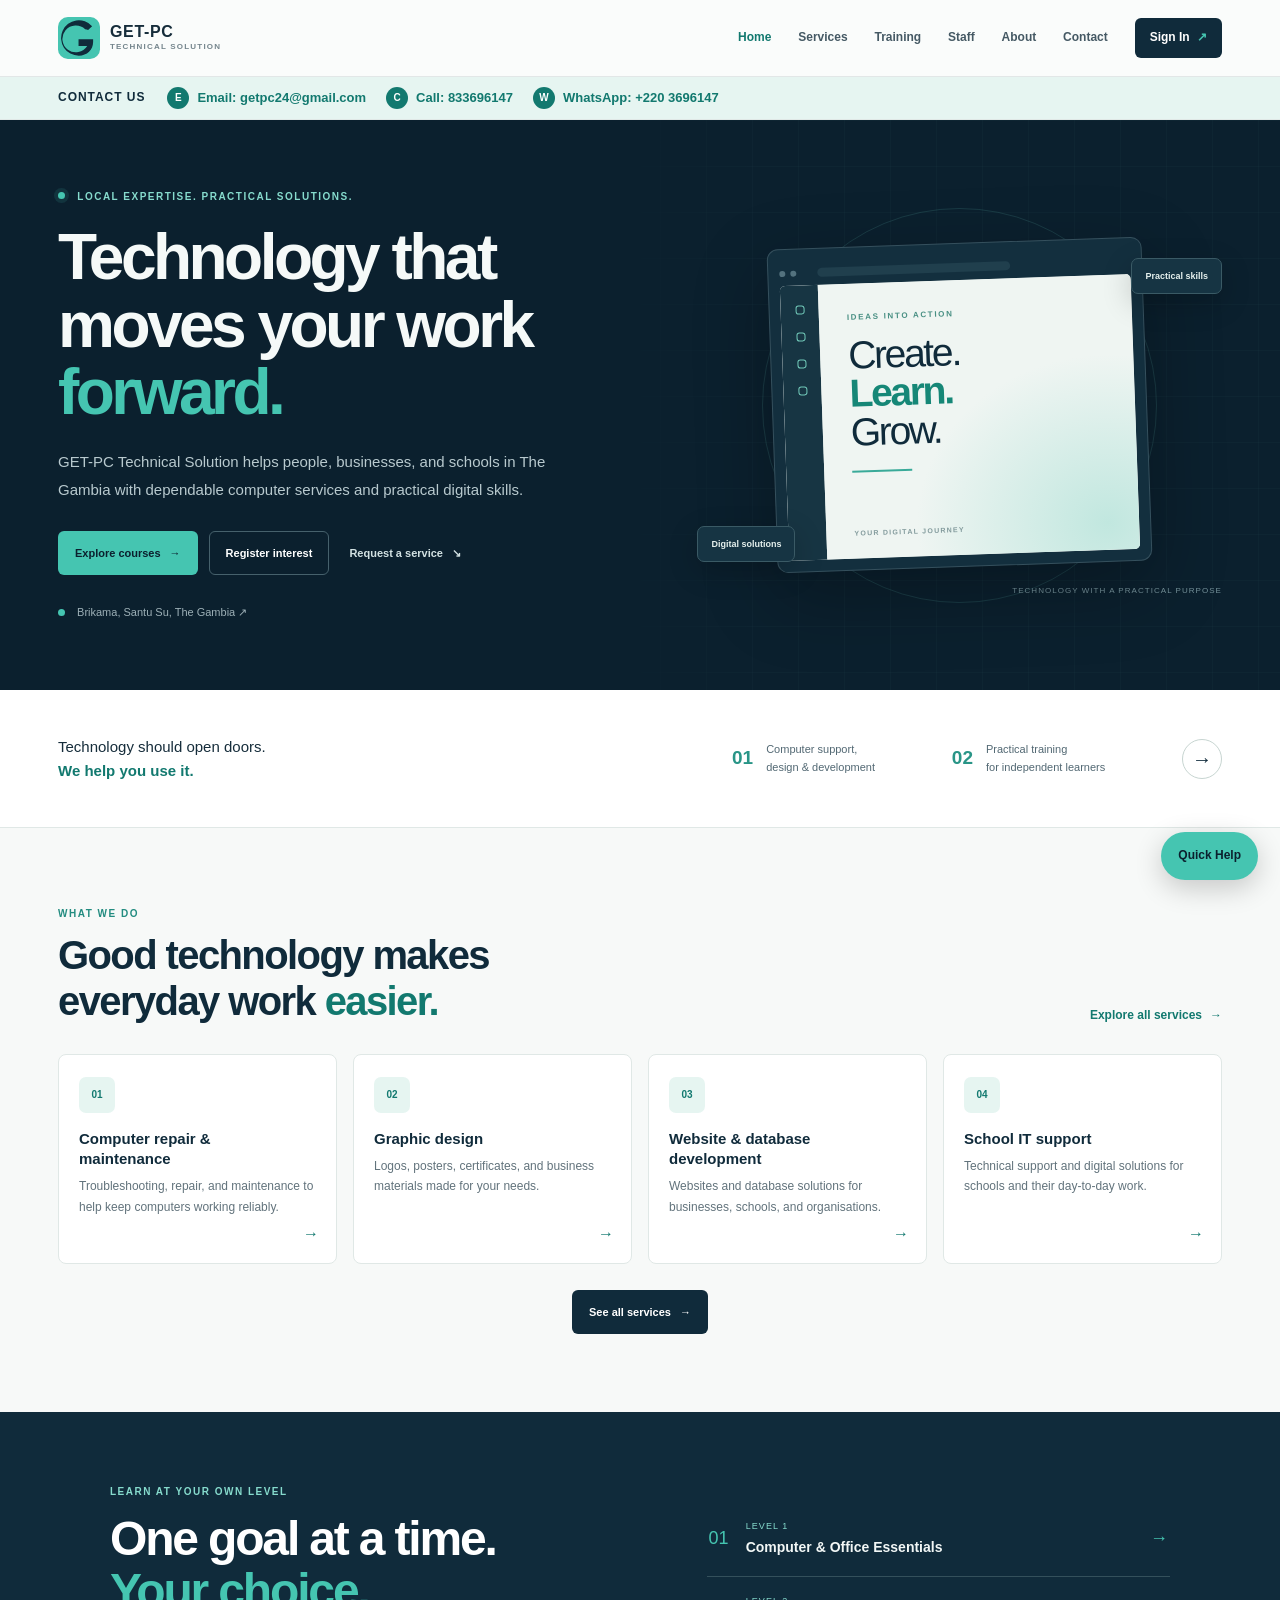
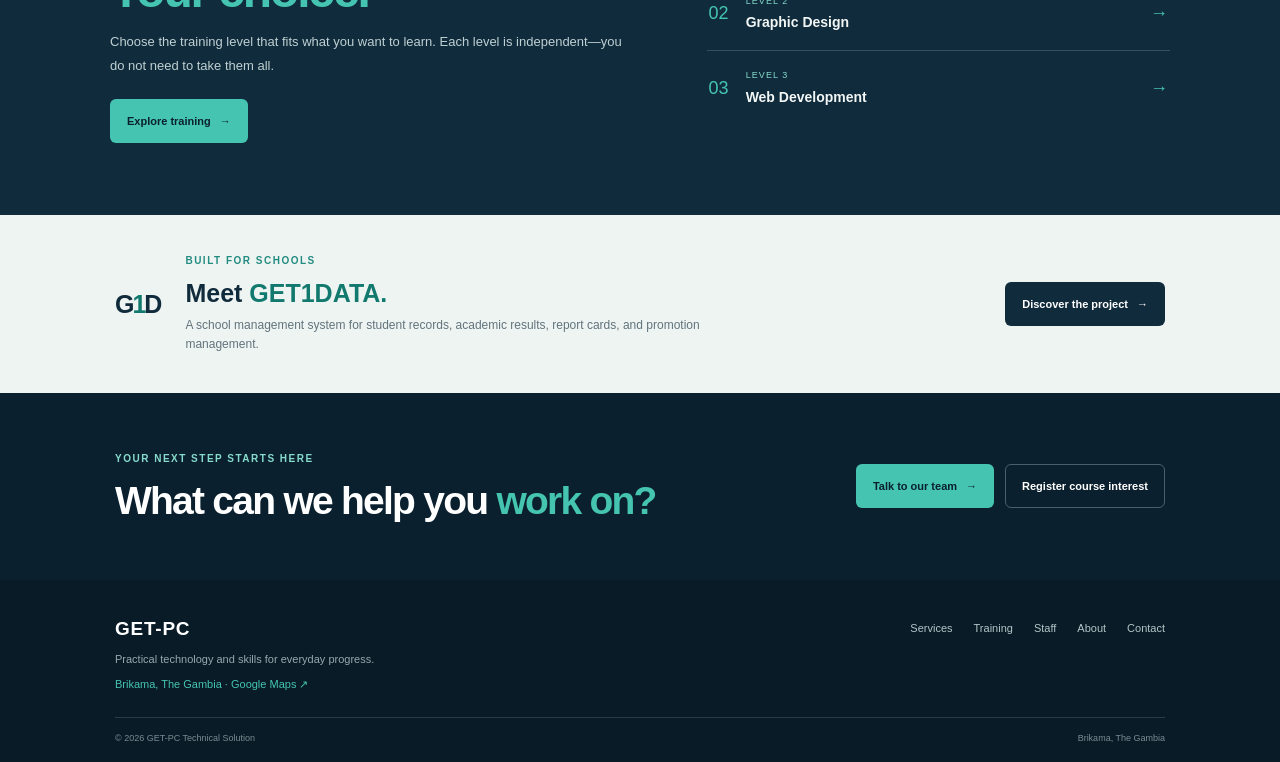
==== commit 7512592b: "Add contact details bar below the menu on the home page Shows email, phone and WhatsApp from config." ====
--- a/index.html
+++ b/index.html
@@ -1,180 +1,186 @@
-<!doctype html>
-<html lang="en">
-
-<head>
-  <meta charset="utf-8">
-  <meta name="viewport" content="width=device-width, initial-scale=1">
-  <meta name="description"
-    content="GET-PC Technical Solution provides computer services, practical digital skills training, and school IT support in Brikama, The Gambia.">
-  <meta name="theme-color" content="#102b3b">
-  <title>GET-PC Technical Solution | Brikama, The Gambia</title>
-  <link rel="icon" href="assets/images/getpc-mark.svg" type="image/svg+xml">
-  <link rel="stylesheet" href="assets/css/styles.css">
-  <script src="assets/js/config.js" defer></script>
-  <script src="assets/js/main.js" defer></script>
-</head>
-
-<body>
-  <a class="skip-link" href="#main-content">Skip to content</a>
-  <header class="site-header">
-    <div class="nav-wrap">
-      <a class="brand" href="index.html" aria-label="GET-PC home">
-        <img src="assets/images/getpc-mark.svg" alt="" width="42" height="42">
-        <span><strong>GET-PC</strong><small>TECHNICAL SOLUTION</small></span>
-      </a>
-      <button class="menu-toggle" type="button" aria-expanded="false" aria-controls="main-navigation"
-        aria-label="Open navigation">Menu</button>
-      <nav id="main-navigation" class="main-nav" aria-label="Main navigation">
-        <a href="index.html" aria-current="page">Home</a>
-        <a href="services.html">Services</a>
-        <a href="training.html">Training</a>
-        <a href="staff.html">Staff</a>
-        <a href="about.html">About</a>
-        <a href="contact.html">Contact</a>
-        <a class="nav-sign-in" data-portal-login href="https://getpcskills.floot.app/login" target="_blank"
-          rel="noopener noreferrer">Sign In <span aria-hidden="true">↗</span></a>
-      </nav>
-    </div>
-  </header>
-  <main id="main-content">
-    <section class="hero">
-      <div class="hero-grid" aria-hidden="true"></div>
-      <div class="hero-inner">
-        <div class="hero-copy">
-          <p class="eyebrow eyebrow-light"><span class="eyebrow-dot"></span> Local expertise. Practical solutions.</p>
-          <h1>Technology that moves your work <em>forward.</em></h1>
-          <p class="hero-description">GET-PC Technical Solution helps people, businesses, and schools in The Gambia with
-            dependable computer services and practical digital skills.</p>
-          <div class="button-row">
-            <a class="button button-teal" href="training.html">Explore courses <span aria-hidden="true">→</span></a>
-            <a class="button button-outline" href="register.html">Register interest</a>
-            <a class="button button-plain" href="services.html">Request a service <span aria-hidden="true">↘</span></a>
-          </div>
-          <p class="hero-location"><span class="location-dot"></span> <a
-              href="https://www.google.com/maps/dir/?api=1&amp;destination=13.263893%2C-16.646888" target="_blank"
-              rel="noopener noreferrer">Brikama, Santu Su, The Gambia <span aria-hidden="true">↗</span></a></p>
-        </div>
-        <div class="hero-visual" aria-label="Technology, learning, and digital solutions">
-          <div class="orbit orbit-large"></div>
-          <div class="orbit orbit-small"></div>
-          <div class="screen-card">
-            <div class="screen-top"><i></i><i></i><i><b></b></i></div>
-            <div class="screen-content">
-              <div class="screen-sidebar"><span></span><span></span><span></span><span></span></div>
-              <div class="screen-board">
-                <p>IDEAS INTO ACTION</p><strong>Create.<br><em>Learn.</em><br>Grow.</strong>
-                <span class="board-rule"></span><small>YOUR DIGITAL JOURNEY</small>
-              </div>
-            </div>
-          </div>
-          <span class="float-tag tag-skills">Practical skills</span>
-          <span class="float-tag tag-solutions">Digital solutions</span>
-          <p class="visual-caption">Technology with a practical purpose</p>
-        </div>
-      </div>
-    </section>
-    <section class="intro-strip">
-      <div class="intro-inner">
-        <p class="intro-statement">Technology should open doors.<br><strong>We help you use it.</strong></p>
-        <div class="intro-detail"><span>01</span>
-          <p>Computer support,<br>design &amp; development</p>
-        </div>
-        <div class="intro-detail"><span>02</span>
-          <p>Practical training<br>for independent learners</p>
-        </div>
-        <a class="round-link" href="about.html" aria-label="Learn about GET-PC">→</a>
-      </div>
-    </section>
-    <section class="section">
-      <div class="section-heading">
-        <div>
-          <p class="eyebrow">What we do</p>
-          <h2>Good technology makes everyday work <em>easier.</em></h2>
-        </div>
-        <a class="text-link" href="services.html">Explore all services <span aria-hidden="true">→</span></a>
-      </div>
-      <div class="card-grid service-preview-grid">
-        <a class="service-card" href="services.html#computer-repair"><span class="card-icon">01</span>
-          <h3>Computer repair &amp; maintenance</h3>
-          <p>Troubleshooting, repair, and maintenance to help keep computers working reliably.</p><span
-            class="card-arrow">→</span>
-        </a>
-        <a class="service-card" href="services.html#graphic-design"><span class="card-icon">02</span>
-          <h3>Graphic design</h3>
-          <p>Logos, posters, certificates, and business materials made for your needs.</p><span
-            class="card-arrow">→</span>
-        </a>
-        <a class="service-card" href="services.html#website-database"><span class="card-icon">03</span>
-          <h3>Website &amp; database development</h3>
-          <p>Websites and database solutions for businesses, schools, and organisations.</p><span
-            class="card-arrow">→</span>
-        </a>
-        <a class="service-card" href="services.html#school-it"><span class="card-icon">04</span>
-          <h3>School IT support</h3>
-          <p>Technical support and digital solutions for schools and their day-to-day work.</p><span
-            class="card-arrow">→</span>
-        </a>
-      </div>
-      <div class="section-end"><a class="button button-dark" href="services.html">See all services <span
-            aria-hidden="true">→</span></a></div>
-    </section>
-    <section class="training-band">
-      <div class="training-band-inner">
-        <div>
-          <p class="eyebrow eyebrow-light">Learn at your own level</p>
-          <h2>One goal at a time.<br><em>Your choice.</em></h2>
-          <p>Choose the training level that fits what you want to learn. Each level is independent—you do not need to
-            take them all.</p>
-          <a class="button button-teal" href="training.html">Explore training <span aria-hidden="true">→</span></a>
-
-        </div>
-        <ol class="course-stack">
-          <li><a href="training.html#level-1"><span>01</span><span><small>LEVEL 1</small><strong>Computer &amp; Office
-                  Essentials</strong></span><b aria-hidden="true">→</b></a></li>
-          <li><a href="training.html#level-2"><span>02</span><span><small>LEVEL 2</small><strong>Graphic
-                  Design</strong></span><b aria-hidden="true">→</b></a></li>
-          <li><a href="training.html#level-3"><span>03</span><span><small>LEVEL 3</small><strong>Web
-                  Development</strong></span><b aria-hidden="true">→</b></a></li>
-        </ol>
-      </div>
-    </section>
-    <section class="project-teaser">
-      <div class="project-teaser-inner">
-        <div class="get1data-mark">G<span>1</span>D</div>
-        <div>
-          <p class="eyebrow">Built for schools</p>
-          <h2>Meet <em>GET1DATA.</em></h2>
-          <p>A school management system for student records, academic results, report cards, and promotion management.
-          </p>
-        </div>
-        <a class="button button-dark" href="about.html#projects">Discover the project <span
-            aria-hidden="true">→</span></a>
-      </div>
-    </section>
-    <section class="home-cta">
-      <div>
-        <p class="eyebrow eyebrow-light">Your next step starts here</p>
-        <h2>What can we help you <em>work on?</em></h2>
-      </div>
-      <div class="button-row"><a class="button button-teal" href="contact.html">Talk to our team <span
-            aria-hidden="true">→</span></a><a class="button button-outline" href="register.html">Register course
-          interest</a></div>
-    </section>
-  </main>
-  <footer class="site-footer">
-    <div class="footer-main">
-      <div><a class="footer-brand" href="index.html">GET-PC</a>
-        <p>Practical technology and skills for everyday progress.</p>
-        <p class="footer-location"><a
-            href="https://www.google.com/maps/dir/?api=1&amp;destination=13.263893%2C-16.646888" target="_blank"
-            rel="noopener noreferrer">Brikama, The Gambia · Google Maps ↗</a></p>
-      </div>
-      <nav class="footer-links" aria-label="Footer navigation"><a href="services.html">Services</a><a
-          href="training.html">Training</a><a href="staff.html">Staff</a><a href="about.html">About</a><a
-          href="contact.html">Contact</a></nav>
-    </div>
-    <div class="footer-bottom"><span>© 2026 GET-PC Technical Solution</span><span>Brikama, The Gambia</span></div>
-  </footer>
-</body>
-
+<!doctype html>
+<html lang="en">
+
+<head>
+  <meta charset="utf-8">
+  <meta name="viewport" content="width=device-width, initial-scale=1">
+  <meta name="description"
+    content="GET-PC Technical Solution provides computer services, practical digital skills training, and school IT support in Brikama, The Gambia.">
+  <meta name="theme-color" content="#102b3b">
+  <title>GET-PC Technical Solution | Brikama, The Gambia</title>
+  <link rel="icon" href="assets/images/getpc-mark.svg" type="image/svg+xml">
+  <link rel="stylesheet" href="assets/css/styles.css">
+  <script src="assets/js/config.js" defer></script>
+  <script src="assets/js/main.js" defer></script>
+</head>
+
+<body>
+  <a class="skip-link" href="#main-content">Skip to content</a>
+  <header class="site-header">
+    <div class="nav-wrap">
+      <a class="brand" href="index.html" aria-label="GET-PC home">
+        <img src="assets/images/getpc-mark.svg" alt="" width="42" height="42">
+        <span><strong>GET-PC</strong><small>TECHNICAL SOLUTION</small></span>
+      </a>
+      <button class="menu-toggle" type="button" aria-expanded="false" aria-controls="main-navigation"
+        aria-label="Open navigation">Menu</button>
+      <nav id="main-navigation" class="main-nav" aria-label="Main navigation">
+        <a href="index.html" aria-current="page">Home</a>
+        <a href="services.html">Services</a>
+        <a href="training.html">Training</a>
+        <a href="staff.html">Staff</a>
+        <a href="about.html">About</a>
+        <a href="contact.html">Contact</a>
+        <a class="nav-sign-in" data-portal-login href="https://getpcskills.floot.app/login" target="_blank"
+          rel="noopener noreferrer">Sign In <span aria-hidden="true">↗</span></a>
+      </nav>
+    </div>
+  </header>
+  <main id="main-content">
+    <section id="home-contact-bar" class="contact-bar" aria-label="Contact GET-PC" hidden>
+      <div class="contact-bar-inner">
+        <p class="contact-bar-title">Contact us</p>
+        <div class="contact-bar-links"></div>
+      </div>
+    </section>
+    <section class="hero">
+      <div class="hero-grid" aria-hidden="true"></div>
+      <div class="hero-inner">
+        <div class="hero-copy">
+          <p class="eyebrow eyebrow-light"><span class="eyebrow-dot"></span> Local expertise. Practical solutions.</p>
+          <h1>Technology that moves your work <em>forward.</em></h1>
+          <p class="hero-description">GET-PC Technical Solution helps people, businesses, and schools in The Gambia with
+            dependable computer services and practical digital skills.</p>
+          <div class="button-row">
+            <a class="button button-teal" href="training.html">Explore courses <span aria-hidden="true">→</span></a>
+            <a class="button button-outline" href="register.html">Register interest</a>
+            <a class="button button-plain" href="services.html">Request a service <span aria-hidden="true">↘</span></a>
+          </div>
+          <p class="hero-location"><span class="location-dot"></span> <a
+              href="https://www.google.com/maps/dir/?api=1&amp;destination=13.263893%2C-16.646888" target="_blank"
+              rel="noopener noreferrer">Brikama, Santu Su, The Gambia <span aria-hidden="true">↗</span></a></p>
+        </div>
+        <div class="hero-visual" aria-label="Technology, learning, and digital solutions">
+          <div class="orbit orbit-large"></div>
+          <div class="orbit orbit-small"></div>
+          <div class="screen-card">
+            <div class="screen-top"><i></i><i></i><i><b></b></i></div>
+            <div class="screen-content">
+              <div class="screen-sidebar"><span></span><span></span><span></span><span></span></div>
+              <div class="screen-board">
+                <p>IDEAS INTO ACTION</p><strong>Create.<br><em>Learn.</em><br>Grow.</strong>
+                <span class="board-rule"></span><small>YOUR DIGITAL JOURNEY</small>
+              </div>
+            </div>
+          </div>
+          <span class="float-tag tag-skills">Practical skills</span>
+          <span class="float-tag tag-solutions">Digital solutions</span>
+          <p class="visual-caption">Technology with a practical purpose</p>
+        </div>
+      </div>
+    </section>
+    <section class="intro-strip">
+      <div class="intro-inner">
+        <p class="intro-statement">Technology should open doors.<br><strong>We help you use it.</strong></p>
+        <div class="intro-detail"><span>01</span>
+          <p>Computer support,<br>design &amp; development</p>
+        </div>
+        <div class="intro-detail"><span>02</span>
+          <p>Practical training<br>for independent learners</p>
+        </div>
+        <a class="round-link" href="about.html" aria-label="Learn about GET-PC">→</a>
+      </div>
+    </section>
+    <section class="section">
+      <div class="section-heading">
+        <div>
+          <p class="eyebrow">What we do</p>
+          <h2>Good technology makes everyday work <em>easier.</em></h2>
+        </div>
+        <a class="text-link" href="services.html">Explore all services <span aria-hidden="true">→</span></a>
+      </div>
+      <div class="card-grid service-preview-grid">
+        <a class="service-card" href="services.html#computer-repair"><span class="card-icon">01</span>
+          <h3>Computer repair &amp; maintenance</h3>
+          <p>Troubleshooting, repair, and maintenance to help keep computers working reliably.</p><span
+            class="card-arrow">→</span>
+        </a>
+        <a class="service-card" href="services.html#graphic-design"><span class="card-icon">02</span>
+          <h3>Graphic design</h3>
+          <p>Logos, posters, certificates, and business materials made for your needs.</p><span
+            class="card-arrow">→</span>
+        </a>
+        <a class="service-card" href="services.html#website-database"><span class="card-icon">03</span>
+          <h3>Website &amp; database development</h3>
+          <p>Websites and database solutions for businesses, schools, and organisations.</p><span
+            class="card-arrow">→</span>
+        </a>
+        <a class="service-card" href="services.html#school-it"><span class="card-icon">04</span>
+          <h3>School IT support</h3>
+          <p>Technical support and digital solutions for schools and their day-to-day work.</p><span
+            class="card-arrow">→</span>
+        </a>
+      </div>
+      <div class="section-end"><a class="button button-dark" href="services.html">See all services <span
+            aria-hidden="true">→</span></a></div>
+    </section>
+    <section class="training-band">
+      <div class="training-band-inner">
+        <div>
+          <p class="eyebrow eyebrow-light">Learn at your own level</p>
+          <h2>One goal at a time.<br><em>Your choice.</em></h2>
+          <p>Choose the training level that fits what you want to learn. Each level is independent—you do not need to
+            take them all.</p>
+          <a class="button button-teal" href="training.html">Explore training <span aria-hidden="true">→</span></a>
+
+        </div>
+        <ol class="course-stack">
+          <li><a href="training.html#level-1"><span>01</span><span><small>LEVEL 1</small><strong>Computer &amp; Office
+                  Essentials</strong></span><b aria-hidden="true">→</b></a></li>
+          <li><a href="training.html#level-2"><span>02</span><span><small>LEVEL 2</small><strong>Graphic
+                  Design</strong></span><b aria-hidden="true">→</b></a></li>
+          <li><a href="training.html#level-3"><span>03</span><span><small>LEVEL 3</small><strong>Web
+                  Development</strong></span><b aria-hidden="true">→</b></a></li>
+        </ol>
+      </div>
+    </section>
+    <section class="project-teaser">
+      <div class="project-teaser-inner">
+        <div class="get1data-mark">G<span>1</span>D</div>
+        <div>
+          <p class="eyebrow">Built for schools</p>
+          <h2>Meet <em>GET1DATA.</em></h2>
+          <p>A school management system for student records, academic results, report cards, and promotion management.
+          </p>
+        </div>
+        <a class="button button-dark" href="about.html#projects">Discover the project <span
+            aria-hidden="true">→</span></a>
+      </div>
+    </section>
+    <section class="home-cta">
+      <div>
+        <p class="eyebrow eyebrow-light">Your next step starts here</p>
+        <h2>What can we help you <em>work on?</em></h2>
+      </div>
+      <div class="button-row"><a class="button button-teal" href="contact.html">Talk to our team <span
+            aria-hidden="true">→</span></a><a class="button button-outline" href="register.html">Register course
+          interest</a></div>
+    </section>
+  </main>
+  <footer class="site-footer">
+    <div class="footer-main">
+      <div><a class="footer-brand" href="index.html">GET-PC</a>
+        <p>Practical technology and skills for everyday progress.</p>
+        <p class="footer-location"><a
+            href="https://www.google.com/maps/dir/?api=1&amp;destination=13.263893%2C-16.646888" target="_blank"
+            rel="noopener noreferrer">Brikama, The Gambia · Google Maps ↗</a></p>
+      </div>
+      <nav class="footer-links" aria-label="Footer navigation"><a href="services.html">Services</a><a
+          href="training.html">Training</a><a href="staff.html">Staff</a><a href="about.html">About</a><a
+          href="contact.html">Contact</a></nav>
+    </div>
+    <div class="footer-bottom"><span>© 2026 GET-PC Technical Solution</span><span>Brikama, The Gambia</span></div>
+  </footer>
+</body>
+
 </html>
--- a/assets/css/styles.css
+++ b/assets/css/styles.css
@@ -1,323 +1,330 @@
-:root {
-  color-scheme: light;
-  --navy: #102b3b;
-  --navy-deep: #0b202e;
-  --teal: #45c5b1;
-  --teal-dark: #12796f;
-  --ink: #162d3b;
-  --muted: #62737c;
-  --paper: #f7f9f8;
-  --white: #fff;
-  --line: #e0e8e6;
-  --focus: #e0a451;
-  font-family: Arial, Helvetica, sans-serif;
-}
-
-* { box-sizing: border-box; }
-html { scroll-behavior: smooth; scroll-padding-top: 90px; }
-body { margin: 0; color: var(--ink); background: var(--paper); line-height: 1.6; -webkit-font-smoothing: antialiased; }
-a { color: inherit; text-decoration: none; }
-button, input, select, textarea { font: inherit; }
-button, a { -webkit-tap-highlight-color: transparent; }
-:focus-visible { outline: 3px solid var(--focus); outline-offset: 3px; }
-::selection { color: var(--navy-deep); background: #b9eee5; }
-.skip-link { position: fixed; z-index: 100; top: 8px; left: 8px; padding: 10px 14px; transform: translateY(-150%); color: var(--white); background: var(--navy); border-radius: 5px; }
-.skip-link:focus { transform: translateY(0); }
-.site-header { position: sticky; z-index: 20; top: 0; border-bottom: 1px solid rgba(20,54,66,.1); background: rgba(250,252,251,.97); backdrop-filter: blur(14px); }
-.nav-wrap { display: flex; align-items: center; justify-content: space-between; width: min(100% - 48px, 1164px); min-height: 76px; margin: 0 auto; }
-.brand { display: inline-flex; align-items: center; gap: 10px; flex: 0 0 auto; }
-.brand img { display: block; }
-.brand span { display: grid; gap: 0; }
-.brand strong { font-size: 16px; letter-spacing: .04em; line-height: 1.2; }
-.brand small { color: #74858c; font-size: 8px; font-weight: 700; letter-spacing: .15em; }
-.main-nav { display: flex; align-items: center; gap: clamp(12px, 2.1vw, 27px); color: #455964; font-size: 12px; font-weight: 700; }
-.main-nav > a:not(.nav-sign-in) { padding: 10px 0; transition: color .18s ease; }
-.main-nav > a:not(.nav-sign-in):hover, .main-nav > a[aria-current="page"]:not(.nav-sign-in) { color: var(--teal-dark); }
-.nav-sign-in { padding: 10px 15px; border-radius: 6px; color: var(--white); background: var(--navy); }
-.nav-sign-in:hover { background: var(--teal-dark); }
-.nav-sign-in span { margin-left: 4px; color: var(--teal); }
-.menu-toggle { display: none; border: 1px solid var(--line); border-radius: 5px; padding: 8px 12px; color: var(--navy); background: var(--white); font-size: 12px; font-weight: 700; cursor: pointer; }
-
-.hero { position: relative; overflow: hidden; color: var(--white); background: var(--navy-deep); }
-.hero-inner { position: relative; z-index: 1; display: grid; grid-template-columns: 1.06fr .94fr; align-items: center; gap: 48px; width: min(100% - 48px, 1164px); min-height: 570px; padding: 62px 0; margin: auto; }
-.hero-grid { position: absolute; inset: 0 0 0 48%; opacity: .13; background-image: linear-gradient(rgba(125,206,194,.24) 1px, transparent 1px), linear-gradient(90deg, rgba(125,206,194,.24) 1px, transparent 1px); background-size: 46px 46px; mask-image: linear-gradient(90deg, transparent, black 24%, black); }
-.eyebrow { margin: 0; color: #238c80; font-size: 10px; font-weight: 800; letter-spacing: .15em; line-height: 1.5; text-transform: uppercase; }
-.eyebrow-light { color: #86dbcd; }
-.eyebrow-dot { display: inline-block; width: 7px; height: 7px; margin-right: 8px; border-radius: 50%; background: var(--teal); box-shadow: 0 0 0 4px rgba(69,197,177,.12); vertical-align: 1px; }
-h1, h2, h3, p { margin-top: 0; }
-.hero h1, .page-hero h1 { max-width: 680px; margin: 20px 0 0; color: #f5f9f8; font-size: clamp(42px, 5vw, 64px); font-weight: 650; line-height: 1.06; letter-spacing: -.055em; }
-.hero h1 em, .page-hero h1 em, .training-band h2 em, .home-cta h2 em { color: var(--teal); font-style: normal; }
-.hero-description { max-width: 525px; margin: 21px 0 0; color: #b8c9ce; font-size: 15px; line-height: 1.85; }
-.button-row { display: flex; align-items: center; flex-wrap: wrap; gap: 11px; margin-top: 27px; }
-.button { display: inline-flex; min-height: 44px; align-items: center; justify-content: center; gap: 9px; padding: 0 16px; border: 1px solid transparent; border-radius: 6px; font-size: 11px; font-weight: 750; line-height: 1.3; text-align: center; transition: transform .18s ease, background .18s ease, border-color .18s ease; }
-.button:hover { transform: translateY(-1px); }
-.button-teal { color: var(--navy-deep); background: var(--teal); }
-.button-teal:hover { background: #65d8c6; }
-.button-outline { color: var(--white); border-color: #46616c; background: transparent; }
-.button-outline:hover { border-color: var(--teal); }
-.button-plain { padding: 0 8px; color: #d3e2e3; }
-.button-dark { color: var(--white); background: var(--navy); }
-.button-dark:hover { background: var(--teal-dark); }
-.hero-location { margin: 29px 0 0; color: #9db0b7; font-size: 11px; }
-.location-dot { display: inline-block; width: 7px; height: 7px; margin-right: 9px; border-radius: 50%; background: var(--teal); }
-.hero-visual { position: relative; display: grid; min-height: 390px; place-items: center; }
-.orbit { position: absolute; border: 1px solid rgba(107,206,192,.15); border-radius: 50%; }
-.orbit-large { width: min(100%, 395px); aspect-ratio: 1; }
-.orbit-small { width: min(78%, 310px); aspect-ratio: 1; }
-.screen-card { position: relative; z-index: 1; width: min(100%, 375px); padding: 11px; transform: rotate(-2deg); border: 1px solid #35505d; border-radius: 11px; background: #132f3e; box-shadow: 0 24px 75px rgba(0,0,0,.28); }
-.screen-top { display: flex; height: 25px; align-items: center; gap: 5px; }
-.screen-top i { width: 6px; height: 6px; border-radius: 50%; background: #53727e; }
-.screen-top i:last-child { width: 55%; height: 9px; margin-left: 16px; border-radius: 8px; background: #203f4d; }
-.screen-content { display: flex; min-height: 275px; overflow: hidden; border-radius: 5px; background: #e8f0ed; }
-.screen-sidebar { display: flex; width: 38px; flex: 0 0 38px; flex-direction: column; align-items: center; gap: 18px; padding-top: 20px; background: #173543; }
-.screen-sidebar span { width: 9px; height: 9px; border: 1px solid #71c9b9; border-radius: 3px; }
-.screen-board { position: relative; flex: 1; padding: 28px; color: var(--navy); background: radial-gradient(ellipse at 90% 90%, #c1e7df, transparent 48%), #eff5f2; }
-.screen-board p { color: #488f83; font-size: 8px; font-weight: 800; letter-spacing: .21em; }
-.screen-board strong { display: block; margin-top: 12px; font-size: 39px; font-weight: 400; line-height: .99; letter-spacing: -.06em; }
-.screen-board em { color: #168777; font-style: normal; font-weight: 700; }
-.screen-board small { position: absolute; bottom: 20px; color: #829a9c; font-size: 7px; font-weight: 700; letter-spacing: .18em; }
-.board-rule { display: block; width: 60px; height: 2px; margin-top: 18px; background: #39aa99; }
-.float-tag { position: absolute; z-index: 2; padding: 10px 13px; border: 1px solid #3a5a65; border-radius: 7px; color: #e5f0ed; background: #163443; box-shadow: 0 9px 30px rgba(0,0,0,.2); font-size: 9px; font-weight: 700; }
-.tag-skills { top: 48px; right: 0; }
-.tag-solutions { bottom: 38px; left: 0; }
-.visual-caption { position: absolute; right: 0; bottom: -6px; color: #76929b; font-size: 8px; letter-spacing: .13em; text-transform: uppercase; }
-
-.intro-strip { border-bottom: 1px solid var(--line); background: var(--white); }
-.intro-inner { display: flex; min-height: 137px; align-items: center; gap: clamp(25px, 6vw, 80px); width: min(100% - 48px, 1164px); padding: 24px 0; margin: auto; }
-.intro-statement { margin: 0 auto 0 0; font-size: 15px; line-height: 1.55; }
-.intro-statement strong { color: var(--teal-dark); }
-.intro-detail { display: flex; align-items: center; gap: 13px; color: #526873; font-size: 11px; }
-.intro-detail span { color: #299587; font-size: 19px; font-weight: 700; }
-.intro-detail p { margin: 0; }
-.round-link { display: grid; width: 40px; height: 40px; flex: 0 0 auto; place-items: center; border: 1px solid #c7d5d1; border-radius: 50%; color: var(--navy); font-size: 20px; }
-.section { width: min(100% - 48px, 1164px); padding: 78px 0; margin: auto; }
-.section-heading { display: flex; align-items: end; justify-content: space-between; gap: 25px; margin-bottom: 29px; }
-.section-heading h2, .about-intro h2, .project-section h2 { max-width: 590px; margin: 11px 0 0; color: var(--navy); font-size: clamp(28px, 3.3vw, 40px); line-height: 1.16; letter-spacing: -.04em; }
-.section-heading h2 em { color: var(--teal-dark); font-style: normal; }
-.text-link { display: inline-flex; align-items: center; gap: 8px; color: var(--teal-dark); font-size: 12px; font-weight: 750; }
-.text-link:hover { color: var(--navy); }
-.card-grid { display: grid; gap: 16px; }
-.service-preview-grid { grid-template-columns: repeat(4, minmax(0, 1fr)); }
-.service-card { position: relative; min-height: 210px; padding: 22px 20px; border: 1px solid var(--line); border-radius: 8px; background: var(--white); transition: transform .18s ease, box-shadow .18s ease; }
-.service-card:hover { transform: translateY(-3px); box-shadow: 0 12px 28px rgba(15,49,61,.08); }
-.card-icon { display: grid; width: 36px; height: 36px; place-items: center; border-radius: 7px; color: var(--teal-dark); background: #e6f5f1; font-size: 10px; font-weight: 800; }
-.service-card h3 { margin: 16px 20px 7px 0; color: var(--navy); font-size: 15px; line-height: 1.35; }
-.service-card p { margin: 0; color: var(--muted); font-size: 12px; line-height: 1.7; }
-.card-arrow { position: absolute; right: 17px; bottom: 16px; color: var(--teal-dark); }
-.section-end { margin-top: 26px; text-align: center; }
-
-.training-band { color: var(--white); background: var(--navy); }
-.training-band-inner { display: grid; grid-template-columns: 1fr .88fr; align-items: center; gap: 70px; width: min(100% - 48px, 1060px); padding: 72px 0; margin: auto; }
-.training-band h2, .home-cta h2 { margin: 14px 0 14px; font-size: clamp(32px, 4vw, 48px); line-height: 1.08; letter-spacing: -.045em; }
-.training-band-inner > div > p:not(.eyebrow):not(.small-note) { max-width: 520px; margin-bottom: 22px; color: #bfd0d3; font-size: 13px; line-height: 1.8; }
-.small-note { margin: 14px 0 0; color: #75858b; font-size: 11px; line-height: 1.7; }
-.training-band .small-note { color: #91a5ab; }
-.course-stack { padding: 0; margin: 0; list-style: none; }
-.course-stack li + li { border-top: 1px solid #34505b; }
-.course-stack a { display: flex; align-items: center; gap: 17px; padding: 17px 2px; }
-.course-stack a > span:first-child { color: var(--teal); font-size: 18px; }
-.course-stack a > span:nth-child(2) { display: grid; gap: 3px; flex: 1; }
-.course-stack small { color: #86dbcd; font-size: 9px; letter-spacing: .12em; }
-.course-stack strong { color: #f2f7f6; font-size: 14px; }
-.course-stack b { color: var(--teal); font-size: 18px; }
-.course-stack a:hover strong { color: var(--teal); }
-.project-teaser { background: #eef4f2; }
-.project-teaser-inner { display: flex; align-items: center; gap: 25px; width: min(100% - 48px, 1050px); padding: 38px 0; margin: auto; }
-.get1data-mark { flex: 0 0 auto; color: var(--navy); font-size: 25px; font-weight: 800; letter-spacing: -.08em; }
-.get1data-mark span, .project-symbol span { color: var(--teal-dark); }
-.project-teaser h2 { margin: 5px 0 3px; color: var(--navy); font-size: 25px; }
-.project-teaser h2 em { color: var(--teal-dark); font-style: normal; }
-.project-teaser p:not(.eyebrow) { max-width: 560px; margin: 0; color: var(--muted); font-size: 12px; }
-.project-teaser .button { margin-left: auto; }
-.home-cta { display: flex; align-items: center; justify-content: space-between; gap: 30px; padding: 58px max(24px, calc((100% - 1050px)/2)); color: var(--white); background: var(--navy-deep); }
-.home-cta h2 { margin-bottom: 0; font-size: clamp(27px, 3.5vw, 39px); }
-.home-cta .button-row { flex: 0 0 auto; margin-top: 0; }
-.page-hero { padding: 73px max(24px, calc((100% - 1050px)/2)) 76px; color: var(--white); background: var(--navy-deep); }
-.page-hero h1 { margin-top: 15px; font-size: clamp(40px, 5vw, 58px); }
-.page-hero > p:last-child { max-width: 650px; margin: 17px 0 0; color: #b8c9ce; font-size: 14px; line-height: 1.8; }
-.page-hero .eyebrow { margin: 0; }
-.service-list { padding-top: 35px; padding-bottom: 35px; }
-.service-detail { display: grid; grid-template-columns: 38px 48px minmax(0, 1fr) auto; align-items: center; gap: 20px; padding: 25px 0; border-bottom: 1px solid var(--line); scroll-margin-top: 100px; }
-.service-index { color: #2e9b8d; font-size: 19px; font-weight: 700; }
-.service-symbol { display: grid; width: 45px; height: 45px; place-items: center; border-radius: 8px; color: var(--teal-dark); background: #e4f3ef; font-size: 11px; font-weight: 800; }
-.service-detail-copy h2 { margin: 0 0 5px; color: var(--navy); font-size: 18px; }
-.service-detail-copy p { max-width: 600px; margin: 0; color: var(--muted); font-size: 12px; }
-.service-detail-copy .text-link { margin-top: 9px; }
-.slim-cta { display: flex; align-items: center; justify-content: space-between; gap: 20px; padding: 25px max(24px, calc((100% - 1050px)/2)); background: #edf4f2; }
-.slim-cta p { margin: 0; color: var(--navy); font-size: 13px; font-weight: 700; }
-.notice { display: flex; align-items: start; gap: 13px; padding: 16px 19px; margin-bottom: 23px; border: 1px solid #d4e9e3; border-radius: 7px; background: #eff8f5; }
-.notice > span { display: grid; width: 22px; height: 22px; flex: 0 0 auto; place-items: center; border-radius: 50%; color: var(--teal-dark); background: #d5eee7; font-weight: 800; }
-.notice p { margin: 0; color: #405d63; font-size: 12px; }
-.training-grid { grid-template-columns: repeat(3, minmax(0, 1fr)); align-items: stretch; }
-.training-card { display: flex; min-height: 345px; flex-direction: column; padding: 24px; border: 1px solid var(--line); border-radius: 8px; background: var(--white); scroll-margin-top: 100px; }
-.level-top { display: flex; align-items: center; justify-content: space-between; gap: 10px; }
-.level-top > span { color: var(--teal-dark); font-size: 20px; font-weight: 700; }
-.level-top small { color: #6b7c83; font-size: 9px; font-weight: 800; letter-spacing: .12em; }
-.training-card h2 { margin: 19px 0 9px; color: var(--navy); font-size: 21px; line-height: 1.25; }
-.training-card > p { margin: 0; color: var(--muted); font-size: 12px; line-height: 1.75; }
-.topic-list, .skill-list { padding: 0; margin: 17px 0 20px; list-style: none; }
-.topic-list li { position: relative; padding: 5px 0 5px 20px; color: #405761; font-size: 11px; }
-.topic-list li::before { position: absolute; left: 0; color: var(--teal-dark); content: "✓"; font-weight: 800; }
-.training-card-bottom { display: flex; align-items: center; justify-content: space-between; gap: 12px; padding-top: 14px; margin-top: auto; border-top: 1px solid var(--line); }
-.training-card-bottom > span { color: var(--muted); font-size: 10px; }
-.training-card-bottom .text-link { font-size: 11px; }
-.portal-callout { display: flex; align-items: center; justify-content: space-between; gap: 25px; padding: 39px max(24px, calc((100% - 1050px)/2)); color: var(--white); background: var(--navy); }
-.portal-callout h2 { margin: 7px 0 3px; font-size: 25px; }
-.portal-callout p:not(.eyebrow) { margin: 0; color: #bfd0d3; font-size: 12px; }
-.staff-section { padding-top: 62px; }
-.staff-profile { display: grid; grid-template-columns: 80px minmax(0, 1fr) minmax(220px, .65fr); align-items: start; gap: 28px; padding: 30px; border: 1px solid var(--line); border-radius: 9px; background: var(--white); }
-.staff-avatar { display: grid; width: 74px; height: 74px; place-items: center; border-radius: 50%; color: var(--navy); background: #dff2ed; font-size: 22px; font-weight: 700; letter-spacing: -.04em; }
-.staff-profile h2 { margin: 7px 0 9px; color: var(--navy); font-size: 27px; }
-.staff-profile > div:nth-child(2) > p:not(.eyebrow) { max-width: 600px; margin-bottom: 20px; color: var(--muted); font-size: 13px; }
-.staff-profile h3, .staff-project h3 { margin: 15px 0 8px; color: var(--navy); font-size: 16px; }
-.skill-list { display: grid; grid-template-columns: repeat(2, minmax(0, 1fr)); gap: 4px 14px; margin: 0; }
-.skill-list li { padding-left: 16px; color: #526873; font-size: 11px; }
-.skill-list li::before { margin-left: -16px; color: var(--teal-dark); content: "•"; font-weight: 800; }
-.staff-project { padding: 20px; border-radius: 7px; background: #f0f6f4; }
-.staff-project > p:not(.eyebrow) { color: var(--muted); font-size: 12px; }
-.about-intro { display: grid; grid-template-columns: 1fr 1fr; gap: 65px; }
-.about-intro h2 { margin-top: 11px; }
-.about-copy { padding-top: 19px; }
-.about-copy p { margin-bottom: 13px; color: #566b73; font-size: 13px; line-height: 1.85; }
-.about-services-band { display: grid; grid-template-columns: repeat(4, 1fr); padding: 25px max(24px, calc((100% - 1050px)/2)); color: #e1efec; background: var(--navy); }
-.about-services-band span { padding: 7px 12px; border-right: 1px solid #38515b; font-size: 11px; font-weight: 700; text-align: center; }
-.about-services-band span:last-child { border: 0; }
-.project-section { display: grid; grid-template-columns: .8fr 1.2fr; align-items: center; gap: 60px; }
-.project-card { padding: 28px; border: 1px solid var(--line); border-radius: 8px; background: var(--white); }
-.project-symbol { margin-bottom: 18px; color: var(--navy); font-size: 26px; font-weight: 800; letter-spacing: -.08em; }
-.project-card h3 { margin: 9px 0; color: var(--navy); font-size: 21px; }
-.project-card > p:not(.eyebrow) { color: var(--muted); font-size: 13px; }
-.project-card .button { margin-top: 6px; }
-.contact-grid { display: grid; grid-template-columns: 1fr .85fr; gap: 65px; align-items: start; }
-.contact-copy h2, .contact-guidance h2, .register-panel h2 { margin: 9px 0 12px; color: var(--navy); font-size: 27px; line-height: 1.2; }
-.contact-copy > p:not(.eyebrow), .contact-guidance > p:not(.eyebrow), .register-panel > p:not(.eyebrow) { color: #586e77; font-size: 13px; line-height: 1.8; }
-.contact-links { display: grid; gap: 11px; margin: 22px 0; }
-.contact-links a { display: inline-flex; width: fit-content; align-items: center; gap: 11px; color: var(--teal-dark); font-size: 13px; font-weight: 700; }
-.contact-links a:hover { color: var(--navy); text-decoration: underline; }
-.contact-link-icon { display: grid; width: 31px; height: 31px; place-items: center; border-radius: 50%; color: var(--teal-dark); background: #e3f3ef; font-size: 11px; }
-.selected-service { padding: 10px 12px; border-left: 3px solid var(--teal-dark); color: var(--navy); background: #edf7f4; font-size: 12px; font-weight: 700; }
-.contact-note { color: #718087 !important; font-size: 11px !important; }
-.contact-guidance { padding: 24px; border: 1px solid var(--line); border-radius: 8px; background: var(--white); }
-.contact-guidance .small-note { color: #718087; }
-.register-content { display: grid; grid-template-columns: 1fr 1fr; gap: 19px; }
-.register-panel { padding: 28px; border: 1px solid var(--line); border-radius: 8px; background: var(--white); }
-.register-panel .button { margin-top: 5px; }
-.register-panel .small-note { color: #718087; }
-.register-note { grid-column: 1 / -1; padding: 23px 26px; border-radius: 8px; background: #eef4f2; }
-.register-note h2 { margin-bottom: 7px; color: var(--navy); font-size: 18px; }
-.register-note p { margin-bottom: 8px; color: #586e77; font-size: 12px; line-height: 1.8; }
-.register-note p:last-child { margin-bottom: 0; }
-.site-footer { padding: 34px max(24px, calc((100% - 1050px)/2)) 16px; color: #d9e5e4; background: #081b26; }
-.footer-main { display: flex; align-items: start; justify-content: space-between; gap: 30px; padding-bottom: 24px; }
-.footer-brand { color: var(--white); font-size: 19px; font-weight: 800; letter-spacing: .04em; }
-.footer-main p { margin: 7px 0 0; color: #95aab0; font-size: 11px; }
-.footer-main .footer-location { color: var(--teal); }
-.footer-links { display: flex; flex-wrap: wrap; gap: 14px 21px; padding-top: 6px; }
-.footer-links a { color: #b5c5c8; font-size: 11px; }
-.footer-links a:hover { color: var(--teal); }
-.footer-bottom { display: flex; justify-content: space-between; gap: 12px; padding-top: 13px; border-top: 1px solid #263c46; color: #788d94; font-size: 9px; }
-
-.quick-help-launcher { position: fixed; z-index: 40; right: 22px; bottom: 20px; display: inline-flex; min-height: 48px; align-items: center; gap: 9px; padding: 0 17px; border: 0; border-radius: 28px; color: var(--navy-deep); background: var(--teal); box-shadow: 0 8px 28px rgba(0,0,0,.2); font-size: 12px; font-weight: 800; cursor: pointer; }
-.quick-help-launcher:hover { background: #65d8c6; }
-.quick-help-panel { position: fixed; z-index: 41; right: 22px; bottom: 80px; display: flex; width: min(360px, calc(100vw - 28px)); max-height: min(520px, calc(100vh - 110px)); flex-direction: column; overflow: hidden; border: 1px solid #dce8e4; border-radius: 12px; background: var(--white); box-shadow: 0 18px 55px rgba(11,32,46,.22); }
-.quick-help-header { display: flex; align-items: center; justify-content: space-between; padding: 15px 17px; color: var(--white); background: var(--navy); }
-.quick-help-header strong { display: block; font-size: 13px; }
-.quick-help-header span { color: #a9c0c3; font-size: 10px; }
-.quick-help-close { border: 0; color: var(--white); background: transparent; font-size: 22px; cursor: pointer; }
-.quick-help-body { overflow-y: auto; padding: 16px; }
-.quick-help-body > p { margin-bottom: 13px; color: #536871; font-size: 12px; }
-.quick-help-questions { display: grid; gap: 8px; }
-.quick-help-questions button { padding: 9px 11px; border: 1px solid #dce9e5; border-radius: 6px; color: var(--navy); background: #f5faf8; font-size: 11px; text-align: left; cursor: pointer; }
-.quick-help-questions button:hover { border-color: var(--teal-dark); background: #edf8f5; }
-.quick-help-answer { min-height: 42px; padding: 11px; margin: 13px 0 9px; border-radius: 6px; color: #405761; background: #f0f6f4; font-size: 12px; line-height: 1.65; }
-.quick-help-fallback { margin: 0 !important; font-size: 11px !important; }
-.quick-help-fallback a { color: var(--teal-dark); font-weight: 700; text-decoration: underline; }
-[hidden] { display: none !important; }
-
-@media (max-width: 900px) {
-  .main-nav { gap: 13px; font-size: 11px; }
-  .hero-inner { grid-template-columns: 1fr .8fr; gap: 25px; }
-  .service-preview-grid { grid-template-columns: repeat(2, minmax(0, 1fr)); }
-  .training-band-inner { gap: 34px; }
-  .training-card { padding: 19px; }
-  .training-card-bottom { align-items: start; flex-direction: column; }
-  .staff-profile { grid-template-columns: 72px minmax(0, 1fr); }
-  .staff-project { grid-column: 2; }
-}
-@media (max-width: 700px) {
-  html { scroll-padding-top: 72px; }
-  .nav-wrap { width: calc(100% - 32px); min-height: 68px; }
-  .brand img { width: 38px; height: 38px; }
-  .menu-toggle { display: block; }
-  .main-nav { position: absolute; top: 100%; right: 0; left: 0; display: none; align-items: stretch; flex-direction: column; gap: 0; padding: 8px 16px 16px; border-bottom: 1px solid var(--line); background: #fbfdfc; box-shadow: 0 12px 18px rgba(16,43,59,.08); }
-  .main-nav.is-open { display: flex; }
-  .main-nav > a:not(.nav-sign-in) { padding: 11px 5px; border-bottom: 1px solid #edf1f0; }
-  .main-nav .nav-sign-in { margin-top: 11px; text-align: center; }
-  .hero-inner { grid-template-columns: 1fr; gap: 20px; width: calc(100% - 36px); min-height: auto; padding: 53px 0 39px; }
-  .hero h1 { font-size: clamp(39px, 11vw, 54px); }
-  .hero-description { font-size: 14px; }
-  .hero-visual { min-height: 330px; margin: 0 auto; width: min(100%, 450px); }
-  .screen-card { width: min(84%, 340px); }
-  .screen-content { min-height: 235px; }
-  .screen-board { padding: 23px; }
-  .screen-board strong { font-size: 34px; }
-  .tag-skills { top: 25px; right: 1px; }
-  .tag-solutions { bottom: 23px; left: 0; }
-  .visual-caption { right: 0; bottom: -3px; font-size: 7px; }
-  .intro-inner { display: grid; grid-template-columns: 1fr 1fr; gap: 17px; width: calc(100% - 36px); }
-  .intro-statement { grid-column: 1 / -1; margin: 0; }
-  .intro-detail { gap: 8px; font-size: 10px; }
-  .intro-detail span { font-size: 16px; }
-  .round-link { justify-self: end; width: 34px; height: 34px; }
-  .section { width: calc(100% - 36px); padding: 55px 0; }
-  .section-heading { align-items: start; flex-direction: column; gap: 14px; }
-  .section-heading h2, .about-intro h2, .project-section h2 { font-size: 31px; }
-  .service-preview-grid { gap: 11px; }
-  .service-card { min-height: 195px; padding: 17px 14px; }
-  .service-card h3 { font-size: 14px; }
-  .service-card p { font-size: 11px; }
-  .training-band-inner { grid-template-columns: 1fr; gap: 25px; width: calc(100% - 36px); padding: 53px 0; }
-  .training-band h2 { font-size: 37px; }
-  .project-teaser-inner { flex-wrap: wrap; gap: 15px; width: calc(100% - 36px); padding: 31px 0; }
-  .project-teaser-inner > div:nth-child(2) { flex: 1 1 calc(100% - 70px); }
-  .project-teaser .button { margin-left: 0; }
-  .home-cta { align-items: start; flex-direction: column; padding: 44px 18px; }
-  .home-cta .button-row { align-items: stretch; flex-direction: column; width: 100%; }
-  .home-cta .button { width: 100%; }
-  .page-hero { padding: 54px 18px 56px; }
-  .page-hero h1 { font-size: clamp(38px, 10vw, 51px); }
-  .page-hero > p:last-child { font-size: 13px; }
-  .service-list { padding-top: 21px; padding-bottom: 25px; }
-  .service-detail { grid-template-columns: 30px 40px minmax(0, 1fr); gap: 12px; padding: 19px 0; }
-  .service-index { font-size: 15px; }
-  .service-symbol { width: 39px; height: 39px; font-size: 10px; }
-  .service-detail-copy { grid-column: 3; }
-  .service-detail-copy h2 { font-size: 16px; }
-  .service-detail > .button { grid-column: 3; justify-self: start; margin-top: 3px; }
-  .slim-cta { align-items: start; flex-direction: column; padding: 22px 18px; }
-  .training-grid { grid-template-columns: 1fr; }
-  .training-card { min-height: 0; padding: 22px; }
-  .training-card-bottom { align-items: center; flex-direction: row; }
-  .portal-callout { align-items: start; flex-direction: column; padding: 30px 18px; }
-  .staff-profile { grid-template-columns: 1fr; gap: 18px; padding: 22px; }
-  .staff-project { grid-column: auto; }
-  .skill-list { grid-template-columns: 1fr; }
-  .about-intro, .project-section, .contact-grid { grid-template-columns: 1fr; gap: 24px; }
-  .about-intro { gap: 8px; }
-  .about-copy { padding-top: 0; }
-  .about-services-band { grid-template-columns: 1fr 1fr; gap: 0; padding: 15px 18px; }
-  .about-services-band span { border: 0; text-align: left; }
-  .project-section { gap: 25px; }
-  .contact-grid { gap: 26px; }
-  .register-content { grid-template-columns: 1fr; }
-  .register-note { grid-column: auto; }
-  .register-panel { padding: 22px; }
-  .footer-main { align-items: start; flex-direction: column; }
-  .footer-links { gap: 11px 17px; }
-  .footer-bottom { font-size: 8px; }
-  .quick-help-launcher { right: 14px; bottom: 14px; }
-  .quick-help-panel { right: 14px; bottom: 72px; }
-}
-@media (prefers-reduced-motion: reduce) {
-  *, *::before, *::after { scroll-behavior: auto !important; transition-duration: .01ms !important; }
-}
+:root {
+  color-scheme: light;
+  --navy: #102b3b;
+  --navy-deep: #0b202e;
+  --teal: #45c5b1;
+  --teal-dark: #12796f;
+  --ink: #162d3b;
+  --muted: #62737c;
+  --paper: #f7f9f8;
+  --white: #fff;
+  --line: #e0e8e6;
+  --focus: #e0a451;
+  font-family: Arial, Helvetica, sans-serif;
+}
+
+* { box-sizing: border-box; }
+html { scroll-behavior: smooth; scroll-padding-top: 90px; }
+body { margin: 0; color: var(--ink); background: var(--paper); line-height: 1.6; -webkit-font-smoothing: antialiased; }
+a { color: inherit; text-decoration: none; }
+button, input, select, textarea { font: inherit; }
+button, a { -webkit-tap-highlight-color: transparent; }
+:focus-visible { outline: 3px solid var(--focus); outline-offset: 3px; }
+::selection { color: var(--navy-deep); background: #b9eee5; }
+.skip-link { position: fixed; z-index: 100; top: 8px; left: 8px; padding: 10px 14px; transform: translateY(-150%); color: var(--white); background: var(--navy); border-radius: 5px; }
+.skip-link:focus { transform: translateY(0); }
+.site-header { position: sticky; z-index: 20; top: 0; border-bottom: 1px solid rgba(20,54,66,.1); background: rgba(250,252,251,.97); backdrop-filter: blur(14px); }
+.nav-wrap { display: flex; align-items: center; justify-content: space-between; width: min(100% - 48px, 1164px); min-height: 76px; margin: 0 auto; }
+.brand { display: inline-flex; align-items: center; gap: 10px; flex: 0 0 auto; }
+.brand img { display: block; }
+.brand span { display: grid; gap: 0; }
+.brand strong { font-size: 16px; letter-spacing: .04em; line-height: 1.2; }
+.brand small { color: #74858c; font-size: 8px; font-weight: 700; letter-spacing: .15em; }
+.main-nav { display: flex; align-items: center; gap: clamp(12px, 2.1vw, 27px); color: #455964; font-size: 12px; font-weight: 700; }
+.main-nav > a:not(.nav-sign-in) { padding: 10px 0; transition: color .18s ease; }
+.main-nav > a:not(.nav-sign-in):hover, .main-nav > a[aria-current="page"]:not(.nav-sign-in) { color: var(--teal-dark); }
+.nav-sign-in { padding: 10px 15px; border-radius: 6px; color: var(--white); background: var(--navy); }
+.nav-sign-in:hover { background: var(--teal-dark); }
+.nav-sign-in span { margin-left: 4px; color: var(--teal); }
+.menu-toggle { display: none; border: 1px solid var(--line); border-radius: 5px; padding: 8px 12px; color: var(--navy); background: var(--white); font-size: 12px; font-weight: 700; cursor: pointer; }
+
+.contact-bar { border-bottom: 1px solid var(--line); background: #e6f5f1; }
+.contact-bar-inner { display: flex; flex-wrap: wrap; align-items: center; gap: 8px 22px; width: min(100% - 48px, 1164px); margin: 0 auto; padding: 10px 0; }
+.contact-bar-title { margin: 0; color: var(--navy); font-size: 12px; font-weight: 800; letter-spacing: .08em; text-transform: uppercase; }
+.contact-bar-links { display: flex; flex-wrap: wrap; gap: 8px 20px; }
+.contact-bar-links a { display: inline-flex; align-items: center; gap: 8px; color: var(--teal-dark); font-size: 13px; font-weight: 750; }
+.contact-bar-links a:hover { color: var(--navy); }
+.contact-bar-links .contact-link-icon { display: grid; width: 22px; height: 22px; place-items: center; border-radius: 50%; color: var(--white); background: var(--teal-dark); font-size: 10px; }
+.hero { position: relative; overflow: hidden; color: var(--white); background: var(--navy-deep); }
+.hero-inner { position: relative; z-index: 1; display: grid; grid-template-columns: 1.06fr .94fr; align-items: center; gap: 48px; width: min(100% - 48px, 1164px); min-height: 570px; padding: 62px 0; margin: auto; }
+.hero-grid { position: absolute; inset: 0 0 0 48%; opacity: .13; background-image: linear-gradient(rgba(125,206,194,.24) 1px, transparent 1px), linear-gradient(90deg, rgba(125,206,194,.24) 1px, transparent 1px); background-size: 46px 46px; mask-image: linear-gradient(90deg, transparent, black 24%, black); }
+.eyebrow { margin: 0; color: #238c80; font-size: 10px; font-weight: 800; letter-spacing: .15em; line-height: 1.5; text-transform: uppercase; }
+.eyebrow-light { color: #86dbcd; }
+.eyebrow-dot { display: inline-block; width: 7px; height: 7px; margin-right: 8px; border-radius: 50%; background: var(--teal); box-shadow: 0 0 0 4px rgba(69,197,177,.12); vertical-align: 1px; }
+h1, h2, h3, p { margin-top: 0; }
+.hero h1, .page-hero h1 { max-width: 680px; margin: 20px 0 0; color: #f5f9f8; font-size: clamp(42px, 5vw, 64px); font-weight: 650; line-height: 1.06; letter-spacing: -.055em; }
+.hero h1 em, .page-hero h1 em, .training-band h2 em, .home-cta h2 em { color: var(--teal); font-style: normal; }
+.hero-description { max-width: 525px; margin: 21px 0 0; color: #b8c9ce; font-size: 15px; line-height: 1.85; }
+.button-row { display: flex; align-items: center; flex-wrap: wrap; gap: 11px; margin-top: 27px; }
+.button { display: inline-flex; min-height: 44px; align-items: center; justify-content: center; gap: 9px; padding: 0 16px; border: 1px solid transparent; border-radius: 6px; font-size: 11px; font-weight: 750; line-height: 1.3; text-align: center; transition: transform .18s ease, background .18s ease, border-color .18s ease; }
+.button:hover { transform: translateY(-1px); }
+.button-teal { color: var(--navy-deep); background: var(--teal); }
+.button-teal:hover { background: #65d8c6; }
+.button-outline { color: var(--white); border-color: #46616c; background: transparent; }
+.button-outline:hover { border-color: var(--teal); }
+.button-plain { padding: 0 8px; color: #d3e2e3; }
+.button-dark { color: var(--white); background: var(--navy); }
+.button-dark:hover { background: var(--teal-dark); }
+.hero-location { margin: 29px 0 0; color: #9db0b7; font-size: 11px; }
+.location-dot { display: inline-block; width: 7px; height: 7px; margin-right: 9px; border-radius: 50%; background: var(--teal); }
+.hero-visual { position: relative; display: grid; min-height: 390px; place-items: center; }
+.orbit { position: absolute; border: 1px solid rgba(107,206,192,.15); border-radius: 50%; }
+.orbit-large { width: min(100%, 395px); aspect-ratio: 1; }
+.orbit-small { width: min(78%, 310px); aspect-ratio: 1; }
+.screen-card { position: relative; z-index: 1; width: min(100%, 375px); padding: 11px; transform: rotate(-2deg); border: 1px solid #35505d; border-radius: 11px; background: #132f3e; box-shadow: 0 24px 75px rgba(0,0,0,.28); }
+.screen-top { display: flex; height: 25px; align-items: center; gap: 5px; }
+.screen-top i { width: 6px; height: 6px; border-radius: 50%; background: #53727e; }
+.screen-top i:last-child { width: 55%; height: 9px; margin-left: 16px; border-radius: 8px; background: #203f4d; }
+.screen-content { display: flex; min-height: 275px; overflow: hidden; border-radius: 5px; background: #e8f0ed; }
+.screen-sidebar { display: flex; width: 38px; flex: 0 0 38px; flex-direction: column; align-items: center; gap: 18px; padding-top: 20px; background: #173543; }
+.screen-sidebar span { width: 9px; height: 9px; border: 1px solid #71c9b9; border-radius: 3px; }
+.screen-board { position: relative; flex: 1; padding: 28px; color: var(--navy); background: radial-gradient(ellipse at 90% 90%, #c1e7df, transparent 48%), #eff5f2; }
+.screen-board p { color: #488f83; font-size: 8px; font-weight: 800; letter-spacing: .21em; }
+.screen-board strong { display: block; margin-top: 12px; font-size: 39px; font-weight: 400; line-height: .99; letter-spacing: -.06em; }
+.screen-board em { color: #168777; font-style: normal; font-weight: 700; }
+.screen-board small { position: absolute; bottom: 20px; color: #829a9c; font-size: 7px; font-weight: 700; letter-spacing: .18em; }
+.board-rule { display: block; width: 60px; height: 2px; margin-top: 18px; background: #39aa99; }
+.float-tag { position: absolute; z-index: 2; padding: 10px 13px; border: 1px solid #3a5a65; border-radius: 7px; color: #e5f0ed; background: #163443; box-shadow: 0 9px 30px rgba(0,0,0,.2); font-size: 9px; font-weight: 700; }
+.tag-skills { top: 48px; right: 0; }
+.tag-solutions { bottom: 38px; left: 0; }
+.visual-caption { position: absolute; right: 0; bottom: -6px; color: #76929b; font-size: 8px; letter-spacing: .13em; text-transform: uppercase; }
+
+.intro-strip { border-bottom: 1px solid var(--line); background: var(--white); }
+.intro-inner { display: flex; min-height: 137px; align-items: center; gap: clamp(25px, 6vw, 80px); width: min(100% - 48px, 1164px); padding: 24px 0; margin: auto; }
+.intro-statement { margin: 0 auto 0 0; font-size: 15px; line-height: 1.55; }
+.intro-statement strong { color: var(--teal-dark); }
+.intro-detail { display: flex; align-items: center; gap: 13px; color: #526873; font-size: 11px; }
+.intro-detail span { color: #299587; font-size: 19px; font-weight: 700; }
+.intro-detail p { margin: 0; }
+.round-link { display: grid; width: 40px; height: 40px; flex: 0 0 auto; place-items: center; border: 1px solid #c7d5d1; border-radius: 50%; color: var(--navy); font-size: 20px; }
+.section { width: min(100% - 48px, 1164px); padding: 78px 0; margin: auto; }
+.section-heading { display: flex; align-items: end; justify-content: space-between; gap: 25px; margin-bottom: 29px; }
+.section-heading h2, .about-intro h2, .project-section h2 { max-width: 590px; margin: 11px 0 0; color: var(--navy); font-size: clamp(28px, 3.3vw, 40px); line-height: 1.16; letter-spacing: -.04em; }
+.section-heading h2 em { color: var(--teal-dark); font-style: normal; }
+.text-link { display: inline-flex; align-items: center; gap: 8px; color: var(--teal-dark); font-size: 12px; font-weight: 750; }
+.text-link:hover { color: var(--navy); }
+.card-grid { display: grid; gap: 16px; }
+.service-preview-grid { grid-template-columns: repeat(4, minmax(0, 1fr)); }
+.service-card { position: relative; min-height: 210px; padding: 22px 20px; border: 1px solid var(--line); border-radius: 8px; background: var(--white); transition: transform .18s ease, box-shadow .18s ease; }
+.service-card:hover { transform: translateY(-3px); box-shadow: 0 12px 28px rgba(15,49,61,.08); }
+.card-icon { display: grid; width: 36px; height: 36px; place-items: center; border-radius: 7px; color: var(--teal-dark); background: #e6f5f1; font-size: 10px; font-weight: 800; }
+.service-card h3 { margin: 16px 20px 7px 0; color: var(--navy); font-size: 15px; line-height: 1.35; }
+.service-card p { margin: 0; color: var(--muted); font-size: 12px; line-height: 1.7; }
+.card-arrow { position: absolute; right: 17px; bottom: 16px; color: var(--teal-dark); }
+.section-end { margin-top: 26px; text-align: center; }
+
+.training-band { color: var(--white); background: var(--navy); }
+.training-band-inner { display: grid; grid-template-columns: 1fr .88fr; align-items: center; gap: 70px; width: min(100% - 48px, 1060px); padding: 72px 0; margin: auto; }
+.training-band h2, .home-cta h2 { margin: 14px 0 14px; font-size: clamp(32px, 4vw, 48px); line-height: 1.08; letter-spacing: -.045em; }
+.training-band-inner > div > p:not(.eyebrow):not(.small-note) { max-width: 520px; margin-bottom: 22px; color: #bfd0d3; font-size: 13px; line-height: 1.8; }
+.small-note { margin: 14px 0 0; color: #75858b; font-size: 11px; line-height: 1.7; }
+.training-band .small-note { color: #91a5ab; }
+.course-stack { padding: 0; margin: 0; list-style: none; }
+.course-stack li + li { border-top: 1px solid #34505b; }
+.course-stack a { display: flex; align-items: center; gap: 17px; padding: 17px 2px; }
+.course-stack a > span:first-child { color: var(--teal); font-size: 18px; }
+.course-stack a > span:nth-child(2) { display: grid; gap: 3px; flex: 1; }
+.course-stack small { color: #86dbcd; font-size: 9px; letter-spacing: .12em; }
+.course-stack strong { color: #f2f7f6; font-size: 14px; }
+.course-stack b { color: var(--teal); font-size: 18px; }
+.course-stack a:hover strong { color: var(--teal); }
+.project-teaser { background: #eef4f2; }
+.project-teaser-inner { display: flex; align-items: center; gap: 25px; width: min(100% - 48px, 1050px); padding: 38px 0; margin: auto; }
+.get1data-mark { flex: 0 0 auto; color: var(--navy); font-size: 25px; font-weight: 800; letter-spacing: -.08em; }
+.get1data-mark span, .project-symbol span { color: var(--teal-dark); }
+.project-teaser h2 { margin: 5px 0 3px; color: var(--navy); font-size: 25px; }
+.project-teaser h2 em { color: var(--teal-dark); font-style: normal; }
+.project-teaser p:not(.eyebrow) { max-width: 560px; margin: 0; color: var(--muted); font-size: 12px; }
+.project-teaser .button { margin-left: auto; }
+.home-cta { display: flex; align-items: center; justify-content: space-between; gap: 30px; padding: 58px max(24px, calc((100% - 1050px)/2)); color: var(--white); background: var(--navy-deep); }
+.home-cta h2 { margin-bottom: 0; font-size: clamp(27px, 3.5vw, 39px); }
+.home-cta .button-row { flex: 0 0 auto; margin-top: 0; }
+.page-hero { padding: 73px max(24px, calc((100% - 1050px)/2)) 76px; color: var(--white); background: var(--navy-deep); }
+.page-hero h1 { margin-top: 15px; font-size: clamp(40px, 5vw, 58px); }
+.page-hero > p:last-child { max-width: 650px; margin: 17px 0 0; color: #b8c9ce; font-size: 14px; line-height: 1.8; }
+.page-hero .eyebrow { margin: 0; }
+.service-list { padding-top: 35px; padding-bottom: 35px; }
+.service-detail { display: grid; grid-template-columns: 38px 48px minmax(0, 1fr) auto; align-items: center; gap: 20px; padding: 25px 0; border-bottom: 1px solid var(--line); scroll-margin-top: 100px; }
+.service-index { color: #2e9b8d; font-size: 19px; font-weight: 700; }
+.service-symbol { display: grid; width: 45px; height: 45px; place-items: center; border-radius: 8px; color: var(--teal-dark); background: #e4f3ef; font-size: 11px; font-weight: 800; }
+.service-detail-copy h2 { margin: 0 0 5px; color: var(--navy); font-size: 18px; }
+.service-detail-copy p { max-width: 600px; margin: 0; color: var(--muted); font-size: 12px; }
+.service-detail-copy .text-link { margin-top: 9px; }
+.slim-cta { display: flex; align-items: center; justify-content: space-between; gap: 20px; padding: 25px max(24px, calc((100% - 1050px)/2)); background: #edf4f2; }
+.slim-cta p { margin: 0; color: var(--navy); font-size: 13px; font-weight: 700; }
+.notice { display: flex; align-items: start; gap: 13px; padding: 16px 19px; margin-bottom: 23px; border: 1px solid #d4e9e3; border-radius: 7px; background: #eff8f5; }
+.notice > span { display: grid; width: 22px; height: 22px; flex: 0 0 auto; place-items: center; border-radius: 50%; color: var(--teal-dark); background: #d5eee7; font-weight: 800; }
+.notice p { margin: 0; color: #405d63; font-size: 12px; }
+.training-grid { grid-template-columns: repeat(3, minmax(0, 1fr)); align-items: stretch; }
+.training-card { display: flex; min-height: 345px; flex-direction: column; padding: 24px; border: 1px solid var(--line); border-radius: 8px; background: var(--white); scroll-margin-top: 100px; }
+.level-top { display: flex; align-items: center; justify-content: space-between; gap: 10px; }
+.level-top > span { color: var(--teal-dark); font-size: 20px; font-weight: 700; }
+.level-top small { color: #6b7c83; font-size: 9px; font-weight: 800; letter-spacing: .12em; }
+.training-card h2 { margin: 19px 0 9px; color: var(--navy); font-size: 21px; line-height: 1.25; }
+.training-card > p { margin: 0; color: var(--muted); font-size: 12px; line-height: 1.75; }
+.topic-list, .skill-list { padding: 0; margin: 17px 0 20px; list-style: none; }
+.topic-list li { position: relative; padding: 5px 0 5px 20px; color: #405761; font-size: 11px; }
+.topic-list li::before { position: absolute; left: 0; color: var(--teal-dark); content: "✓"; font-weight: 800; }
+.training-card-bottom { display: flex; align-items: center; justify-content: space-between; gap: 12px; padding-top: 14px; margin-top: auto; border-top: 1px solid var(--line); }
+.training-card-bottom > span { color: var(--muted); font-size: 10px; }
+.training-card-bottom .text-link { font-size: 11px; }
+.portal-callout { display: flex; align-items: center; justify-content: space-between; gap: 25px; padding: 39px max(24px, calc((100% - 1050px)/2)); color: var(--white); background: var(--navy); }
+.portal-callout h2 { margin: 7px 0 3px; font-size: 25px; }
+.portal-callout p:not(.eyebrow) { margin: 0; color: #bfd0d3; font-size: 12px; }
+.staff-section { padding-top: 62px; }
+.staff-profile { display: grid; grid-template-columns: 80px minmax(0, 1fr) minmax(220px, .65fr); align-items: start; gap: 28px; padding: 30px; border: 1px solid var(--line); border-radius: 9px; background: var(--white); }
+.staff-avatar { display: grid; width: 74px; height: 74px; place-items: center; border-radius: 50%; color: var(--navy); background: #dff2ed; font-size: 22px; font-weight: 700; letter-spacing: -.04em; }
+.staff-profile h2 { margin: 7px 0 9px; color: var(--navy); font-size: 27px; }
+.staff-profile > div:nth-child(2) > p:not(.eyebrow) { max-width: 600px; margin-bottom: 20px; color: var(--muted); font-size: 13px; }
+.staff-profile h3, .staff-project h3 { margin: 15px 0 8px; color: var(--navy); font-size: 16px; }
+.skill-list { display: grid; grid-template-columns: repeat(2, minmax(0, 1fr)); gap: 4px 14px; margin: 0; }
+.skill-list li { padding-left: 16px; color: #526873; font-size: 11px; }
+.skill-list li::before { margin-left: -16px; color: var(--teal-dark); content: "•"; font-weight: 800; }
+.staff-project { padding: 20px; border-radius: 7px; background: #f0f6f4; }
+.staff-project > p:not(.eyebrow) { color: var(--muted); font-size: 12px; }
+.about-intro { display: grid; grid-template-columns: 1fr 1fr; gap: 65px; }
+.about-intro h2 { margin-top: 11px; }
+.about-copy { padding-top: 19px; }
+.about-copy p { margin-bottom: 13px; color: #566b73; font-size: 13px; line-height: 1.85; }
+.about-services-band { display: grid; grid-template-columns: repeat(4, 1fr); padding: 25px max(24px, calc((100% - 1050px)/2)); color: #e1efec; background: var(--navy); }
+.about-services-band span { padding: 7px 12px; border-right: 1px solid #38515b; font-size: 11px; font-weight: 700; text-align: center; }
+.about-services-band span:last-child { border: 0; }
+.project-section { display: grid; grid-template-columns: .8fr 1.2fr; align-items: center; gap: 60px; }
+.project-card { padding: 28px; border: 1px solid var(--line); border-radius: 8px; background: var(--white); }
+.project-symbol { margin-bottom: 18px; color: var(--navy); font-size: 26px; font-weight: 800; letter-spacing: -.08em; }
+.project-card h3 { margin: 9px 0; color: var(--navy); font-size: 21px; }
+.project-card > p:not(.eyebrow) { color: var(--muted); font-size: 13px; }
+.project-card .button { margin-top: 6px; }
+.contact-grid { display: grid; grid-template-columns: 1fr .85fr; gap: 65px; align-items: start; }
+.contact-copy h2, .contact-guidance h2, .register-panel h2 { margin: 9px 0 12px; color: var(--navy); font-size: 27px; line-height: 1.2; }
+.contact-copy > p:not(.eyebrow), .contact-guidance > p:not(.eyebrow), .register-panel > p:not(.eyebrow) { color: #586e77; font-size: 13px; line-height: 1.8; }
+.contact-links { display: grid; gap: 11px; margin: 22px 0; }
+.contact-links a { display: inline-flex; width: fit-content; align-items: center; gap: 11px; color: var(--teal-dark); font-size: 13px; font-weight: 700; }
+.contact-links a:hover { color: var(--navy); text-decoration: underline; }
+.contact-link-icon { display: grid; width: 31px; height: 31px; place-items: center; border-radius: 50%; color: var(--teal-dark); background: #e3f3ef; font-size: 11px; }
+.selected-service { padding: 10px 12px; border-left: 3px solid var(--teal-dark); color: var(--navy); background: #edf7f4; font-size: 12px; font-weight: 700; }
+.contact-note { color: #718087 !important; font-size: 11px !important; }
+.contact-guidance { padding: 24px; border: 1px solid var(--line); border-radius: 8px; background: var(--white); }
+.contact-guidance .small-note { color: #718087; }
+.register-content { display: grid; grid-template-columns: 1fr 1fr; gap: 19px; }
+.register-panel { padding: 28px; border: 1px solid var(--line); border-radius: 8px; background: var(--white); }
+.register-panel .button { margin-top: 5px; }
+.register-panel .small-note { color: #718087; }
+.register-note { grid-column: 1 / -1; padding: 23px 26px; border-radius: 8px; background: #eef4f2; }
+.register-note h2 { margin-bottom: 7px; color: var(--navy); font-size: 18px; }
+.register-note p { margin-bottom: 8px; color: #586e77; font-size: 12px; line-height: 1.8; }
+.register-note p:last-child { margin-bottom: 0; }
+.site-footer { padding: 34px max(24px, calc((100% - 1050px)/2)) 16px; color: #d9e5e4; background: #081b26; }
+.footer-main { display: flex; align-items: start; justify-content: space-between; gap: 30px; padding-bottom: 24px; }
+.footer-brand { color: var(--white); font-size: 19px; font-weight: 800; letter-spacing: .04em; }
+.footer-main p { margin: 7px 0 0; color: #95aab0; font-size: 11px; }
+.footer-main .footer-location { color: var(--teal); }
+.footer-links { display: flex; flex-wrap: wrap; gap: 14px 21px; padding-top: 6px; }
+.footer-links a { color: #b5c5c8; font-size: 11px; }
+.footer-links a:hover { color: var(--teal); }
+.footer-bottom { display: flex; justify-content: space-between; gap: 12px; padding-top: 13px; border-top: 1px solid #263c46; color: #788d94; font-size: 9px; }
+
+.quick-help-launcher { position: fixed; z-index: 40; right: 22px; bottom: 20px; display: inline-flex; min-height: 48px; align-items: center; gap: 9px; padding: 0 17px; border: 0; border-radius: 28px; color: var(--navy-deep); background: var(--teal); box-shadow: 0 8px 28px rgba(0,0,0,.2); font-size: 12px; font-weight: 800; cursor: pointer; }
+.quick-help-launcher:hover { background: #65d8c6; }
+.quick-help-panel { position: fixed; z-index: 41; right: 22px; bottom: 80px; display: flex; width: min(360px, calc(100vw - 28px)); max-height: min(520px, calc(100vh - 110px)); flex-direction: column; overflow: hidden; border: 1px solid #dce8e4; border-radius: 12px; background: var(--white); box-shadow: 0 18px 55px rgba(11,32,46,.22); }
+.quick-help-header { display: flex; align-items: center; justify-content: space-between; padding: 15px 17px; color: var(--white); background: var(--navy); }
+.quick-help-header strong { display: block; font-size: 13px; }
+.quick-help-header span { color: #a9c0c3; font-size: 10px; }
+.quick-help-close { border: 0; color: var(--white); background: transparent; font-size: 22px; cursor: pointer; }
+.quick-help-body { overflow-y: auto; padding: 16px; }
+.quick-help-body > p { margin-bottom: 13px; color: #536871; font-size: 12px; }
+.quick-help-questions { display: grid; gap: 8px; }
+.quick-help-questions button { padding: 9px 11px; border: 1px solid #dce9e5; border-radius: 6px; color: var(--navy); background: #f5faf8; font-size: 11px; text-align: left; cursor: pointer; }
+.quick-help-questions button:hover { border-color: var(--teal-dark); background: #edf8f5; }
+.quick-help-answer { min-height: 42px; padding: 11px; margin: 13px 0 9px; border-radius: 6px; color: #405761; background: #f0f6f4; font-size: 12px; line-height: 1.65; }
+.quick-help-fallback { margin: 0 !important; font-size: 11px !important; }
+.quick-help-fallback a { color: var(--teal-dark); font-weight: 700; text-decoration: underline; }
+[hidden] { display: none !important; }
+
+@media (max-width: 900px) {
+  .main-nav { gap: 13px; font-size: 11px; }
+  .hero-inner { grid-template-columns: 1fr .8fr; gap: 25px; }
+  .service-preview-grid { grid-template-columns: repeat(2, minmax(0, 1fr)); }
+  .training-band-inner { gap: 34px; }
+  .training-card { padding: 19px; }
+  .training-card-bottom { align-items: start; flex-direction: column; }
+  .staff-profile { grid-template-columns: 72px minmax(0, 1fr); }
+  .staff-project { grid-column: 2; }
+}
+@media (max-width: 700px) {
+  html { scroll-padding-top: 72px; }
+  .nav-wrap { width: calc(100% - 32px); min-height: 68px; }
+  .brand img { width: 38px; height: 38px; }
+  .menu-toggle { display: block; }
+  .main-nav { position: absolute; top: 100%; right: 0; left: 0; display: none; align-items: stretch; flex-direction: column; gap: 0; padding: 8px 16px 16px; border-bottom: 1px solid var(--line); background: #fbfdfc; box-shadow: 0 12px 18px rgba(16,43,59,.08); }
+  .main-nav.is-open { display: flex; }
+  .main-nav > a:not(.nav-sign-in) { padding: 11px 5px; border-bottom: 1px solid #edf1f0; }
+  .main-nav .nav-sign-in { margin-top: 11px; text-align: center; }
+  .hero-inner { grid-template-columns: 1fr; gap: 20px; width: calc(100% - 36px); min-height: auto; padding: 53px 0 39px; }
+  .hero h1 { font-size: clamp(39px, 11vw, 54px); }
+  .hero-description { font-size: 14px; }
+  .hero-visual { min-height: 330px; margin: 0 auto; width: min(100%, 450px); }
+  .screen-card { width: min(84%, 340px); }
+  .screen-content { min-height: 235px; }
+  .screen-board { padding: 23px; }
+  .screen-board strong { font-size: 34px; }
+  .tag-skills { top: 25px; right: 1px; }
+  .tag-solutions { bottom: 23px; left: 0; }
+  .visual-caption { right: 0; bottom: -3px; font-size: 7px; }
+  .intro-inner { display: grid; grid-template-columns: 1fr 1fr; gap: 17px; width: calc(100% - 36px); }
+  .intro-statement { grid-column: 1 / -1; margin: 0; }
+  .intro-detail { gap: 8px; font-size: 10px; }
+  .intro-detail span { font-size: 16px; }
+  .round-link { justify-self: end; width: 34px; height: 34px; }
+  .section { width: calc(100% - 36px); padding: 55px 0; }
+  .section-heading { align-items: start; flex-direction: column; gap: 14px; }
+  .section-heading h2, .about-intro h2, .project-section h2 { font-size: 31px; }
+  .service-preview-grid { gap: 11px; }
+  .service-card { min-height: 195px; padding: 17px 14px; }
+  .service-card h3 { font-size: 14px; }
+  .service-card p { font-size: 11px; }
+  .training-band-inner { grid-template-columns: 1fr; gap: 25px; width: calc(100% - 36px); padding: 53px 0; }
+  .training-band h2 { font-size: 37px; }
+  .project-teaser-inner { flex-wrap: wrap; gap: 15px; width: calc(100% - 36px); padding: 31px 0; }
+  .project-teaser-inner > div:nth-child(2) { flex: 1 1 calc(100% - 70px); }
+  .project-teaser .button { margin-left: 0; }
+  .home-cta { align-items: start; flex-direction: column; padding: 44px 18px; }
+  .home-cta .button-row { align-items: stretch; flex-direction: column; width: 100%; }
+  .home-cta .button { width: 100%; }
+  .page-hero { padding: 54px 18px 56px; }
+  .page-hero h1 { font-size: clamp(38px, 10vw, 51px); }
+  .page-hero > p:last-child { font-size: 13px; }
+  .service-list { padding-top: 21px; padding-bottom: 25px; }
+  .service-detail { grid-template-columns: 30px 40px minmax(0, 1fr); gap: 12px; padding: 19px 0; }
+  .service-index { font-size: 15px; }
+  .service-symbol { width: 39px; height: 39px; font-size: 10px; }
+  .service-detail-copy { grid-column: 3; }
+  .service-detail-copy h2 { font-size: 16px; }
+  .service-detail > .button { grid-column: 3; justify-self: start; margin-top: 3px; }
+  .slim-cta { align-items: start; flex-direction: column; padding: 22px 18px; }
+  .training-grid { grid-template-columns: 1fr; }
+  .training-card { min-height: 0; padding: 22px; }
+  .training-card-bottom { align-items: center; flex-direction: row; }
+  .portal-callout { align-items: start; flex-direction: column; padding: 30px 18px; }
+  .staff-profile { grid-template-columns: 1fr; gap: 18px; padding: 22px; }
+  .staff-project { grid-column: auto; }
+  .skill-list { grid-template-columns: 1fr; }
+  .about-intro, .project-section, .contact-grid { grid-template-columns: 1fr; gap: 24px; }
+  .about-intro { gap: 8px; }
+  .about-copy { padding-top: 0; }
+  .about-services-band { grid-template-columns: 1fr 1fr; gap: 0; padding: 15px 18px; }
+  .about-services-band span { border: 0; text-align: left; }
+  .project-section { gap: 25px; }
+  .contact-grid { gap: 26px; }
+  .register-content { grid-template-columns: 1fr; }
+  .register-note { grid-column: auto; }
+  .register-panel { padding: 22px; }
+  .footer-main { align-items: start; flex-direction: column; }
+  .footer-links { gap: 11px 17px; }
+  .footer-bottom { font-size: 8px; }
+  .quick-help-launcher { right: 14px; bottom: 14px; }
+  .quick-help-panel { right: 14px; bottom: 72px; }
+}
+@media (prefers-reduced-motion: reduce) {
+  *, *::before, *::after { scroll-behavior: auto !important; transition-duration: .01ms !important; }
+}
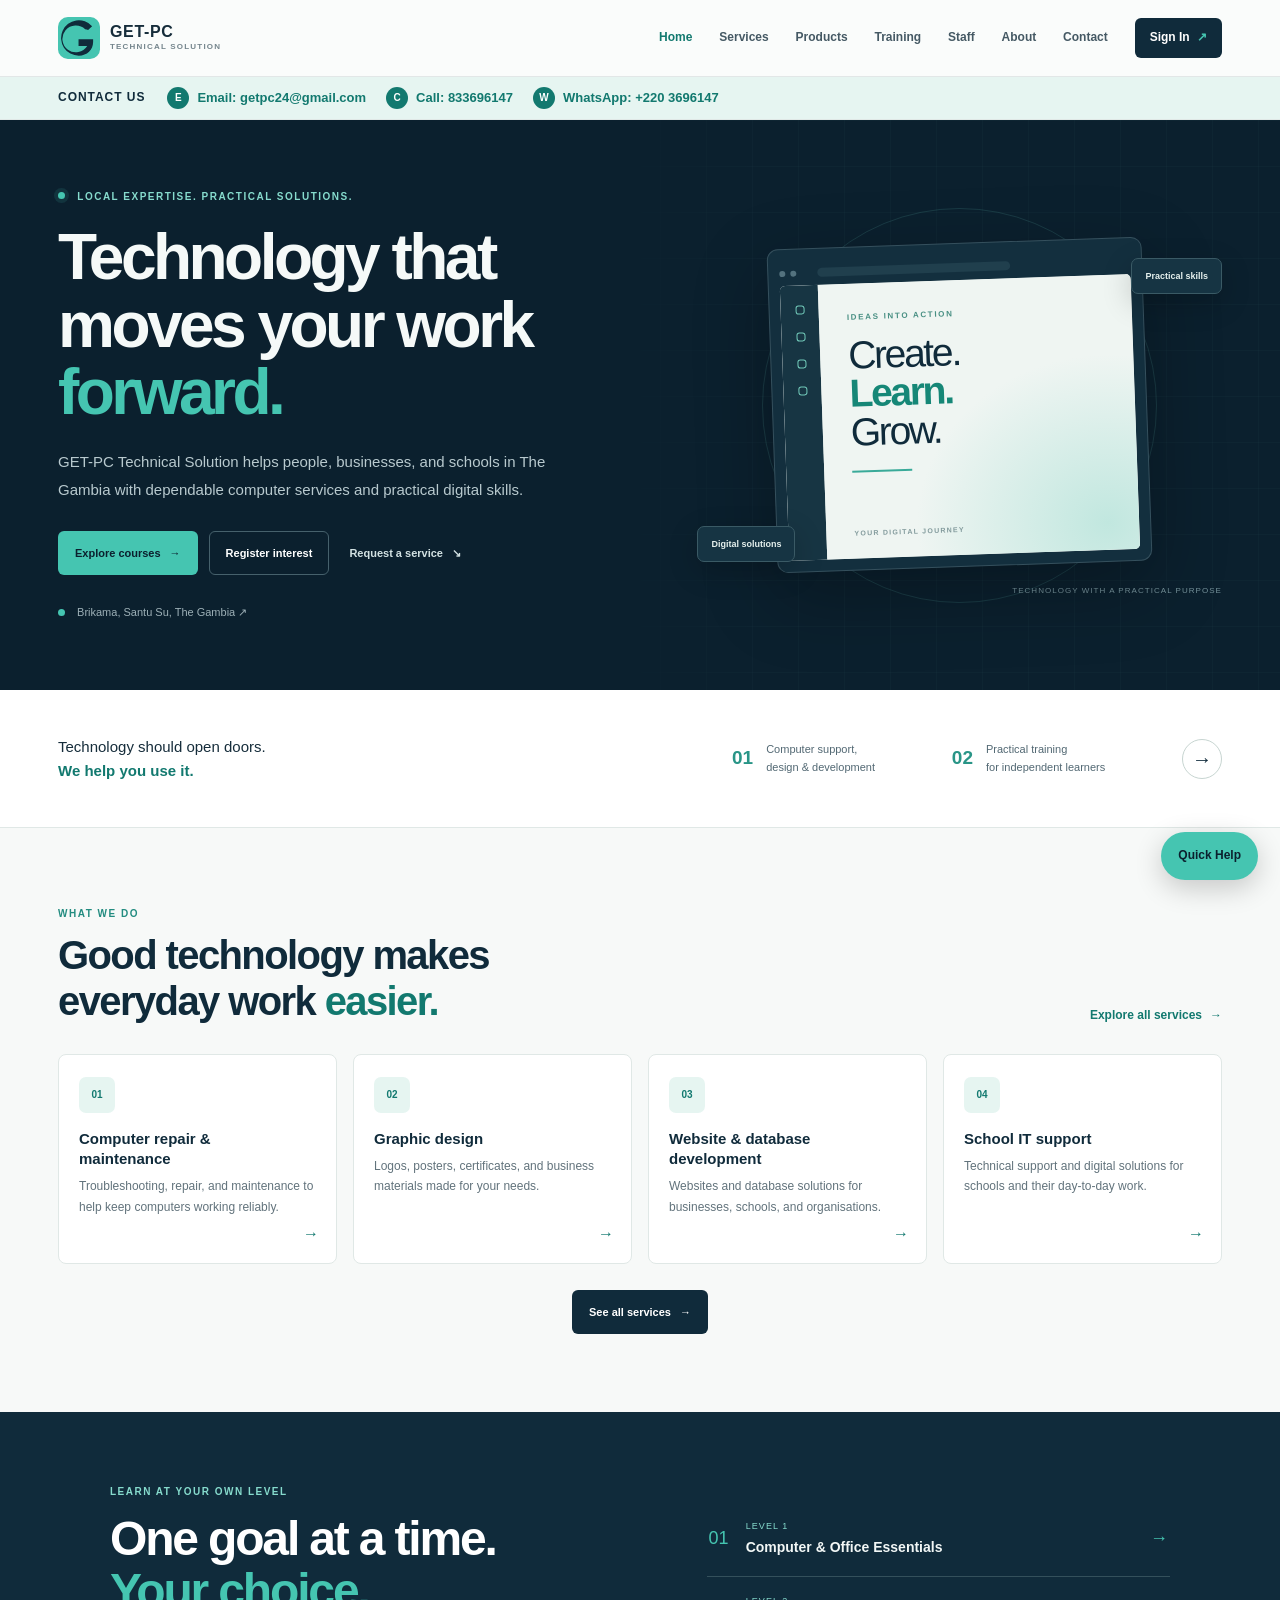
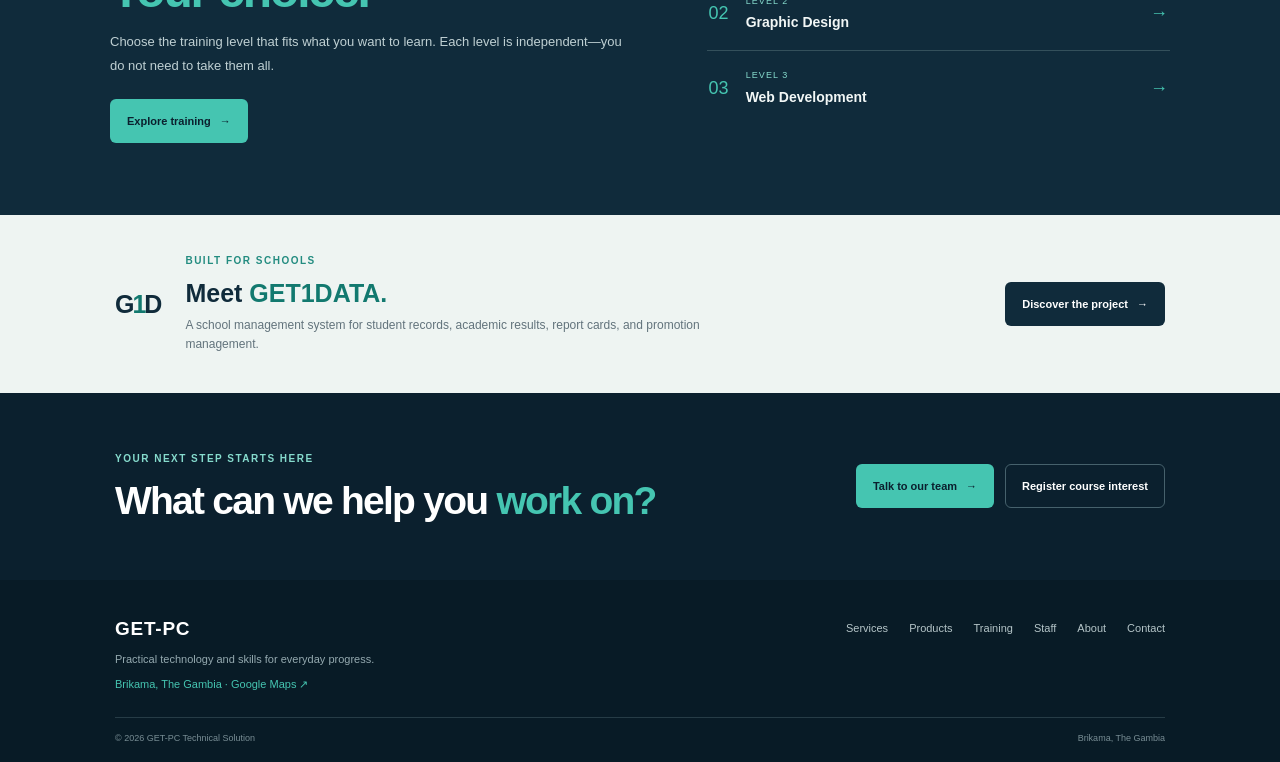
==== commit 9b01e469: "Add sample product catalogue with search and WhatsApp inquiries" ====
--- a/index.html
+++ b/index.html
@@ -26,7 +26,7 @@
         aria-label="Open navigation">Menu</button>
       <nav id="main-navigation" class="main-nav" aria-label="Main navigation">
         <a href="index.html" aria-current="page">Home</a>
-        <a href="services.html">Services</a>
+        <a href="services.html">Services</a><a href="products.html">Products</a>
         <a href="training.html">Training</a>
         <a href="staff.html">Staff</a>
         <a href="about.html">About</a>
@@ -175,7 +175,7 @@
             href="https://www.google.com/maps/dir/?api=1&amp;destination=13.263893%2C-16.646888" target="_blank"
             rel="noopener noreferrer">Brikama, The Gambia · Google Maps ↗</a></p>
       </div>
-      <nav class="footer-links" aria-label="Footer navigation"><a href="services.html">Services</a><a
+      <nav class="footer-links" aria-label="Footer navigation"><a href="services.html">Services</a><a href="products.html">Products</a><a
           href="training.html">Training</a><a href="staff.html">Staff</a><a href="about.html">About</a><a
           href="contact.html">Contact</a></nav>
     </div>
@@ -183,4 +183,4 @@
   </footer>
 </body>
 
-</html>+</html>
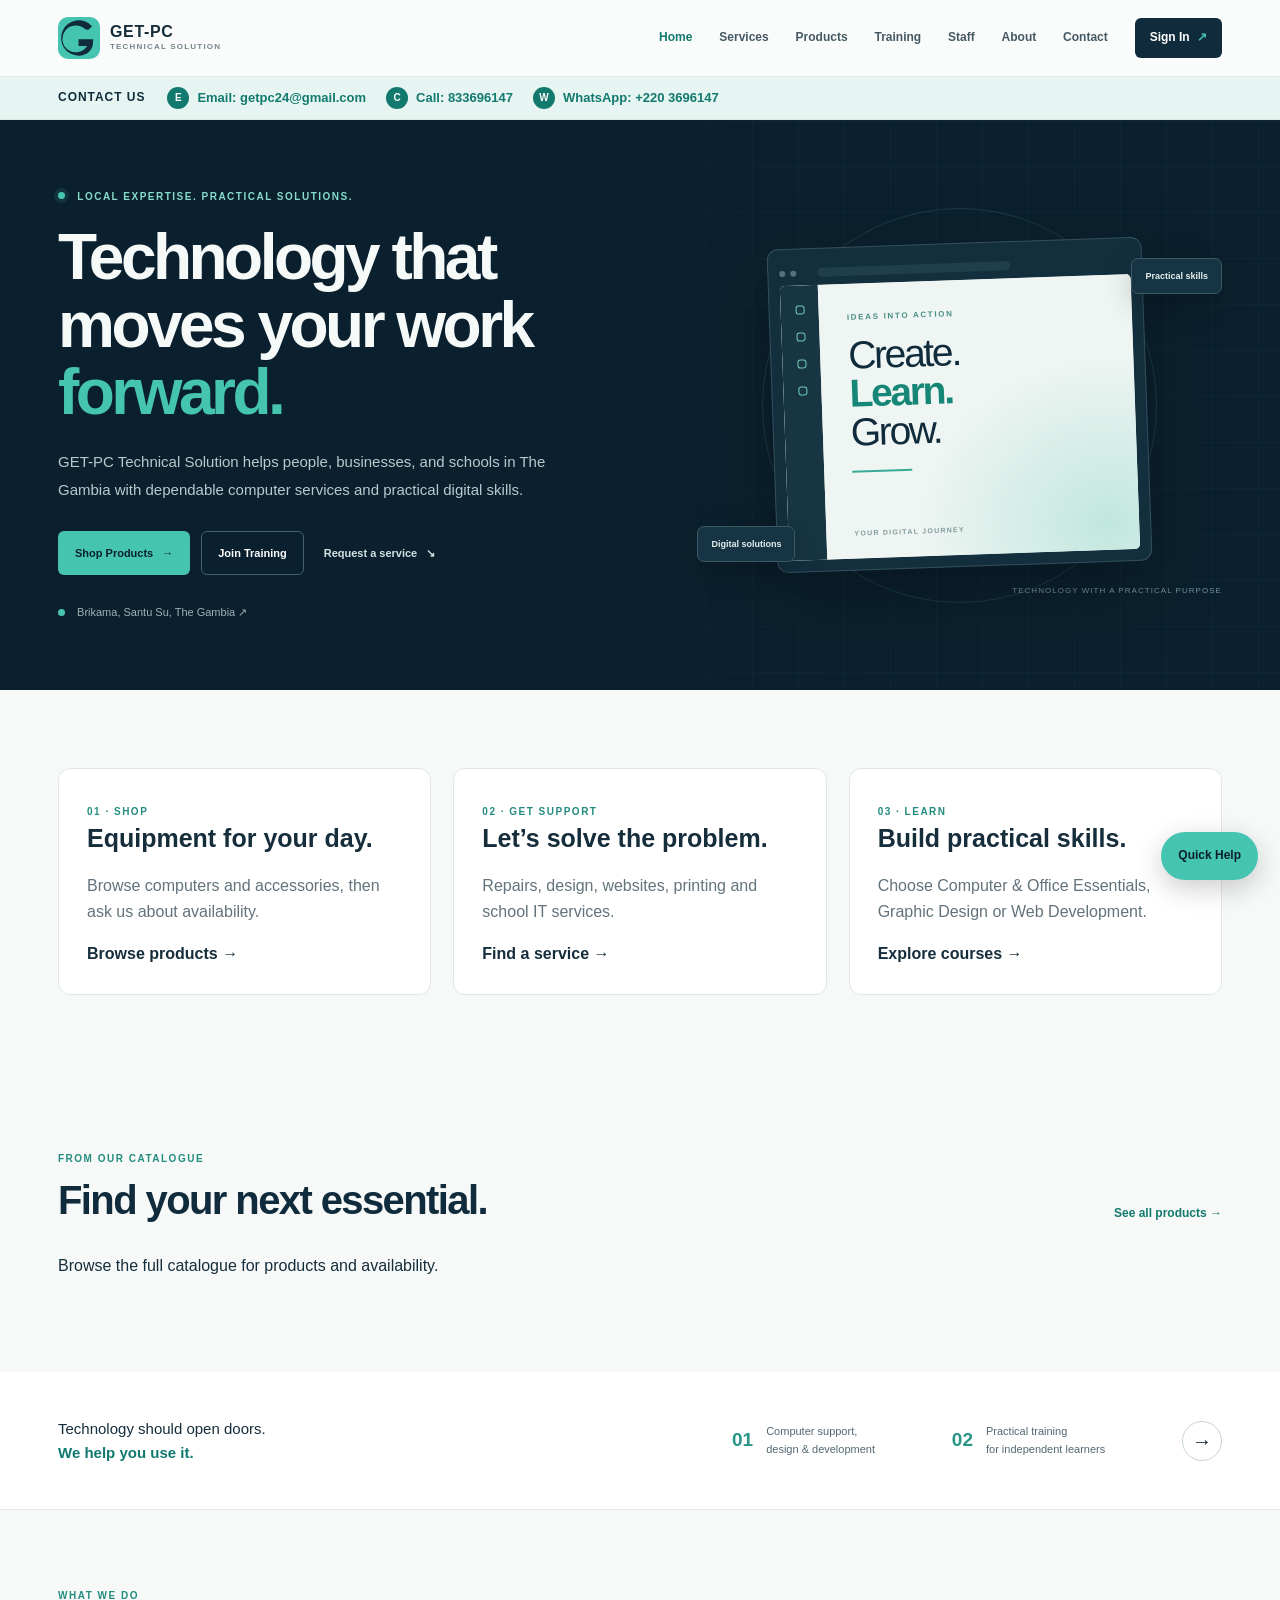
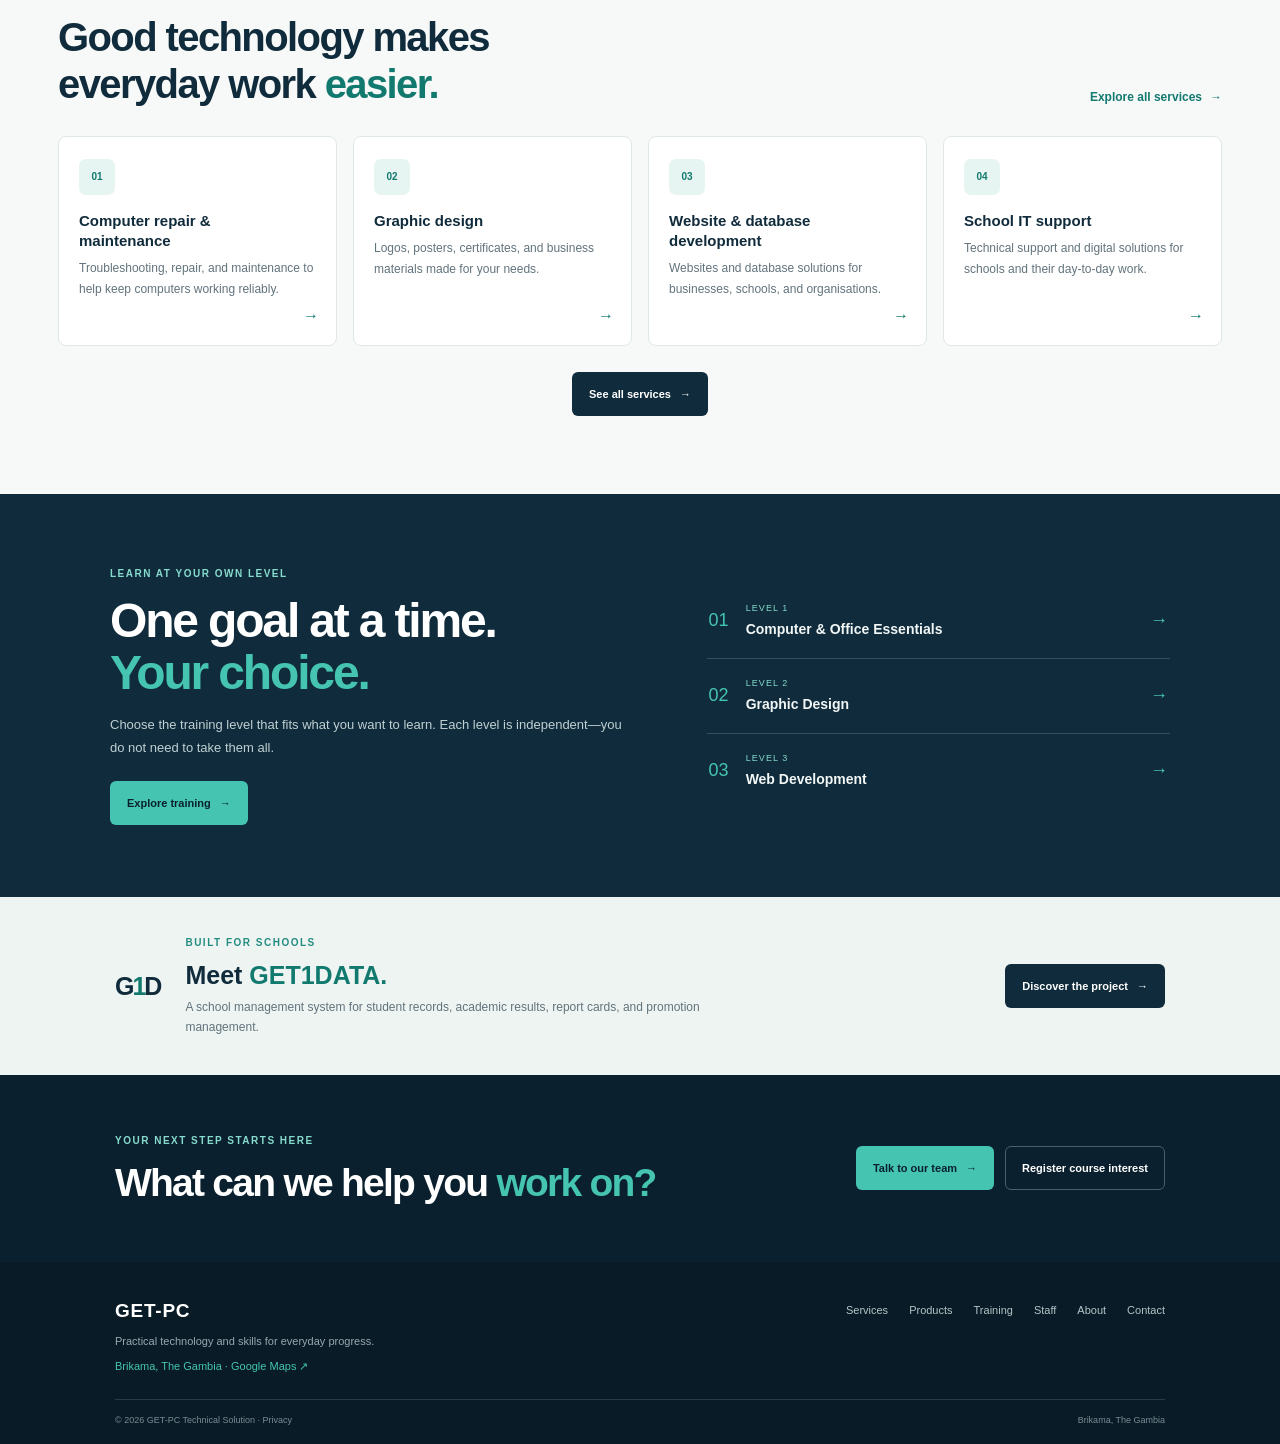
==== commit 09ed8c1a: "Upgrade site journeys, inquiry forms and product browsing" ====
--- a/index.html
+++ b/index.html
@@ -12,6 +12,14 @@
   <link rel="stylesheet" href="assets/css/styles.css">
   <script src="assets/js/config.js" defer></script>
   <script src="assets/js/main.js" defer></script>
+<link rel="canonical" href="https://getpc.gm/">
+<meta property="og:title" content="GET-PC Technical Solution | Brikama, The Gambia">
+<meta property="og:type" content="website">
+<meta property="og:url" content="https://getpc.gm/">
+<link rel="stylesheet" href="assets/css/upgrade.css">
+<script src="assets/js/site-enhancements.js" defer></script>
+<script src="assets/js/products-data.js" defer></script>
+<script src="assets/js/home-products.js" defer></script>
 </head>
 
 <body>
@@ -52,8 +60,8 @@
           <p class="hero-description">GET-PC Technical Solution helps people, businesses, and schools in The Gambia with
             dependable computer services and practical digital skills.</p>
           <div class="button-row">
-            <a class="button button-teal" href="training.html">Explore courses <span aria-hidden="true">→</span></a>
-            <a class="button button-outline" href="register.html">Register interest</a>
+            <a class="button button-teal" href="products.html">Shop Products <span aria-hidden="true">→</span></a>
+            <a class="button button-outline" href="training.html">Join Training</a>
             <a class="button button-plain" href="services.html">Request a service <span aria-hidden="true">↘</span></a>
           </div>
           <p class="hero-location"><span class="location-dot"></span> <a
@@ -79,7 +87,13 @@
         </div>
       </div>
     </section>
-    <section class="intro-strip">
+    <section class="section start-paths" aria-label="Choose how we can help">
+<a href="products.html"><span class="eyebrow">01 · Shop</span><h2>Equipment for your day.</h2><p>Browse computers and accessories, then ask us about availability.</p><strong>Browse products →</strong></a>
+<a href="services.html"><span class="eyebrow">02 · Get support</span><h2>Let’s solve the problem.</h2><p>Repairs, design, websites, printing and school IT services.</p><strong>Find a service →</strong></a>
+<a href="training.html"><span class="eyebrow">03 · Learn</span><h2>Build practical skills.</h2><p>Choose Computer &amp; Office Essentials, Graphic Design or Web Development.</p><strong>Explore courses →</strong></a>
+</section>
+<section class="section" id="home-products"><div class="section-heading"><div><p class="eyebrow">From our catalogue</p><h2>Find your next essential.</h2></div><a class="text-link" href="products.html">See all products →</a></div><p id="home-products-status" role="status">Loading products…</p><div class="home-product-grid" id="home-product-grid"></div></section>
+<section class="intro-strip">
       <div class="intro-inner">
         <p class="intro-statement">Technology should open doors.<br><strong>We help you use it.</strong></p>
         <div class="intro-detail"><span>01</span>
@@ -179,7 +193,7 @@
           href="training.html">Training</a><a href="staff.html">Staff</a><a href="about.html">About</a><a
           href="contact.html">Contact</a></nav>
     </div>
-    <div class="footer-bottom"><span>© 2026 GET-PC Technical Solution</span><span>Brikama, The Gambia</span></div>
+    <div class="footer-bottom"><span>© 2026 GET-PC Technical Solution · <a href="privacy.html">Privacy</a></span><span>Brikama, The Gambia</span></div>
   </footer>
 </body>
 
--- a/assets/css/upgrade.css
+++ b/assets/css/upgrade.css
@@ -0,0 +1 @@
+[hidden]{display:none!important}.start-paths{display:grid;grid-template-columns:repeat(3,minmax(0,1fr));gap:22px}.start-paths>a,.start-paths>article{display:block;padding:28px;border:1px solid var(--line);border-radius:12px;background:#fff;color:var(--ink);text-decoration:none}.start-paths h2{font-size:25px;line-height:1.2}.start-paths h3{font-size:21px}.start-paths p{color:var(--muted)}.start-paths>a:hover{border-color:var(--teal-dark)}.lead-form{display:grid;gap:18px;max-width:740px}.lead-form label{display:grid;gap:7px;font-size:14px;font-weight:600}.lead-form input,.lead-form select,.lead-form textarea,.sort-products{font:inherit;width:100%;min-width:0;padding:12px;border:1px solid #9cafaa;border-radius:6px;background:white;color:var(--ink)}.lead-form textarea{resize:vertical}.form-row{display:grid;grid-template-columns:1fr 1fr;gap:16px}.lead-form .consent{display:flex;align-items:flex-start;flex-wrap:wrap;font-weight:400}.consent input{width:20px;height:20px;flex-shrink:0}.form-trap{position:absolute;left:-10000px;width:1px;height:1px;overflow:hidden}.form-result,.form-availability{margin:0;font-size:14px}.form-result:empty{display:none}.form-result{border-left:3px solid var(--teal-dark);padding:12px;background:#edf5f2}.lead-form button:disabled{opacity:.55;cursor:not-allowed}.faq-section details{border-bottom:1px solid var(--line);padding:18px 0}.faq-section summary{font-weight:700;cursor:pointer}.course-outcome{font-size:14px}.home-product-grid{display:grid;grid-template-columns:repeat(3,minmax(0,1fr));gap:24px}.home-product{border:1px solid var(--line);border-radius:12px;padding:20px;color:var(--ink);text-decoration:none}.home-product img{width:100%;height:190px;object-fit:contain}.home-product h3{font-size:20px}.home-product strong{color:var(--teal-dark)}.gallery-thumbnails{display:flex;gap:8px;overflow-x:auto;padding:8px 0}.gallery-thumbnails button{flex-shrink:0;border:2px solid transparent;border-radius:6px;padding:3px;background:#edf5f2;cursor:pointer}.gallery-thumbnails button[aria-pressed="true"]{border-color:var(--teal-dark)}.gallery-thumbnails img{width:60px;height:55px;object-fit:contain}.photo-viewer.is-zoomed .product-art{height:350px;overflow:auto;display:block}.photo-viewer.is-zoomed .product-art img{position:relative;width:180%;max-width:none;height:550px;transform:none}.photo-viewer.is-zoomed .product-art svg{display:none}.product-share{display:flex;gap:12px;flex-wrap:wrap;margin:18px 0}.product-share input{width:100%;font:inherit;padding:10px}.product-specs{white-space:pre-line}.visit-info{max-width:900px}.catalogue-sort{display:grid;gap:8px;font-size:14px;max-width:260px;margin:18px 0}.privacy-copy{max-width:850px}.privacy-copy h2{font-size:25px}a:focus-visible,button:focus-visible,input:focus-visible,textarea:focus-visible,select:focus-visible,summary:focus-visible{outline:3px solid #00877c;outline-offset:3px}@media(max-width:800px){.start-paths,.home-product-grid{grid-template-columns:1fr}.form-row{grid-template-columns:1fr}.lead-form .button-row{align-items:stretch;flex-direction:column}.register-panel{padding:22px}.photo-controls button{flex:1}}
